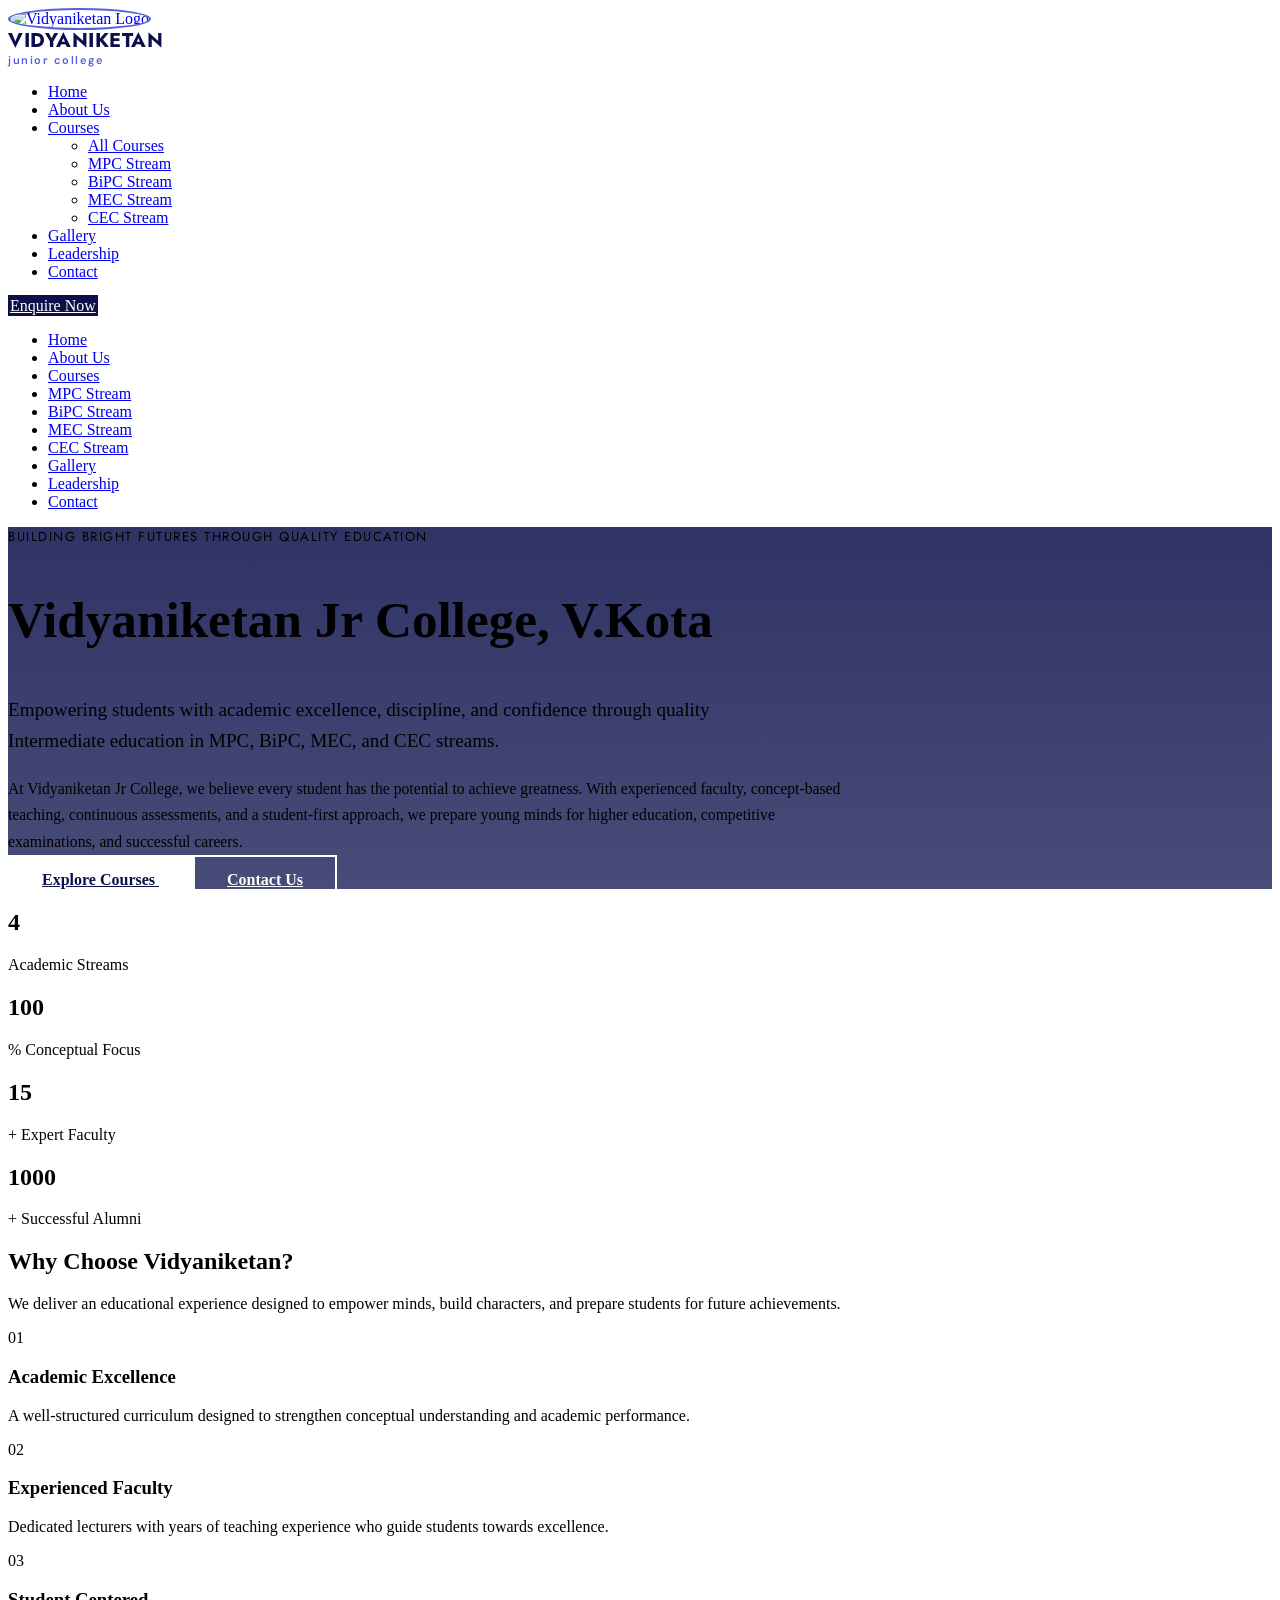
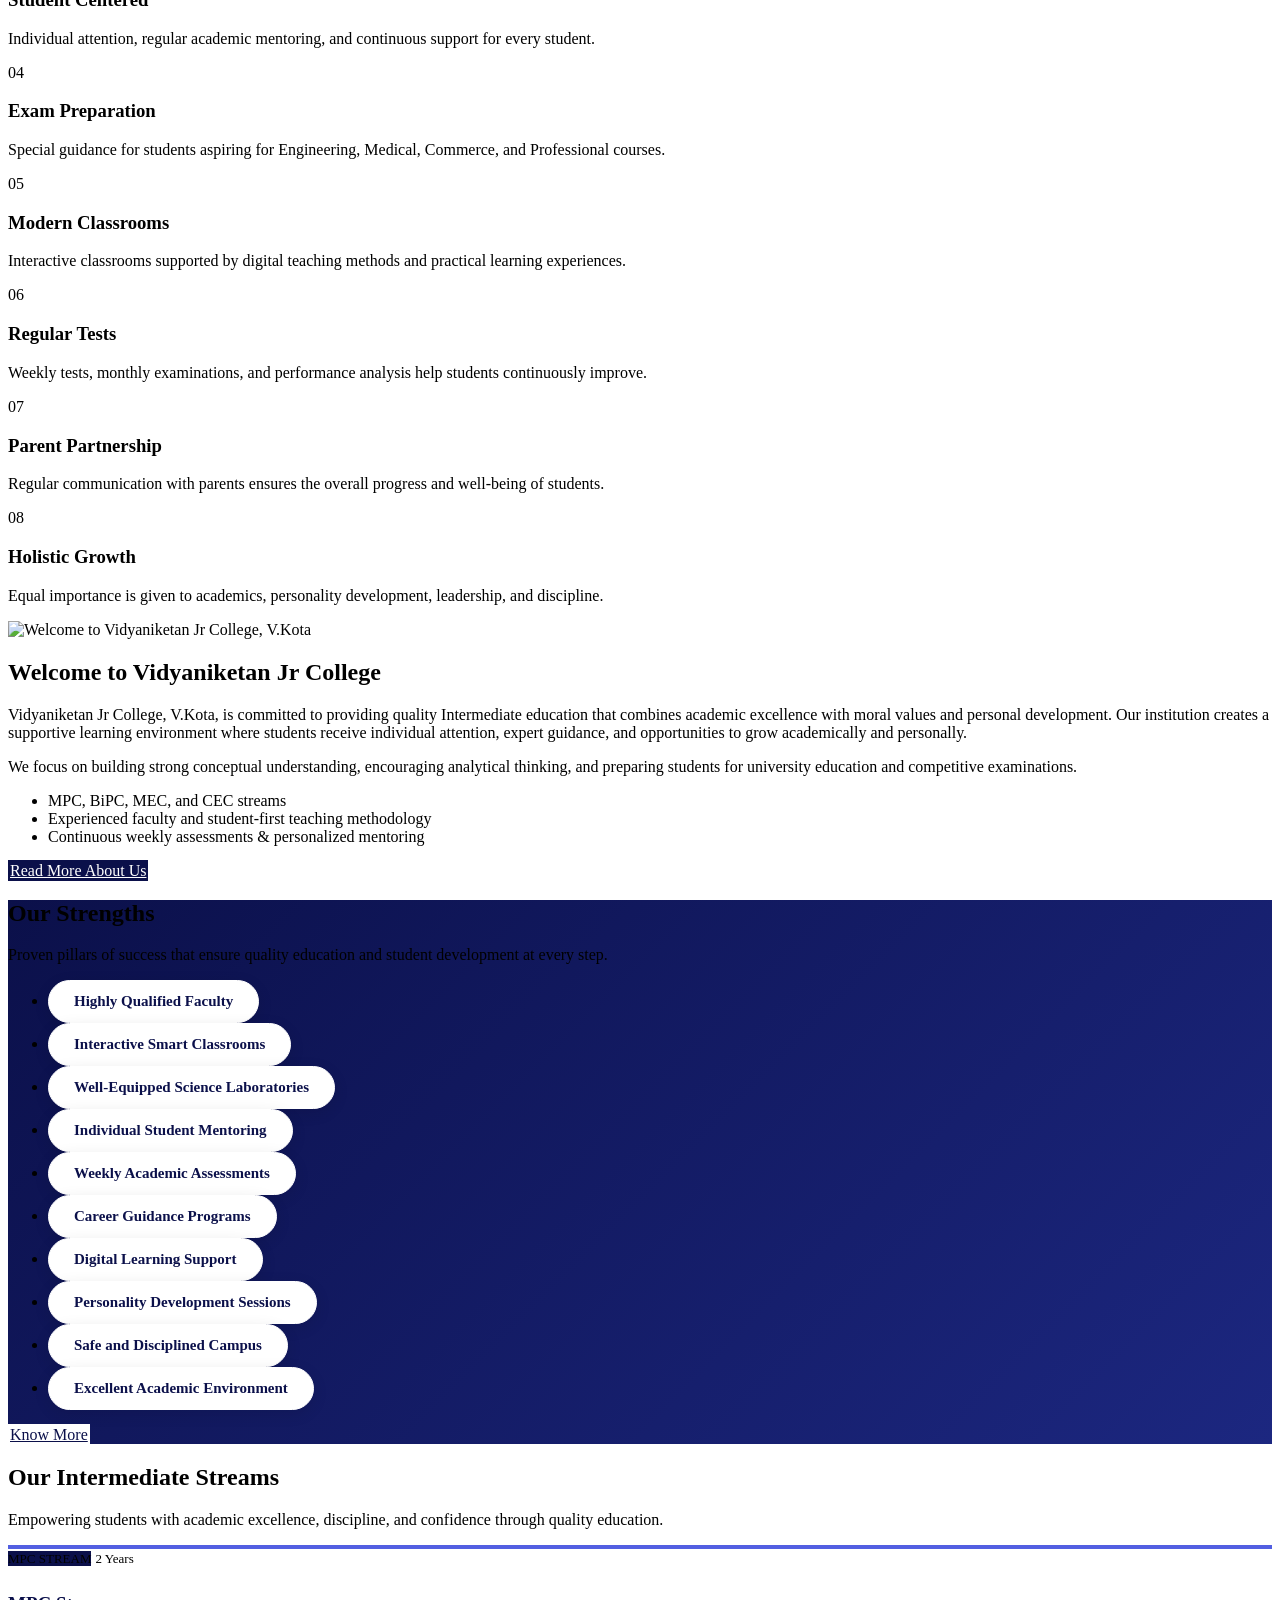
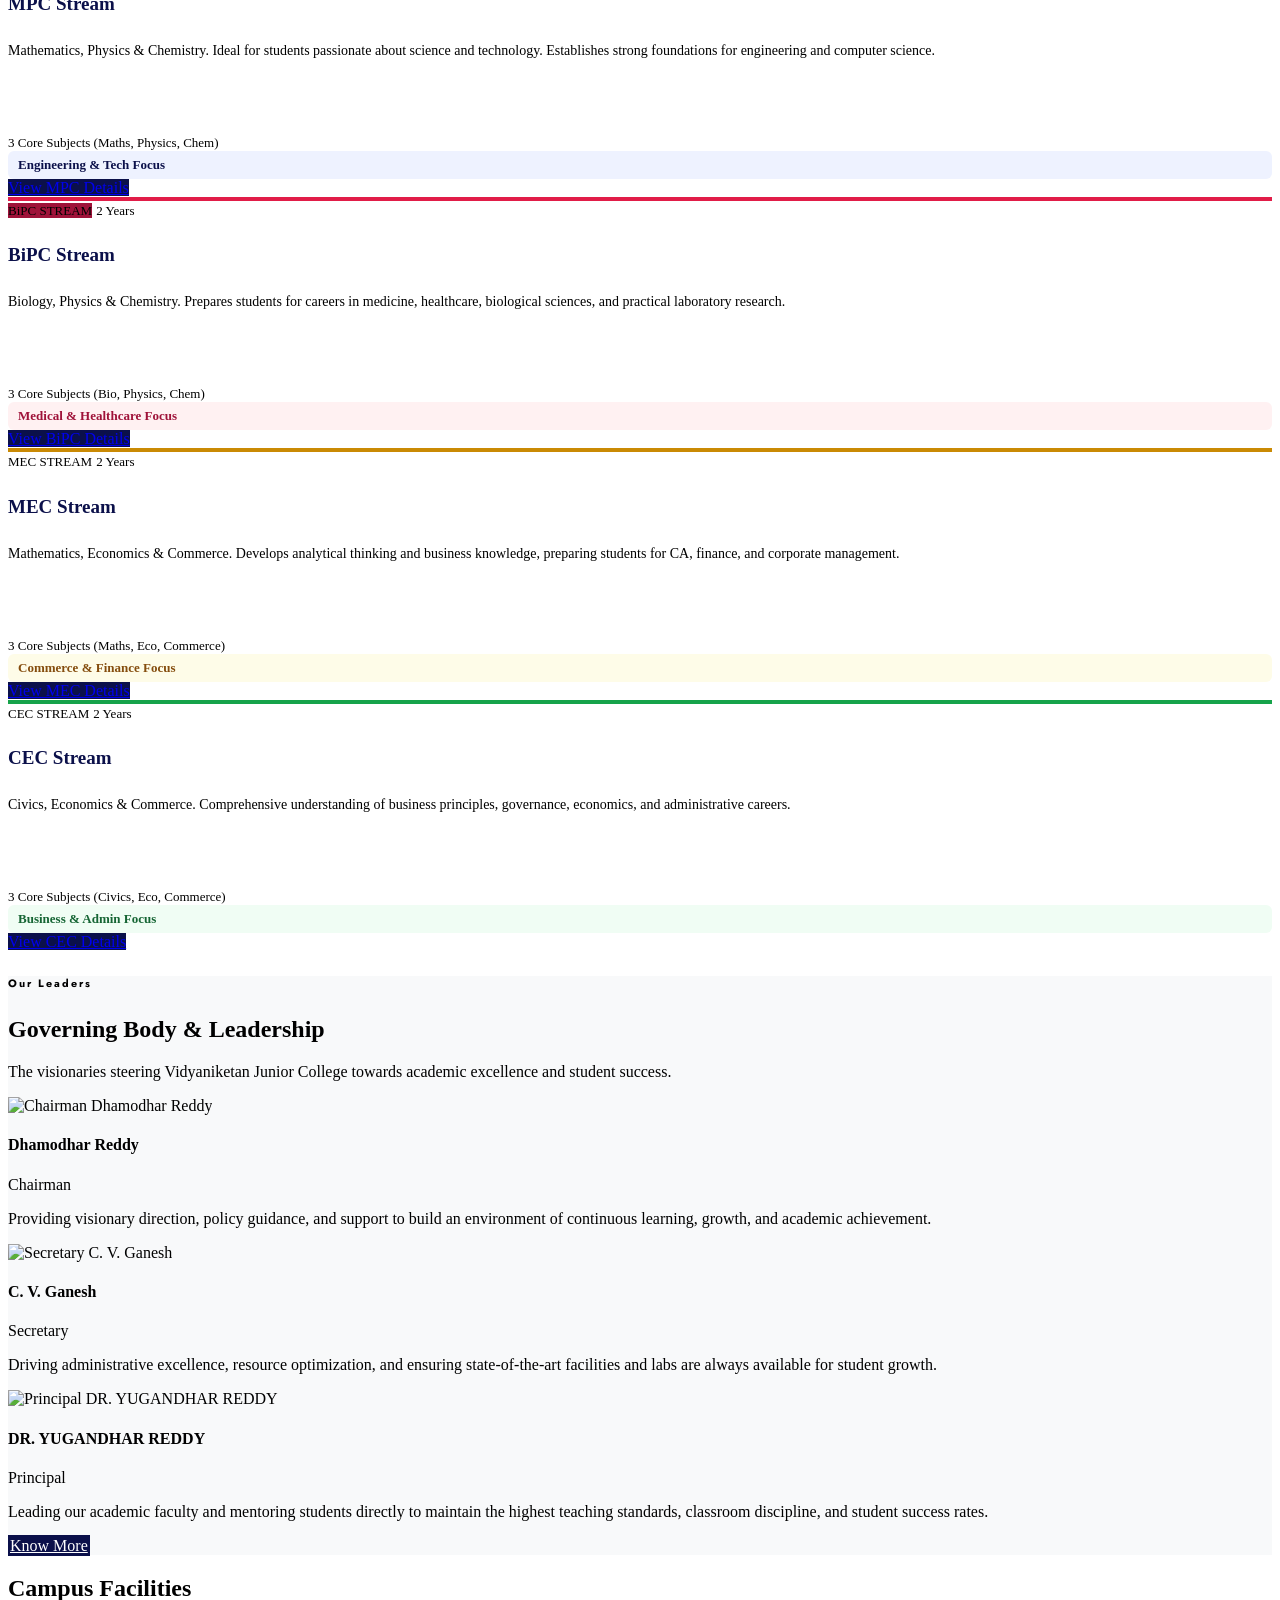
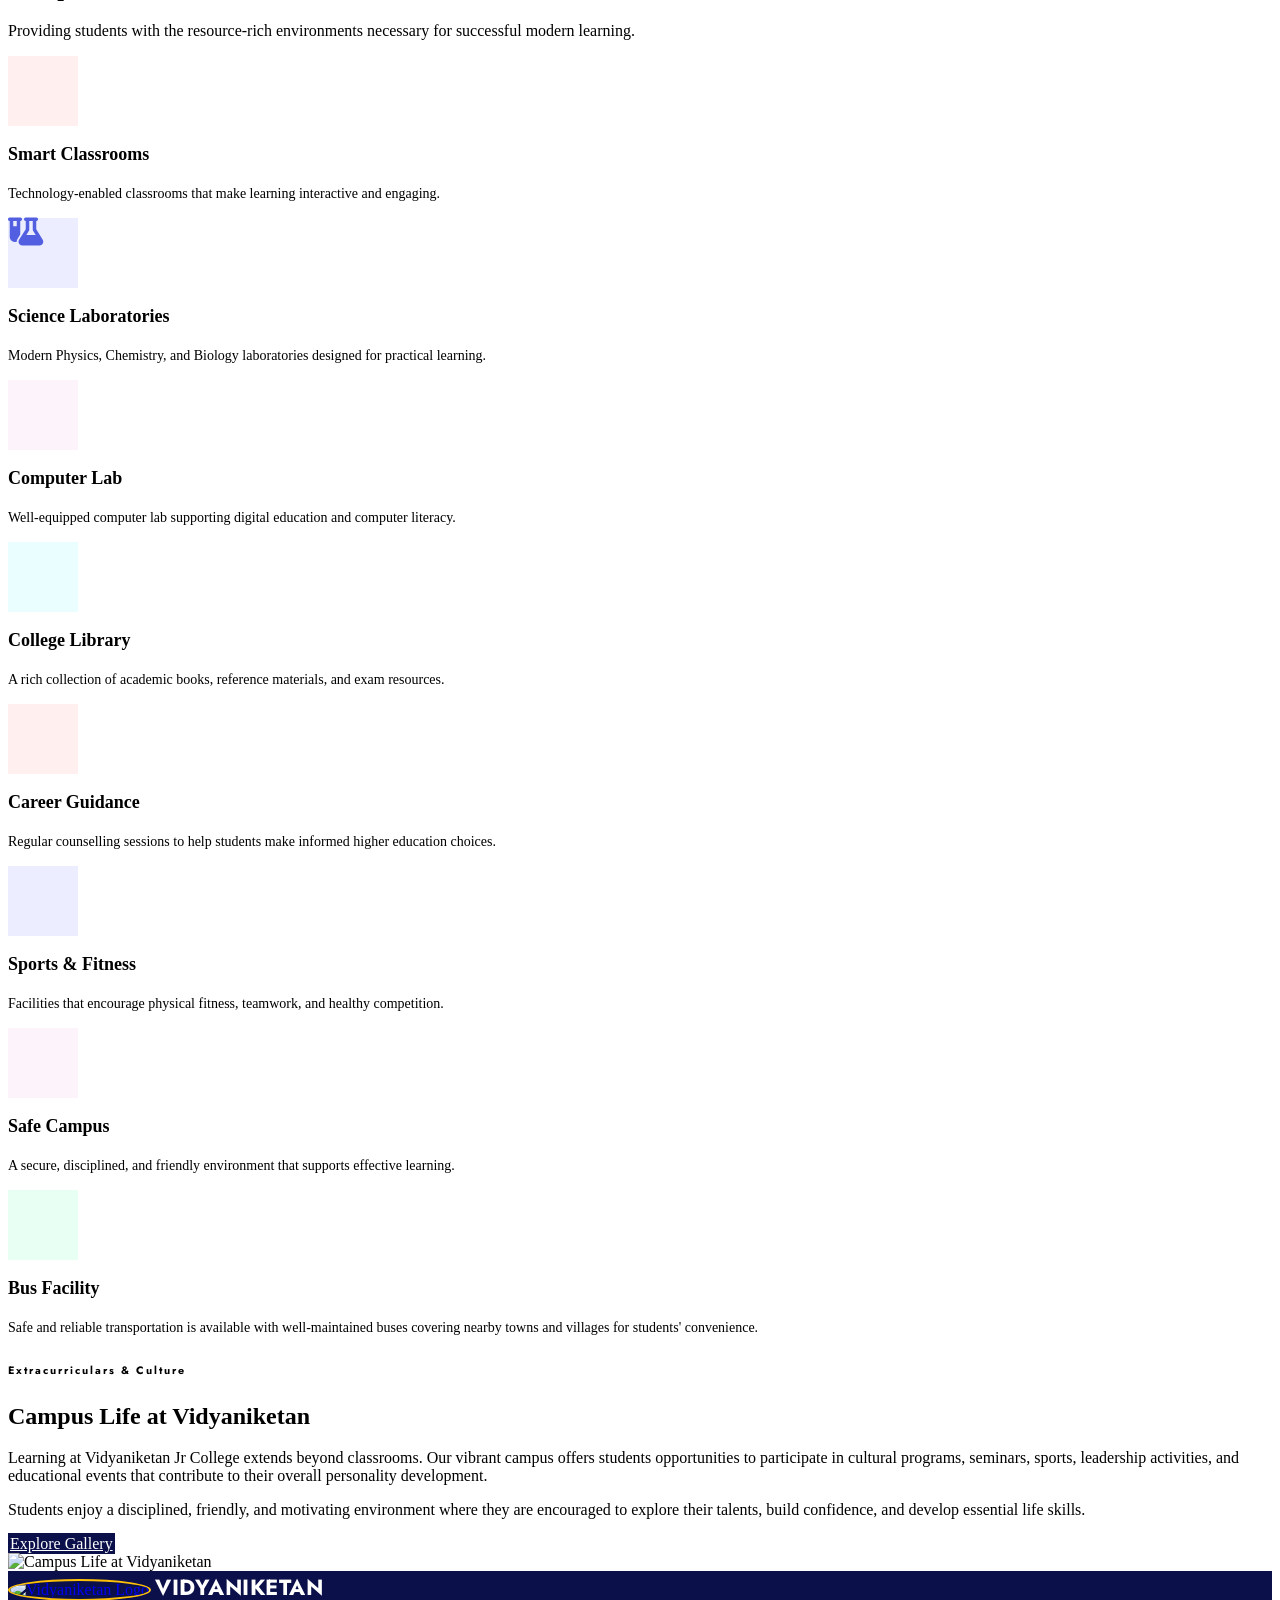
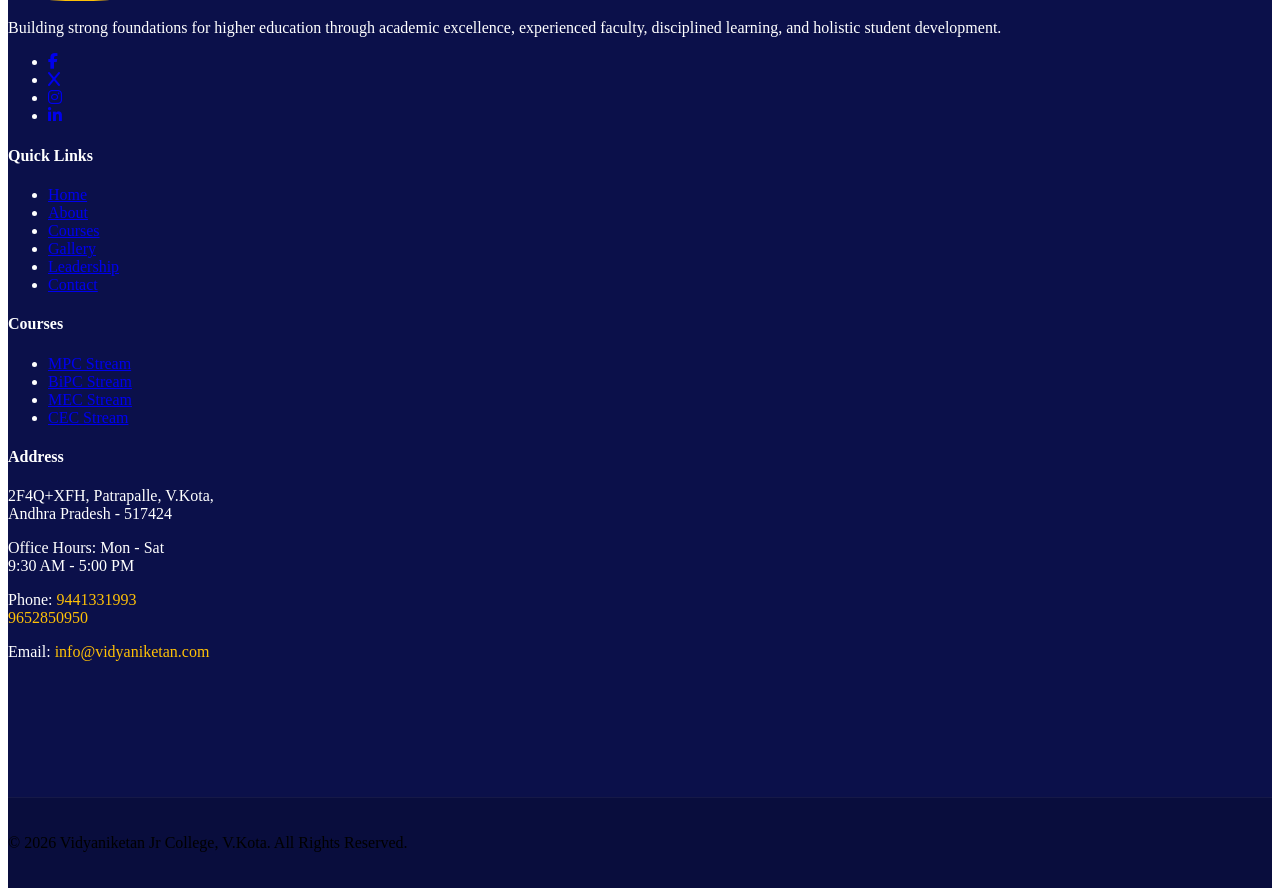
==== index.html @ c6d1a7d0 "Add Core HTML and Config files" ====
<!DOCTYPE html>
<html lang="en">

<head>
	<!-- Meta -->
	<meta charset="utf-8">
	<meta http-equiv="X-UA-Compatible" content="IE=edge">
	<meta name="viewport" content="width=device-width, initial-scale=1, shrink-to-fit=no">
	<!-- The above 3 meta tags *must* come first in the head; any other head content must come *after* these tags -->
	<meta name="description"
		content="Vidyaniketan Jr College, V.Kota - Quality Intermediate education in MPC, BiPC, MEC, and CEC streams. Empowering students with academic excellence.">
	<meta name="keywords"
		content="Vidyaniketan, Junior College, V.Kota, Intermediate Education, MPC, BiPC, MEC, CEC, Andhra Pradesh, College Admissions">
	<link rel="canonical" href="https://vidyaniketancollege.com/">
	<!-- SITE TITLE -->
	<title>Vidyaniketan Jr College, V.Kota | Building Bright Futures</title>
	<!-- Latest Bootstrap min CSS -->
	<link rel="stylesheet" href="assets/bootstrap/css/bootstrap.min.css">
	<!-- Google Font -->
	<link
		href="https://fonts.googleapis.com/css2?family=DM+Sans:ital,opsz,wght@0,9..40,100..1000;1,9..40,100..1000&display=swap"
		rel="stylesheet">
	<link href="https://fonts.googleapis.com/css2?family=Jost:ital,wght@0,100..900;1,100..900&display=swap"
		rel="stylesheet">
	<!-- Font Awesome CSS -->
	<link rel="stylesheet" href="https://cdnjs.cloudflare.com/ajax/libs/font-awesome/6.5.2/css/all.min.css">
	<link rel="stylesheet" href="assets/fonts/font-awesome.min.css">
	<link rel="stylesheet" href="assets/fonts/themify-icons.css">
	<!--- owl carousel Css-->
	<link rel="stylesheet" href="assets/owlcarousel/css/owl.carousel.css">
	<link rel="stylesheet" href="assets/owlcarousel/css/owl.theme.css">
	<!--jquery-simple-mobilemenu Css-->
	<link rel="stylesheet" href="assets/css/jquery-simple-mobilemenu.css">
	<!-- MAGNIFIC CSS -->
	<link rel="stylesheet" href="assets/css/magnific-popup.css">
	<!-- animate CSS -->
	<link rel="stylesheet" href="assets/css/animate.css">
	<!-- Style CSS -->
	<link rel="stylesheet" href="assets/css/style.css">
	<!-- HTML5 shim and Respond.js IE8 support of HTML5 elements and media queries -->
	<!-- WARNING: Respond.js doesn't work if you view the page via file:// -->
	<!--[if lt IE 9]>
		  <script src="https://oss.maxcdn.com/html5shiv/3.7.2/html5shiv.min.js"></script>
		  <script src="https://oss.maxcdn.com/respond/1.4.2/respond.min.js"></script>
		<![endif]-->
	<style>
		/* Custom tweaks to match college color scheme */
		.btn_one {
			background: #0b104a;
			border: 2px solid #0b104a;
			color: #fff;
		}

		.btn_one:hover {
			background: #525fe1;
			border-color: #525fe1;
			color: #fff;
		}

		.header-btn {
			color: #0b104a;
			font-weight: 600;
		}

		.header-btn:hover {
			color: #525fe1;
		}

		.leadership-btn {
			margin-top: 30px;
		}
	</style>
</head>

<body data-spy="scroll" data-offset="80">



	<!-- START NAVBAR -->
	<div id="navigation" class="navbar-light bg-faded site-navigation">
		<div class="container-fluid">
			<div class="row">
				<div class="col-20 align-self-center">
					<div class="site-logo">
						<a href="index.html" class="d-flex align-items-center gap-2" style="text-decoration: none;">
							<img src="images/logo.jpeg" alt="Vidyaniketan Logo" style="height: 48px; width: auto; border-radius: 50%; object-fit: cover; border: 2px solid #525fe1;">
							<div>
								<span style="font-family: 'Jost', sans-serif; font-size: 20px; font-weight: 700; color: #0b104a; letter-spacing: 0.5px; display: block; text-transform: uppercase; line-height: 1.1;">VIDYANIKETAN</span>
								<span style="font-family: 'DM Sans', sans-serif; font-size: 11px; font-weight: 600; color: #525fe1; letter-spacing: 1.5px; display: block; text-transform: lowercase; margin-top: 1px;">junior college</span>
							</div>
						</a>
					</div>
				</div><!--- END Col -->

				<div class="col-60 d-flex">
					<nav id="main-menu">
						<ul>
							<li><a href="index.html">Home</a></li>
							<li><a href="about.html">About Us</a></li>
							<li class="menu-item-has-children"><a href="courses.html">Courses</a>
								<ul>
									<li><a href="courses.html">All Courses</a></li>
									<li><a href="mpc.html">MPC Stream</a></li>
									<li><a href="bipc.html">BiPC Stream</a></li>
									<li><a href="mec.html">MEC Stream</a></li>
									<li><a href="cec.html">CEC Stream</a></li>
								</ul>
							</li>
							<li><a href="gallery.html">Gallery</a></li>
							<li><a href="leadership.html">Leadership</a></li>
							<li><a href="contact.html">Contact</a></li>
						</ul>
					</nav>
				</div><!--- END Col -->

				<div class="col-20 d-none d-xl-block text-end align-self-center">
					<a href="contact.html" class="btn_one">Enquire Now</a>
				</div><!--- END Col -->

				<ul class="mobile_menu">
					<li><a href="index.html">Home</a></li>
					<li><a href="about.html">About Us</a></li>
					<li><a href="courses.html">Courses</a></li>
					<li><a href="mpc.html">MPC Stream</a></li>
					<li><a href="bipc.html">BiPC Stream</a></li>
					<li><a href="mec.html">MEC Stream</a></li>
					<li><a href="cec.html">CEC Stream</a></li>
					<li><a href="gallery.html">Gallery</a></li>
					<li><a href="leadership.html">Leadership</a></li>
					<li><a href="contact.html">Contact</a></li>
				</ul>
			</div><!--- END ROW -->
		</div><!--- END CONTAINER -->
	</div>
	<!-- END NAVBAR -->

	<!-- START HOME -->
	<section class="home_bg"
		style="background-image: url(assets/img/leadership/home.jpeg); background-size: cover; background-position: center center; position: relative;">
		<!-- Overlay to make text highly readable -->
		<div style="position: absolute; top: 0; left: 0; right: 0; bottom: 0; background: linear-gradient(180deg, rgba(11, 16, 74, 0.85) 0%, rgba(11, 16, 74, 0.75) 100%);">
		</div>
		<div class="container" style="position: relative; z-index: 2;">
			<div class="row justify-content-center">
				<div class="col-lg-10 col-md-12 text-center">
					<div class="hero-text text-white text-center">
						<span class="badge bg-warning text-dark px-4 py-2 rounded-pill mb-3 fw-bold shadow-sm"
							style="font-family: 'Jost', sans-serif; font-size: 13px; letter-spacing: 1.5px; text-transform: uppercase;">
							Building Bright Futures Through Quality Education
						</span>
						<h1 class="text-white mb-3" style="font-size: 3.2rem; font-weight: 700; line-height: 1.25;">
							Vidyaniketan Jr College, V.Kota</h1>
						<p class="lead text-white-50 mb-3 mx-auto"
							style="font-size: 1.2rem; line-height: 1.6; max-width: 800px;">
							Empowering students with academic excellence, discipline, and confidence through quality
							Intermediate education in MPC, BiPC, MEC, and CEC streams.</p>
						<p class="text-white-50 mb-4 mx-auto"
							style="font-size: 0.98rem; line-height: 1.7; max-width: 850px;">At
							Vidyaniketan Jr College, we believe every student has the potential to achieve greatness.
							With experienced faculty, concept-based teaching, continuous assessments, and a
							student-first approach, we prepare young minds for higher education, competitive
							examinations, and successful careers.</p>
					</div>
					<div class="home_sb d-flex justify-content-center gap-3 flex-wrap mt-4">
						<a href="courses.html" class="btn_one shadow-sm"
							style="background: #fff; color: #0b104a; border-color: #fff; padding: 14px 32px; font-weight: 700;">Explore
							Courses <i class="ti-arrow-top-right ms-1"></i></a>
						<a href="contact.html" class="btn_one"
							style="background: transparent; color: #fff; border-color: #fff; padding: 14px 32px; font-weight: 600;">Contact
							Us</a>
					</div>
				</div><!--- END COL -->
			</div><!--- END ROW -->
		</div><!--- END CONTAINER -->
	</section>
	<!-- END  HOME -->

	<!-- START COUNTER -->
	<section class="count_area counter_feature">
		<div class="container">
			<div class="row">
				<div class="col-lg-3 col-sm-6 col-xs-12">
					<div class="single-counter">
						<span class="ti-folder sc_one"></span>
						<h2 class="counter-num">4</h2>
						<p>Academic Streams</p>
					</div>
				</div>
				<div class="col-lg-3 col-sm-6 col-xs-12">
					<div class="single-counter">
						<span class="ti-medall-alt sc_two"></span>
						<h2 class="counter-num">100</h2>
						<p>% Conceptual Focus</p>
					</div>
				</div><!-- END COL -->
				<div class="col-lg-3 col-sm-6 col-xs-12">
					<div class="single-counter">
						<span class="ti-id-badge sc_three"></span>
						<h2 class="counter-num">15</h2>
						<p>+ Expert Faculty</p>
					</div>
				</div><!-- END COL -->
				<div class="col-lg-3 col-sm-6 col-xs-12">
					<div class="single-counter">
						<span class="ti-user sc_four"></span>
						<h2 class="counter-num">1000</h2>
						<p>+ Successful Alumni</p>
					</div>
				</div><!-- END COL -->
			</div><!--- END ROW -->
		</div><!--- END CONTAINER -->
	</section>
	<!-- END COUNTER -->

	<!-- START WHY CHOOSE US -->
	<section class="top_cat__area section-padding"
		style="background-image: url(assets/img/bg/shape-1.png); background-size: cover; background-position: center center;">
		<div class="container">
			<div class="section-title text-center">
				<h2>Why Choose Vidyaniketan?</h2>
				<p>We deliver an educational experience designed to empower minds, build characters, and prepare
					students for future achievements.</p>
			</div>
			<div class="row equal-height-row">
				<div class="col-lg-3 col-sm-6 col-xs-12 mb-4 wow fadeInUp" data-wow-duration="1s" data-wow-delay="0.1s"
					data-wow-offset="0">
					<div class="single_tp glass-card">
						<span class="sc_one">01</span>
						<h3>Academic Excellence</h3>
						<p>A well-structured curriculum designed to strengthen conceptual understanding and academic
							performance.</p>
					</div>
				</div><!-- END COL -->
				<div class="col-lg-3 col-sm-6 col-xs-12 mb-4 wow fadeInUp" data-wow-duration="1s" data-wow-delay="0.2s"
					data-wow-offset="0">
					<div class="single_tp glass-card">
						<span class="sc_two">02</span>
						<h3>Experienced Faculty</h3>
						<p>Dedicated lecturers with years of teaching experience who guide students towards excellence.
						</p>
					</div>
				</div><!-- END COL -->
				<div class="col-lg-3 col-sm-6 col-xs-12 mb-4 wow fadeInUp" data-wow-duration="1s" data-wow-delay="0.3s"
					data-wow-offset="0">
					<div class="single_tp glass-card">
						<span class="sc_three">03</span>
						<h3>Student Centered</h3>
						<p>Individual attention, regular academic mentoring, and continuous support for every student.
						</p>
					</div>
				</div><!-- END COL -->
				<div class="col-lg-3 col-sm-6 col-xs-12 mb-4 wow fadeInUp" data-wow-duration="1s" data-wow-delay="0.4s"
					data-wow-offset="0">
					<div class="single_tp glass-card">
						<span class="sc_four">04</span>
						<h3>Exam Preparation</h3>
						<p>Special guidance for students aspiring for Engineering, Medical, Commerce, and Professional
							courses.</p>
					</div>
				</div><!-- END COL -->
			</div><!-- END ROW -->
			<div class="row equal-height-row mt-2">
				<div class="col-lg-3 col-sm-6 col-xs-12 mb-4 wow fadeInUp" data-wow-duration="1s" data-wow-delay="0.1s"
					data-wow-offset="0">
					<div class="single_tp glass-card">
						<span class="sc_one">05</span>
						<h3>Modern Classrooms</h3>
						<p>Interactive classrooms supported by digital teaching methods and practical learning
							experiences.</p>
					</div>
				</div><!-- END COL -->
				<div class="col-lg-3 col-sm-6 col-xs-12 mb-4 wow fadeInUp" data-wow-duration="1s" data-wow-delay="0.2s"
					data-wow-offset="0">
					<div class="single_tp glass-card">
						<span class="sc_two">06</span>
						<h3>Regular Tests</h3>
						<p>Weekly tests, monthly examinations, and performance analysis help students continuously
							improve.</p>
					</div>
				</div><!-- END COL -->
				<div class="col-lg-3 col-sm-6 col-xs-12 mb-4 wow fadeInUp" data-wow-duration="1s" data-wow-delay="0.3s"
					data-wow-offset="0">
					<div class="single_tp glass-card">
						<span class="sc_three">07</span>
						<h3>Parent Partnership</h3>
						<p>Regular communication with parents ensures the overall progress and well-being of students.
						</p>
					</div>
				</div><!-- END COL -->
				<div class="col-lg-3 col-sm-6 col-xs-12 mb-4 wow fadeInUp" data-wow-duration="1s" data-wow-delay="0.4s"
					data-wow-offset="0">
					<div class="single_tp glass-card">
						<span class="sc_four">08</span>
						<h3>Holistic Growth</h3>
						<p>Equal importance is given to academics, personality development, leadership, and discipline.
						</p>
					</div>
				</div><!-- END COL -->
			</div><!-- END ROW -->
		</div><!--- END CONTAINER -->
	</section>
	<!-- END WHY CHOOSE US -->

	<!-- START ABOUT US -->
	<section class="ab_area section-padding">
		<div class="container">
			<div class="row">
				<div class="col-lg-6 col-sm-12 col-xs-12 wow fadeInUp" data-wow-duration="1s" data-wow-delay="0.2s"
					data-wow-offset="0">
					<div class="ab_img">
						<img src="images/college.png" class="img-fluid rounded-3 shadow"
							alt="Welcome to Vidyaniketan Jr College, V.Kota">
					</div>
				</div><!--- END COL -->
				<div class="col-lg-6 col-sm-12 col-xs-12 wow fadeInUp" data-wow-duration="1s" data-wow-delay="0.1s"
					data-wow-offset="0">
					<div class="ab_content">
						<h2>Welcome to Vidyaniketan Jr College</h2>
						<p>Vidyaniketan Jr College, V.Kota, is committed to providing quality Intermediate education
							that combines academic excellence with moral values and personal development. Our
							institution creates a supportive learning environment where students receive individual
							attention, expert guidance, and opportunities to grow academically and personally.</p>
						<p>We focus on building strong conceptual understanding, encouraging analytical thinking, and
							preparing students for university education and competitive examinations.</p>
						<ul>
							<li><span class="ti-check"></span>MPC, BiPC, MEC, and CEC streams</li>
							<li><span class="ti-check"></span>Experienced faculty and student-first teaching methodology
							</li>
							<li><span class="ti-check"></span>Continuous weekly assessments & personalized mentoring
							</li>
						</ul>
						<a class="btn_one" href="about.html">Read More About Us <i class="ti-arrow-top-right"></i></a>
					</div>
				</div><!--- END COL -->
			</div><!--- END ROW -->
		</div><!--- END CONTAINER -->
	</section>
	<!-- END ABOUT US -->

	<!-- START OUR STRENGTHS -->
	<section class="top_cat__area section-padding"
		style="background: linear-gradient(135deg, #0b104a 0%, #1c2780 100%); position: relative;">
		<div class="container" style="position: relative; z-index: 2;">
			<div class="section-title text-center text-white">
				<h2 class="text-white">Our Strengths</h2>
				<p class="text-white-50">Proven pillars of success that ensure quality education and student development
					at every step.</p>
			</div>
			<div class="row">
				<div class="col-lg-12 col-sm-12 col-xs-12 wow fadeInUp" data-wow-duration="1s" data-wow-delay="0.1s"
					data-wow-offset="0">
					<div class="cat_list text-center">
						<ul class="d-flex flex-wrap justify-content-center gap-3 list-unstyled">
							<li class="m-2"><span
									style="background: #fff; border: 1px solid #fff; color: #0b104a; padding: 12px 25px; border-radius: 50px; font-size: 15px; font-weight: 600; display: inline-block; box-shadow: 0 4px 15px rgba(0,0,0,0.1);"><span
										class="ti-check text-warning me-2"></span> Highly Qualified Faculty</span></li>
							<li class="m-2"><span
									style="background: #fff; border: 1px solid #fff; color: #0b104a; padding: 12px 25px; border-radius: 50px; font-size: 15px; font-weight: 600; display: inline-block; box-shadow: 0 4px 15px rgba(0,0,0,0.1);"><span
										class="ti-check text-warning me-2"></span> Interactive Smart Classrooms</span>
							</li>
							<li class="m-2"><span
									style="background: #fff; border: 1px solid #fff; color: #0b104a; padding: 12px 25px; border-radius: 50px; font-size: 15px; font-weight: 600; display: inline-block; box-shadow: 0 4px 15px rgba(0,0,0,0.1);"><span
										class="ti-check text-warning me-2"></span> Well-Equipped Science
									Laboratories</span></li>
							<li class="m-2"><span
									style="background: #fff; border: 1px solid #fff; color: #0b104a; padding: 12px 25px; border-radius: 50px; font-size: 15px; font-weight: 600; display: inline-block; box-shadow: 0 4px 15px rgba(0,0,0,0.1);"><span
										class="ti-check text-warning me-2"></span> Individual Student Mentoring</span>
							</li>
							<li class="m-2"><span
									style="background: #fff; border: 1px solid #fff; color: #0b104a; padding: 12px 25px; border-radius: 50px; font-size: 15px; font-weight: 600; display: inline-block; box-shadow: 0 4px 15px rgba(0,0,0,0.1);"><span
										class="ti-check text-warning me-2"></span> Weekly Academic Assessments</span>
							</li>
							<li class="m-2"><span
									style="background: #fff; border: 1px solid #fff; color: #0b104a; padding: 12px 25px; border-radius: 50px; font-size: 15px; font-weight: 600; display: inline-block; box-shadow: 0 4px 15px rgba(0,0,0,0.1);"><span
										class="ti-check text-warning me-2"></span> Career Guidance Programs</span></li>
							<li class="m-2"><span
									style="background: #fff; border: 1px solid #fff; color: #0b104a; padding: 12px 25px; border-radius: 50px; font-size: 15px; font-weight: 600; display: inline-block; box-shadow: 0 4px 15px rgba(0,0,0,0.1);"><span
										class="ti-check text-warning me-2"></span> Digital Learning Support</span></li>
							<li class="m-2"><span
									style="background: #fff; border: 1px solid #fff; color: #0b104a; padding: 12px 25px; border-radius: 50px; font-size: 15px; font-weight: 600; display: inline-block; box-shadow: 0 4px 15px rgba(0,0,0,0.1);"><span
										class="ti-check text-warning me-2"></span> Personality Development
									Sessions</span></li>
							<li class="m-2"><span
									style="background: #fff; border: 1px solid #fff; color: #0b104a; padding: 12px 25px; border-radius: 50px; font-size: 15px; font-weight: 600; display: inline-block; box-shadow: 0 4px 15px rgba(0,0,0,0.1);"><span
										class="ti-check text-warning me-2"></span> Safe and Disciplined Campus</span>
							</li>
							<li class="m-2"><span
									style="background: #fff; border: 1px solid #fff; color: #0b104a; padding: 12px 25px; border-radius: 50px; font-size: 15px; font-weight: 600; display: inline-block; box-shadow: 0 4px 15px rgba(0,0,0,0.1);"><span
										class="ti-check text-warning me-2"></span> Excellent Academic Environment</span>
							</li>
						</ul>
					</div>
				</div><!--- END COL -->
			</div><!--- END ROW -->
			<!-- Know More Button -->
			<div class="row mt-4">
				<div class="col-lg-12 text-center mt-3">
					<a href="contact.html" class="btn_one"
						style="background: #fff; color: #0b104a; border-color: #fff;">Know More</a>
				</div>
			</div>
		</div><!--- END CONTAINER -->
	</section>
	<!-- END OUR STRENGTHS -->

	<!-- START COURSE -->
	<section class="home_course section-padding">
		<div class="container">
			<div class="row align-items-center position-relative">
				<div class="col-12">
					<div class="section-title text-center">
						<h2>Our Intermediate Streams</h2>
						<p>Empowering students with academic excellence, discipline, and confidence through quality
							education.</p>
					</div>
				</div>


			</div><!-- END ROW -->
			<div class="row equal-height-row">
				<div class="col-lg-3 col-md-6 col-sm-12 mb-4">
					<div class="single_course glass-card h-100 d-flex flex-column justify-content-between p-3" style="border-top: 4px solid #525fe1;">
						<div>
							<div class="d-flex align-items-center justify-content-between mb-3 border-bottom pb-2">
								<span class="badge bg-primary px-3 py-2" style="background: #0b104a !important; font-size: 13px;">MPC STREAM</span>
								<span class="text-primary fw-bold" style="font-size: 13px;"><i class="ti-book me-1"></i>2 Years</span>
							</div>
							<h4 class="mt-2 mb-2" style="font-size: 19px; font-weight: 700;"><a href="mpc.html" style="color: #0b104a; text-decoration: none;">MPC Stream</a></h4>
							<p class="text-muted mb-3" style="font-size: 14px; line-height: 1.5; min-height: 80px;">Mathematics, Physics & Chemistry. Ideal for students passionate about science and technology. Establishes strong foundations for engineering and computer science.</p>
							<div class="d-flex flex-column gap-2 mt-3">
								<div class="d-flex align-items-center text-secondary" style="font-size: 13px; font-weight: 500;">
									<i class="ti-book text-warning me-2" style="font-size: 15px;"></i> 3 Core Subjects (Maths, Physics, Chem)
								</div>
								<div class="price mt-1 text-center" style="font-size: 13px; font-weight: 600; background: #eef2ff; color: #0b104a; border-radius: 6px; padding: 6px 10px;">
									<i class="ti-target me-1 text-primary"></i> Engineering & Tech Focus
								</div>
							</div>
						</div>
						<div class="pt-3 mt-2">
							<a href="mpc.html" class="btn btn-primary w-100" style="background: #0b104a; border-color: #0b104a;">
								View MPC Details <i class="ti-arrow-right ms-1"></i>
							</a>
						</div>
					</div>
				</div><!-- END COL -->

				<div class="col-lg-3 col-md-6 col-sm-12 mb-4">
					<div class="single_course glass-card h-100 d-flex flex-column justify-content-between p-3" style="border-top: 4px solid #e11d48;">
						<div>
							<div class="d-flex align-items-center justify-content-between mb-3 border-bottom pb-2">
								<span class="badge bg-danger px-3 py-2" style="background: #9f1239 !important; font-size: 13px;">BiPC STREAM</span>
								<span class="text-danger fw-bold" style="font-size: 13px;"><i class="ti-book me-1"></i>2 Years</span>
							</div>
							<h4 class="mt-2 mb-2" style="font-size: 19px; font-weight: 700;"><a href="bipc.html" style="color: #0b104a; text-decoration: none;">BiPC Stream</a></h4>
							<p class="text-muted mb-3" style="font-size: 14px; line-height: 1.5; min-height: 80px;">Biology, Physics & Chemistry. Prepares students for careers in medicine, healthcare, biological sciences, and practical laboratory research.</p>
							<div class="d-flex flex-column gap-2 mt-3">
								<div class="d-flex align-items-center text-secondary" style="font-size: 13px; font-weight: 500;">
									<i class="ti-book text-warning me-2" style="font-size: 15px;"></i> 3 Core Subjects (Bio, Physics, Chem)
								</div>
								<div class="price mt-1 text-center" style="font-size: 13px; font-weight: 600; background: #fff1f2; color: #9f1239; border-radius: 6px; padding: 6px 10px;">
									<i class="ti-heart me-1 text-danger"></i> Medical & Healthcare Focus
								</div>
							</div>
						</div>
						<div class="pt-3 mt-2">
							<a href="bipc.html" class="btn btn-primary w-100" style="background: #0b104a; border-color: #0b104a;">
								View BiPC Details <i class="ti-arrow-right ms-1"></i>
							</a>
						</div>
					</div>
				</div><!-- END COL -->

				<div class="col-lg-3 col-md-6 col-sm-12 mb-4">
					<div class="single_course glass-card h-100 d-flex flex-column justify-content-between p-3" style="border-top: 4px solid #ca8a04;">
						<div>
							<div class="d-flex align-items-center justify-content-between mb-3 border-bottom pb-2">
								<span class="badge bg-warning text-dark px-3 py-2" style="font-size: 13px;">MEC STREAM</span>
								<span class="text-warning fw-bold" style="font-size: 13px;"><i class="ti-book me-1"></i>2 Years</span>
							</div>
							<h4 class="mt-2 mb-2" style="font-size: 19px; font-weight: 700;"><a href="mec.html" style="color: #0b104a; text-decoration: none;">MEC Stream</a></h4>
							<p class="text-muted mb-3" style="font-size: 14px; line-height: 1.5; min-height: 80px;">Mathematics, Economics & Commerce. Develops analytical thinking and business knowledge, preparing students for CA, finance, and corporate management.</p>
							<div class="d-flex flex-column gap-2 mt-3">
								<div class="d-flex align-items-center text-secondary" style="font-size: 13px; font-weight: 500;">
									<i class="ti-book text-warning me-2" style="font-size: 15px;"></i> 3 Core Subjects (Maths, Eco, Commerce)
								</div>
								<div class="price mt-1 text-center" style="font-size: 13px; font-weight: 600; background: #fefce8; color: #854d0e; border-radius: 6px; padding: 6px 10px;">
									<i class="ti-money me-1 text-warning"></i> Commerce & Finance Focus
								</div>
							</div>
						</div>
						<div class="pt-3 mt-2">
							<a href="mec.html" class="btn btn-primary w-100" style="background: #0b104a; border-color: #0b104a;">
								View MEC Details <i class="ti-arrow-right ms-1"></i>
							</a>
						</div>
					</div>
				</div><!-- END COL -->

				<div class="col-lg-3 col-md-6 col-sm-12 mb-4">
					<div class="single_course glass-card h-100 d-flex flex-column justify-content-between p-3" style="border-top: 4px solid #16a34a;">
						<div>
							<div class="d-flex align-items-center justify-content-between mb-3 border-bottom pb-2">
								<span class="badge bg-success px-3 py-2" style="font-size: 13px;">CEC STREAM</span>
								<span class="text-success fw-bold" style="font-size: 13px;"><i class="ti-book me-1"></i>2 Years</span>
							</div>
							<h4 class="mt-2 mb-2" style="font-size: 19px; font-weight: 700;"><a href="cec.html" style="color: #0b104a; text-decoration: none;">CEC Stream</a></h4>
							<p class="text-muted mb-3" style="font-size: 14px; line-height: 1.5; min-height: 80px;">Civics, Economics & Commerce. Comprehensive understanding of business principles, governance, economics, and administrative careers.</p>
							<div class="d-flex flex-column gap-2 mt-3">
								<div class="d-flex align-items-center text-secondary" style="font-size: 13px; font-weight: 500;">
									<i class="ti-book text-warning me-2" style="font-size: 15px;"></i> 3 Core Subjects (Civics, Eco, Commerce)
								</div>
								<div class="price mt-1 text-center" style="font-size: 13px; font-weight: 600; background: #f0fdf4; color: #166534; border-radius: 6px; padding: 6px 10px;">
									<i class="ti-briefcase me-1 text-success"></i> Business & Admin Focus
								</div>
							</div>
						</div>
						<div class="pt-3 mt-2">
							<a href="cec.html" class="btn btn-primary w-100" style="background: #0b104a; border-color: #0b104a;">
								View CEC Details <i class="ti-arrow-right ms-1"></i>
							</a>
						</div>
					</div>
				</div><!-- END COL -->
			</div><!--- END ROW -->
		</div><!--- END CONTAINER -->
	</section>
	<!-- END COURSE -->

	<!-- START LEADERSHIP & GOVERNING BODY -->
	<section id="leadership" class="team_area section-padding" style="background: #f8f9fa;">
		<div class="container">
			<div class="section-title text-center">
				<h6 class="text-uppercase text-warning fw-bold mb-2"
					style="letter-spacing: 2px; font-family: 'Jost', sans-serif;">Our Leaders</h6>
				<h2>Governing Body & Leadership</h2>
				<p>The visionaries steering Vidyaniketan Junior College towards academic excellence and student success.
				</p>
			</div>

			<div class="row justify-content-center equal-height-row mb-5">
				<!-- Chairman -->
				<div class="col-lg-4 col-md-6 col-sm-12 mb-4 wow fadeInUp" data-wow-delay="0.1s">
					<div class="single_team_rect glass-card">
						<div class="team_img">
							<img src="assets/img/leadership/chairman dhamodhar reddy.webp"
								alt="Chairman Dhamodhar Reddy">
						</div>
						<div class="team_info">
							<h4>Dhamodhar Reddy</h4>
							<p class="role">Chairman</p>
							<p class="desc">Providing visionary direction, policy guidance, and support to build an
								environment of continuous learning, growth, and academic achievement.</p>
						</div>
					</div>
				</div>
				<!-- Secretary -->
				<div class="col-lg-4 col-md-6 col-sm-12 mb-4 wow fadeInUp" data-wow-delay="0.2s">
					<div class="single_team_rect glass-card">
						<div class="team_img">
							<img src="assets/img/leadership/secretary - c v ganesh.webp" alt="Secretary C. V. Ganesh">
						</div>
						<div class="team_info">
							<h4>C. V. Ganesh</h4>
							<p class="role">Secretary</p>
							<p class="desc">Driving administrative excellence, resource optimization, and ensuring
								state-of-the-art facilities and labs are always available for student growth.</p>
						</div>
					</div>
				</div>
				<!-- Principal -->
				<div class="col-lg-4 col-md-6 col-sm-12 mb-4 wow fadeInUp" data-wow-delay="0.3s">
					<div class="single_team_rect glass-card">
						<div class="team_img">
							<img src="assets/img/leadership/cvrm principalv.webp" alt="Principal DR. YUGANDHAR REDDY">
						</div>
						<div class="team_info">
							<h4>DR. YUGANDHAR REDDY</h4>
							<p class="role">Principal</p>
							<p class="desc">Leading our academic faculty and mentoring students directly to maintain the
								highest teaching standards, classroom discipline, and student success rates.</p>

						</div>

					</div>
				</div>


			</div>
			<!-- Know More Button -->
			<div class="row">
				<div class="col-12 text-center">
					<a href="leadership.html" class="btn_one">
						Know More <i class="ti-arrow-top-right"></i>
					</a>
				</div>
			</div>

		</div>
	</section>
	<!-- END LEADERSHIP & GOVERNING BODY -->

	<!-- START FACILITIES -->
	<section class="team_area section-padding">
		<div class="container">
			<div class="section-title text-center">
				<h2>Campus Facilities</h2>
				<p>Providing students with the resource-rich environments necessary for successful modern learning.</p>
			</div>
			<div class="row equal-height-row">
				<div class="col-lg-3 col-md-6 col-sm-12 wow fadeInUp" data-wow-duration="1s" data-wow-delay="0.1s"
					data-wow-offset="0">
					<div class="our-team glass-card text-center p-4">
						<div class="rounded-circle bg-light d-inline-flex align-items-center justify-content-center mb-3"
							style="width: 70px; height: 70px; background: #FFEFEE !important; color: #F26B65;">
							<span class="ti-blackboard" style="font-size: 28px;"></span>
						</div>
						<h3 class="mb-2" style="font-size: 18px; font-weight: 600;">Smart Classrooms</h3>
						<p class="text-muted" style="font-size: 14px; line-height: 1.5;">Technology-enabled classrooms
							that make learning interactive and engaging.</p>
					</div>
				</div><!--- END COL -->

				<div class="col-lg-3 col-md-6 col-sm-12 wow fadeInUp" data-wow-duration="1s" data-wow-delay="0.2s"
					data-wow-offset="0">
					<div class="our-team glass-card text-center p-4">
						<div class="rounded-circle bg-light d-inline-flex align-items-center justify-content-center mb-3"
							style="width: 70px; height: 70px; background: #ECEDFF !important; color: #525fe1;">
							<span class="fa-solid fa-flask-vial" style="font-size: 28px;"></span>
						</div>
						<h3 class="mb-2" style="font-size: 18px; font-weight: 600;">Science Laboratories</h3>
						<p class="text-muted" style="font-size: 14px; line-height: 1.5;">Modern Physics, Chemistry, and
							Biology laboratories designed for practical learning.</p>
					</div>
				</div><!--- END COL -->

				<div class="col-lg-3 col-md-6 col-sm-12 wow fadeInUp" data-wow-duration="1s" data-wow-delay="0.3s"
					data-wow-offset="0">
					<div class="our-team glass-card text-center p-4">
						<div class="rounded-circle bg-light d-inline-flex align-items-center justify-content-center mb-3"
							style="width: 70px; height: 70px; background: #FDF3FA !important; color: #57216C;">
							<span class="ti-desktop" style="font-size: 28px;"></span>
						</div>
						<h3 class="mb-2" style="font-size: 18px; font-weight: 600;">Computer Lab</h3>
						<p class="text-muted" style="font-size: 14px; line-height: 1.5;">Well-equipped computer lab
							supporting digital education and computer literacy.</p>
					</div>
				</div><!--- END COL -->

				<div class="col-lg-3 col-md-6 col-sm-12 wow fadeInUp" data-wow-duration="1s" data-wow-delay="0.4s"
					data-wow-offset="0">
					<div class="our-team glass-card text-center p-4">
						<div class="rounded-circle bg-light d-inline-flex align-items-center justify-content-center mb-3"
							style="width: 70px; height: 70px; background: #EAFEFF !important; color: #448BB7;">
							<span class="ti-book" style="font-size: 28px;"></span>
						</div>
						<h3 class="mb-2" style="font-size: 18px; font-weight: 600;">College Library</h3>
						<p class="text-muted" style="font-size: 14px; line-height: 1.5;">A rich collection of academic
							books, reference materials, and exam resources.</p>
					</div>
				</div><!--- END COL -->
			</div><!--- END ROW -->

			<div class="row justify-content-center equal-height-row mt-3">
				<div class="col-lg-3 col-md-6 col-sm-12 wow fadeInUp" data-wow-duration="1s" data-wow-delay="0.1s"
					data-wow-offset="0">
					<div class="our-team glass-card text-center p-4">
						<div class="rounded-circle bg-light d-inline-flex align-items-center justify-content-center mb-3"
							style="width: 70px; height: 70px; background: #FFEFEE !important; color: #F26B65;">
							<span class="ti-briefcase" style="font-size: 28px;"></span>
						</div>
						<h3 class="mb-2" style="font-size: 18px; font-weight: 600;">Career Guidance</h3>
						<p class="text-muted" style="font-size: 14px; line-height: 1.5;">Regular counselling sessions to
							help students make informed higher education choices.</p>
					</div>
				</div><!--- END COL -->

				<div class="col-lg-3 col-md-6 col-sm-12 wow fadeInUp" data-wow-duration="1s" data-wow-delay="0.2s"
					data-wow-offset="0">
					<div class="our-team glass-card text-center p-4">
						<div class="rounded-circle bg-light d-inline-flex align-items-center justify-content-center mb-3"
							style="width: 70px; height: 70px; background: #ECEDFF !important; color: #525fe1;">
							<span class="ti-basketball" style="font-size: 28px;"></span>
						</div>
						<h3 class="mb-2" style="font-size: 18px; font-weight: 600;">Sports & Fitness</h3>
						<p class="text-muted" style="font-size: 14px; line-height: 1.5;">Facilities that encourage
							physical fitness, teamwork, and healthy competition.</p>
					</div>
				</div><!--- END COL -->

				<div class="col-lg-3 col-md-6 col-sm-12 wow fadeInUp" data-wow-duration="1s" data-wow-delay="0.3s"
					data-wow-offset="0">
					<div class="our-team glass-card text-center p-4">
						<div class="rounded-circle bg-light d-inline-flex align-items-center justify-content-center mb-3"
							style="width: 70px; height: 70px; background: #FDF3FA !important; color: #57216C;">
							<span class="ti-shield" style="font-size: 28px;"></span>
						</div>
						<h3 class="mb-2" style="font-size: 18px; font-weight: 600;">Safe Campus</h3>
						<p class="text-muted" style="font-size: 14px; line-height: 1.5;">A secure, disciplined, and
							friendly environment that supports effective learning.</p>
					</div>
				</div><!--- END COL -->


				<div class="col-lg-3 col-md-6 col-sm-12 wow fadeInUp" data-wow-duration="1s" data-wow-delay="0.4s"
					data-wow-offset="0">
					<div class="our-team glass-card text-center p-4">
						<div class="rounded-circle bg-light d-inline-flex align-items-center justify-content-center mb-3"
							style="width: 70px; height: 70px; background: #E8FFF3 !important; color: #28A745;">
							<span class="ti-truck" style="font-size: 28px;"></span>
						</div>
						<h3 class="mb-2" style="font-size: 18px; font-weight: 600;">Bus Facility</h3>
						<p class="text-muted" style="font-size: 14px; line-height: 1.5;">
							Safe and reliable transportation is available with well-maintained buses covering nearby
							towns and villages for students' convenience.
						</p>
					</div>
				</div>
				<!--- END COL -->
			</div><!--- END ROW -->
		</div><!--- END CONTAINER -->
	</section>
	<!-- END FACILITIES -->

	<!-- START PROMO -->

	<!-- START CAMPUS LIFE -->
	<section class="ab_area section-padding" style="background: #fff;">
		<div class="container">
			<div class="row align-items-center">
				<div class="col-lg-6 col-md-12 wow fadeInUp" data-wow-duration="1s" data-wow-delay="0.1s">
					<div class="ab_content">
						<h6 class="text-uppercase text-warning fw-bold mb-2"
							style="letter-spacing: 2px; font-family: 'Jost', sans-serif;">Extracurriculars & Culture
						</h6>
						<h2>Campus Life at Vidyaniketan</h2>
						<p class="mt-3">Learning at Vidyaniketan Jr College extends beyond classrooms. Our vibrant
							campus offers students opportunities to participate in cultural programs, seminars, sports,
							leadership activities, and educational events that contribute to their overall personality
							development.</p>
						<p class="mt-3">Students enjoy a disciplined, friendly, and motivating environment where they
							are encouraged to explore their talents, build confidence, and develop essential life
							skills.</p>
						<a href="gallery.html" class="btn_one mt-4">Explore Gallery <i
								class="ti-arrow-top-right"></i></a>
					</div>
				</div>
				<div class="col-lg-6 col-md-12 wow fadeInUp mt-4 mt-lg-0" data-wow-duration="1s" data-wow-delay="0.2s">
					<div class="ab_img">
						<img src="images/classrooms.png" class="img-fluid rounded-3 shadow"
							alt="Campus Life at Vidyaniketan">
					</div>
				</div>
			</div>
		</div>
	</section>
	<!-- END CAMPUS LIFE -->

	<!-- START FOOTER -->
	<div class="footer section-padding" style="background: #0b104a; color: #fff;">
		<div class="container">
			<div class="row">
				<div class="col-lg-4 col-sm-6 col-xs-12">
					<div class="single_footer">
						<a href="index.html" class="d-flex align-items-center gap-2 mb-3" style="text-decoration: none;">
							<img src="images/logo.jpeg" alt="Vidyaniketan Logo" style="height: 44px; width: auto; border-radius: 50%; object-fit: cover; border: 2px solid #ffc107;">
							<span style="font-family: 'Jost', sans-serif; font-size: 22px; font-weight: 700; color: #fff; letter-spacing: 0.5px;">VIDYANIKETAN</span>
						</a>
						<p class="mt-3 text-white-50">Building strong foundations for higher education through academic
							excellence, experienced faculty, disciplined learning, and holistic student development.</p>
						<div class="social_profile mt-4">
							<ul>
								<li><a class="f_facebook" href="#"><i class="fa-brands fa-facebook-f"></i></a></li>
								<li><a class="f_twitter" href="#"><i class="fa-solid fa-x"></i></a></li>
								<li><a class="f_instagram" href="#"><i class="fa-brands fa-instagram"></i></a></li>
								<li><a class="f_linkedin" href="#"><i class="fa-brands fa-linkedin-in"></i></a></li>
							</ul>
						</div>
					</div>
				</div><!--- END COL -->
				<div class="col-lg-2 col-sm-6 col-xs-12">
					<div class="single_footer">
						<h4 class="text-white">Quick Links</h4>
						<ul class="list-unstyled mt-3">
							<li class="mb-2"><a href="index.html" class="text-white-50 text-decoration-none">Home</a>
							</li>
							<li class="mb-2"><a href="about.html" class="text-white-50 text-decoration-none">About</a>
							</li>
							<li class="mb-2"><a href="courses.html"
									class="text-white-50 text-decoration-none">Courses</a></li>
							<li class="mb-2"><a href="gallery.html"
									class="text-white-50 text-decoration-none">Gallery</a></li>
							<li class="mb-2"><a href="leadership.html"
									class="text-white-50 text-decoration-none">Leadership</a></li>
							<li class="mb-2"><a href="contact.html"
									class="text-white-50 text-decoration-none">Contact</a></li>
						</ul>
					</div>
				</div><!--- END COL -->
				<div class="col-lg-2 col-sm-6 col-xs-12">
					<div class="single_footer">
						<h4 class="text-white">Courses</h4>
						<ul class="list-unstyled mt-3">
							<li class="mb-2"><a href="mpc.html" class="text-white-50 text-decoration-none">MPC Stream</a></li>
							<li class="mb-2"><a href="bipc.html" class="text-white-50 text-decoration-none">BiPC Stream</a></li>
							<li class="mb-2"><a href="mec.html" class="text-white-50 text-decoration-none">MEC Stream</a></li>
							<li class="mb-2"><a href="cec.html" class="text-white-50 text-decoration-none">CEC Stream</a></li>
						</ul>
					</div>
				</div><!--- END COL -->
				<div class="col-lg-4 col-sm-6 col-xs-12">
					<div class="single_footer">
						<h4 class="text-white">Address</h4>
						<div class="sf_contact mt-3">
							<span class="ti-map text-warning"></span>
							<p class="text-white-50 mb-0">2F4Q+XFH, Patrapalle, V.Kota,<br>Andhra Pradesh - 517424</p>
						</div>
						<div class="sf_contact mt-2">
							<span class="ti-time text-warning"></span>
							<p class="text-white-50 mb-0">
								Office Hours: Mon - Sat<br>
								9:30 AM - 5:00 PM
							</p>
						</div>

						<div class="sf_contact mt-2">
							<span class="ti-mobile text-warning"></span>
							<p class="text-white-50 mb-0">
								Phone:
								<a href="tel:+919441331993"
									style="color: #ffc107; text-decoration: none;">9441331993</a><br>
								<a href="tel:+919652850950"
									style="color: #ffc107; text-decoration: none;">9652850950</a>
							</p>
						</div>

						<div class="sf_contact mt-2">
							<span class="ti-email text-warning"></span>
							<p class="text-white-50 mb-0">
								Email:
								<a href="mailto:info@vidyaniketan.com" style="color: #ffc107; text-decoration: none;">
									info@vidyaniketan.com
								</a>
							</p>
						</div>
						<!-- Map in footer -->
						<div class="map mt-3 rounded-3 overflow-hidden border border-secondary" style="height: 120px;">
							<iframe
								src="https://www.google.com/maps/embed?pb=!1m18!1m12!1m3!1d15587.712613149864!2d78.50853754911479!3d12.805822361491717!2m3!1f0!2f0!3f0!3m2!1i1024!2i768!4f13.1!3m3!1m2!1s0x3bac4d008bb438cf%3A0xe5a363db8669c3a!2sPatrapalle%2C%20V.Kota%2C%20Andhra%20Pradesh%20517424!5e0!3m2!1sen!2sin!4v1700000000000!5m2!1sen!2sin"
								style="border:0; width: 100%; height: 100%;" allowfullscreen="" loading="lazy"></iframe>
						</div>
					</div>
				</div><!--- END COL -->
			</div><!--- END ROW -->
		</div><!--- END CONTAINER -->
	</div>
	<!-- END FOOTER -->

	<!-- START FOOTER COPYRIGHT -->
	<div class="foot_copy" style="background: #090d3d; border-top: 1px solid rgba(255,255,255,0.05); padding: 20px 0;">
		<div class="footer_copyright text-center">
			<p class="text-white-50 mb-0">&copy; 2026 Vidyaniketan Jr College, V.Kota. All Rights Reserved.</p>
		</div>
	</div>
	<!-- END FOOTER COPYRIGHT -->

	<!-- Latest jQuery -->
	<script src="assets/js/jquery-1.12.4.min.js"></script>
	<!-- Latest compiled and minified Bootstrap -->
	<script src="assets/bootstrap/js/bootstrap.min.js"></script>
	<!-- modernizer JS -->
	<script src="assets/js/modernizr-2.8.3.min.js"></script>
	<!-- jquery-simple-mobilemenu.min -->
	<script src="assets/js/jquery-simple-mobilemenu.js"></script>
	<!-- owl-carousel min js  -->
	<script src="assets/owlcarousel/js/owl.carousel.min.js"></script>
	<!-- magnific-popup js -->
	<script src="assets/js/jquery.magnific-popup.min.js"></script>
	<!-- countTo js -->
	<script src="assets/js/jquery.inview.min.js"></script>
	<!-- scrolltopcontrol js -->
	<script src="assets/js/scrolltopcontrol.js"></script>
	<!-- WOW - Reveal Animations When You Scroll -->
	<script src="assets/js/wow.min.js"></script>
	<!-- scripts js -->
	<script src="assets/js/scripts.js"></script>
</body>

</html>
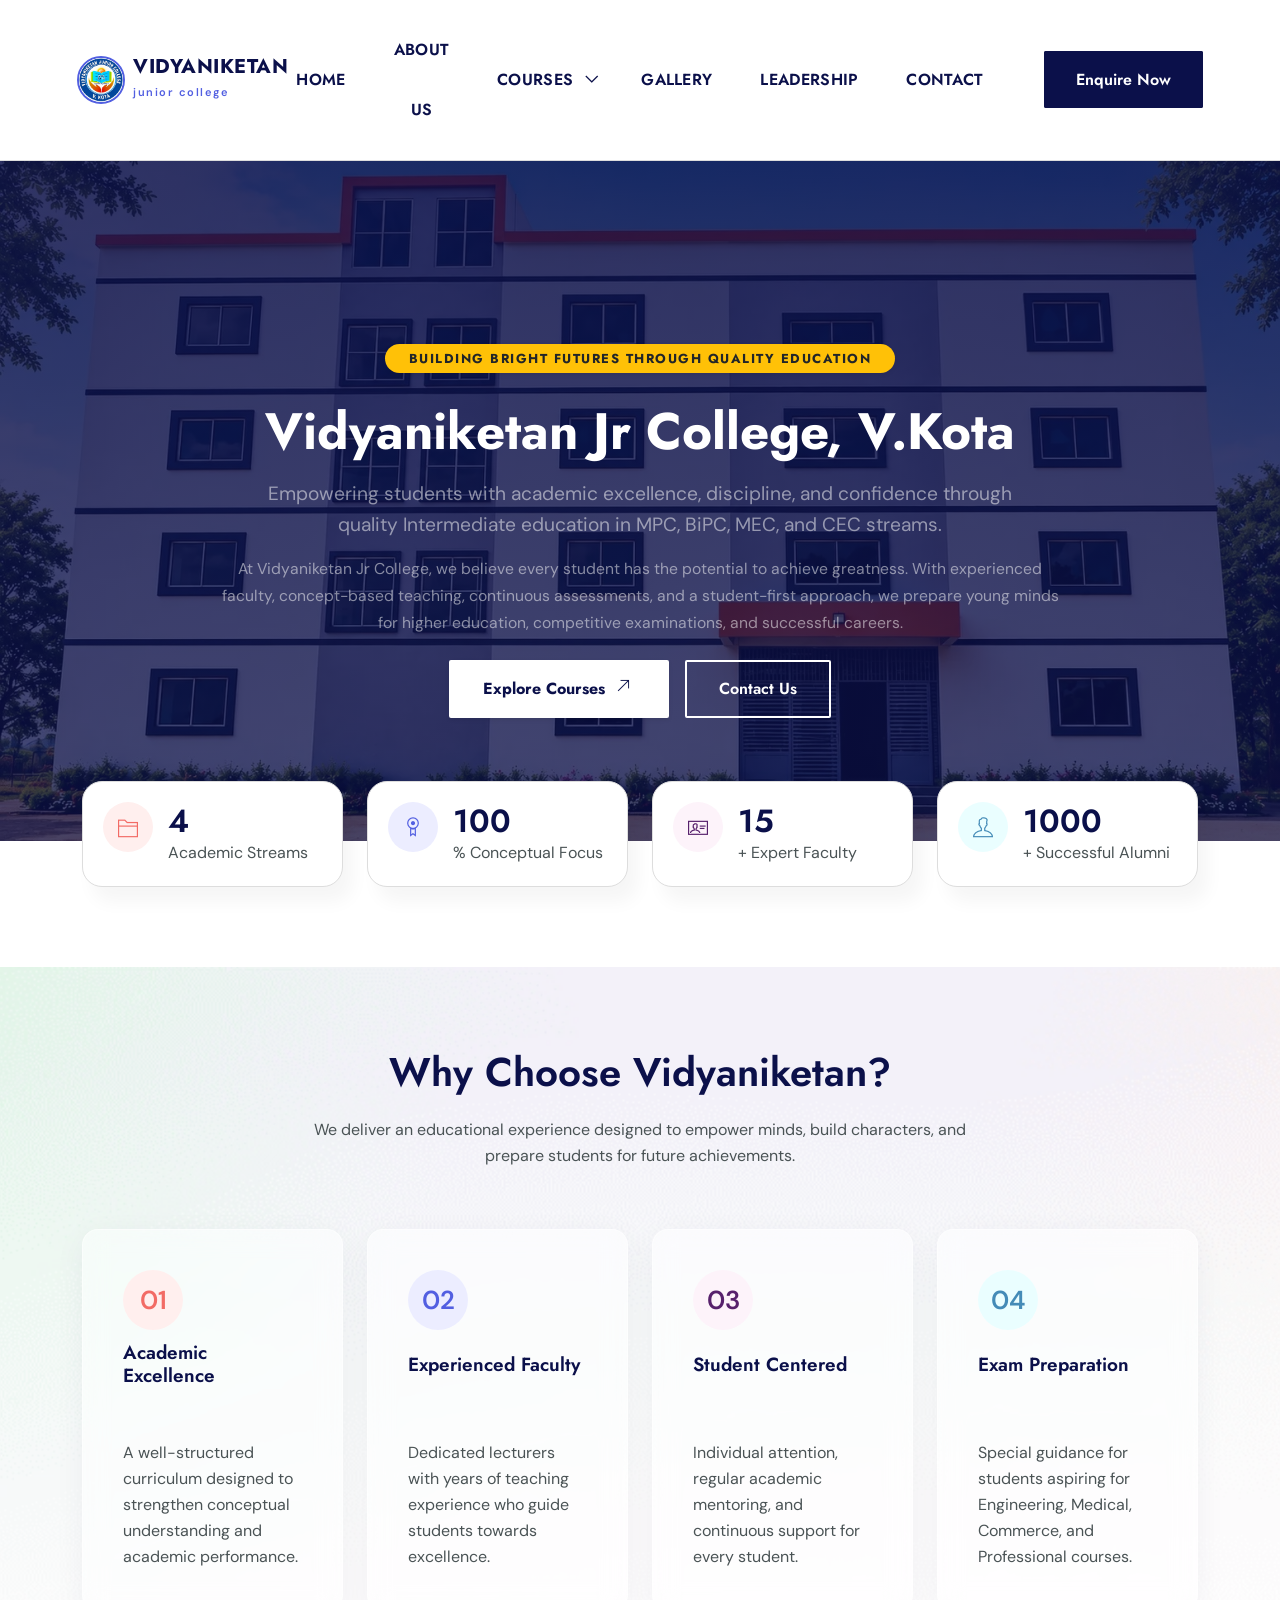
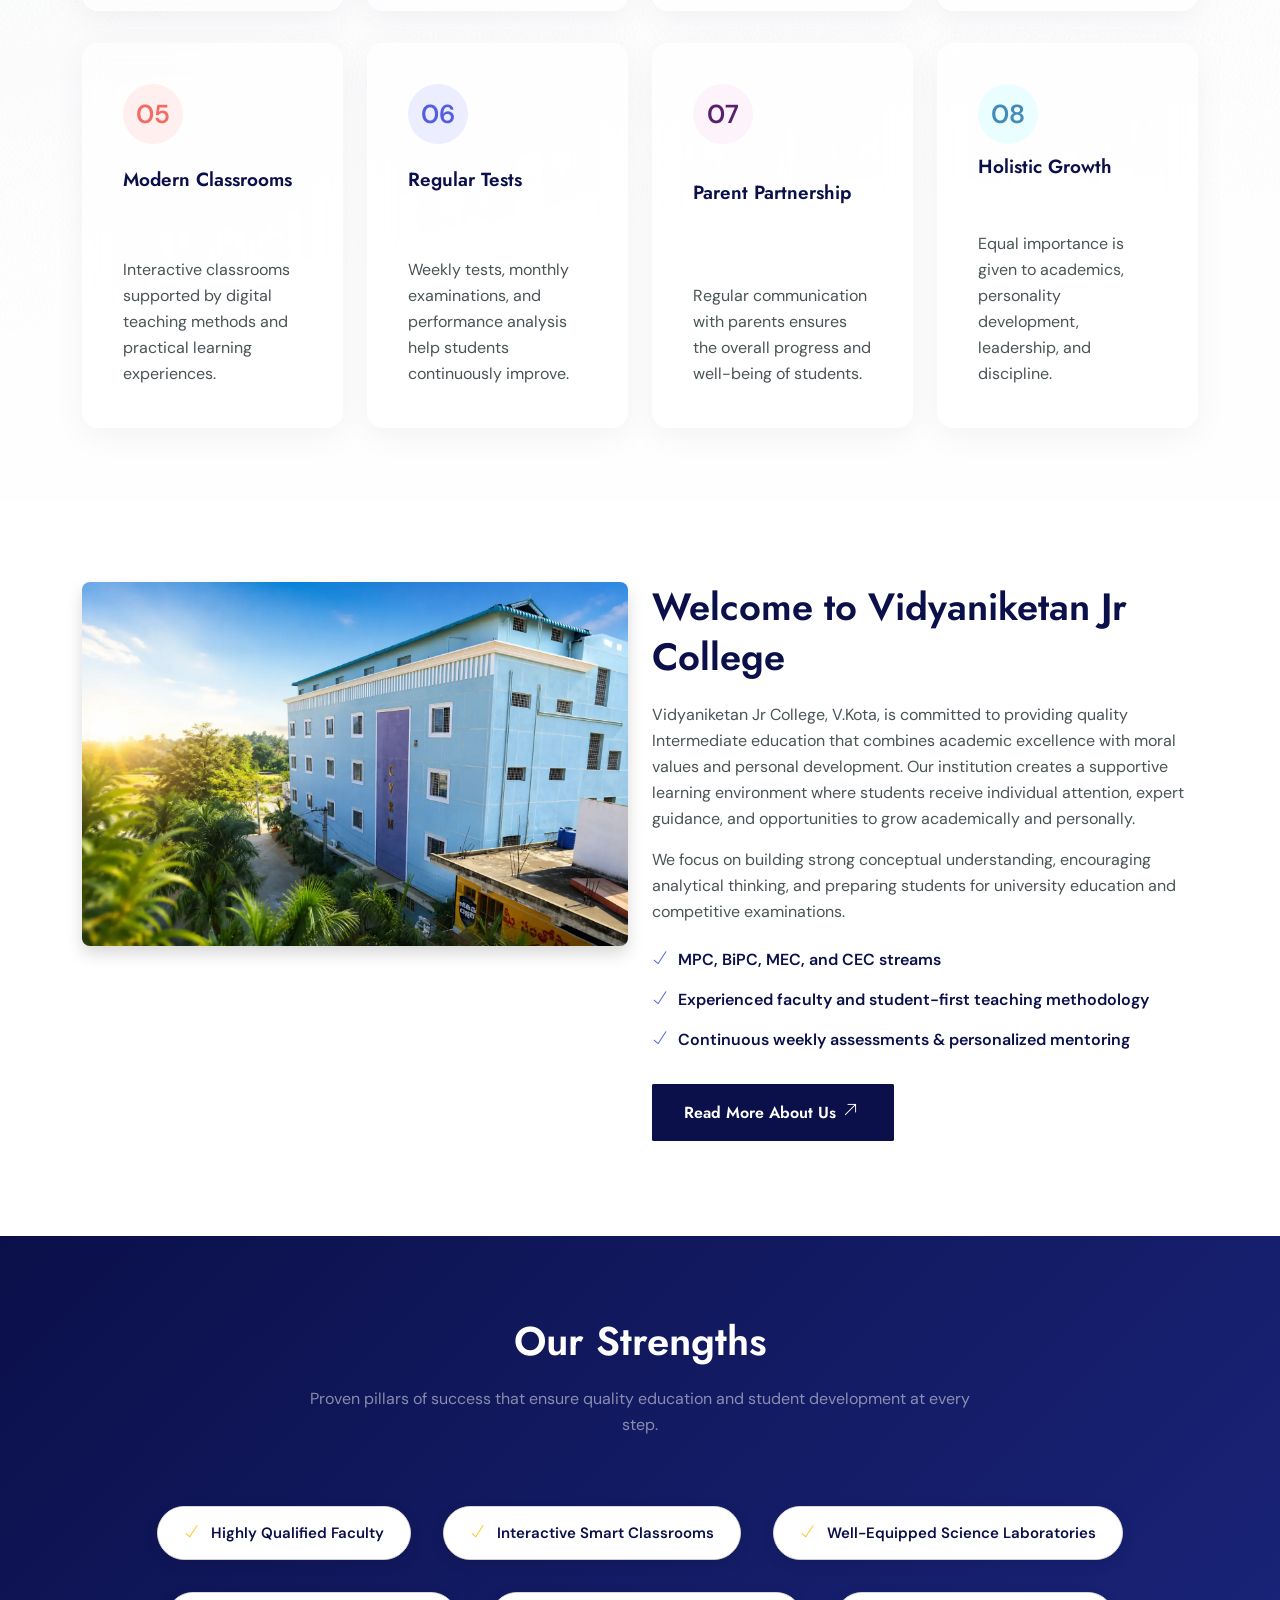
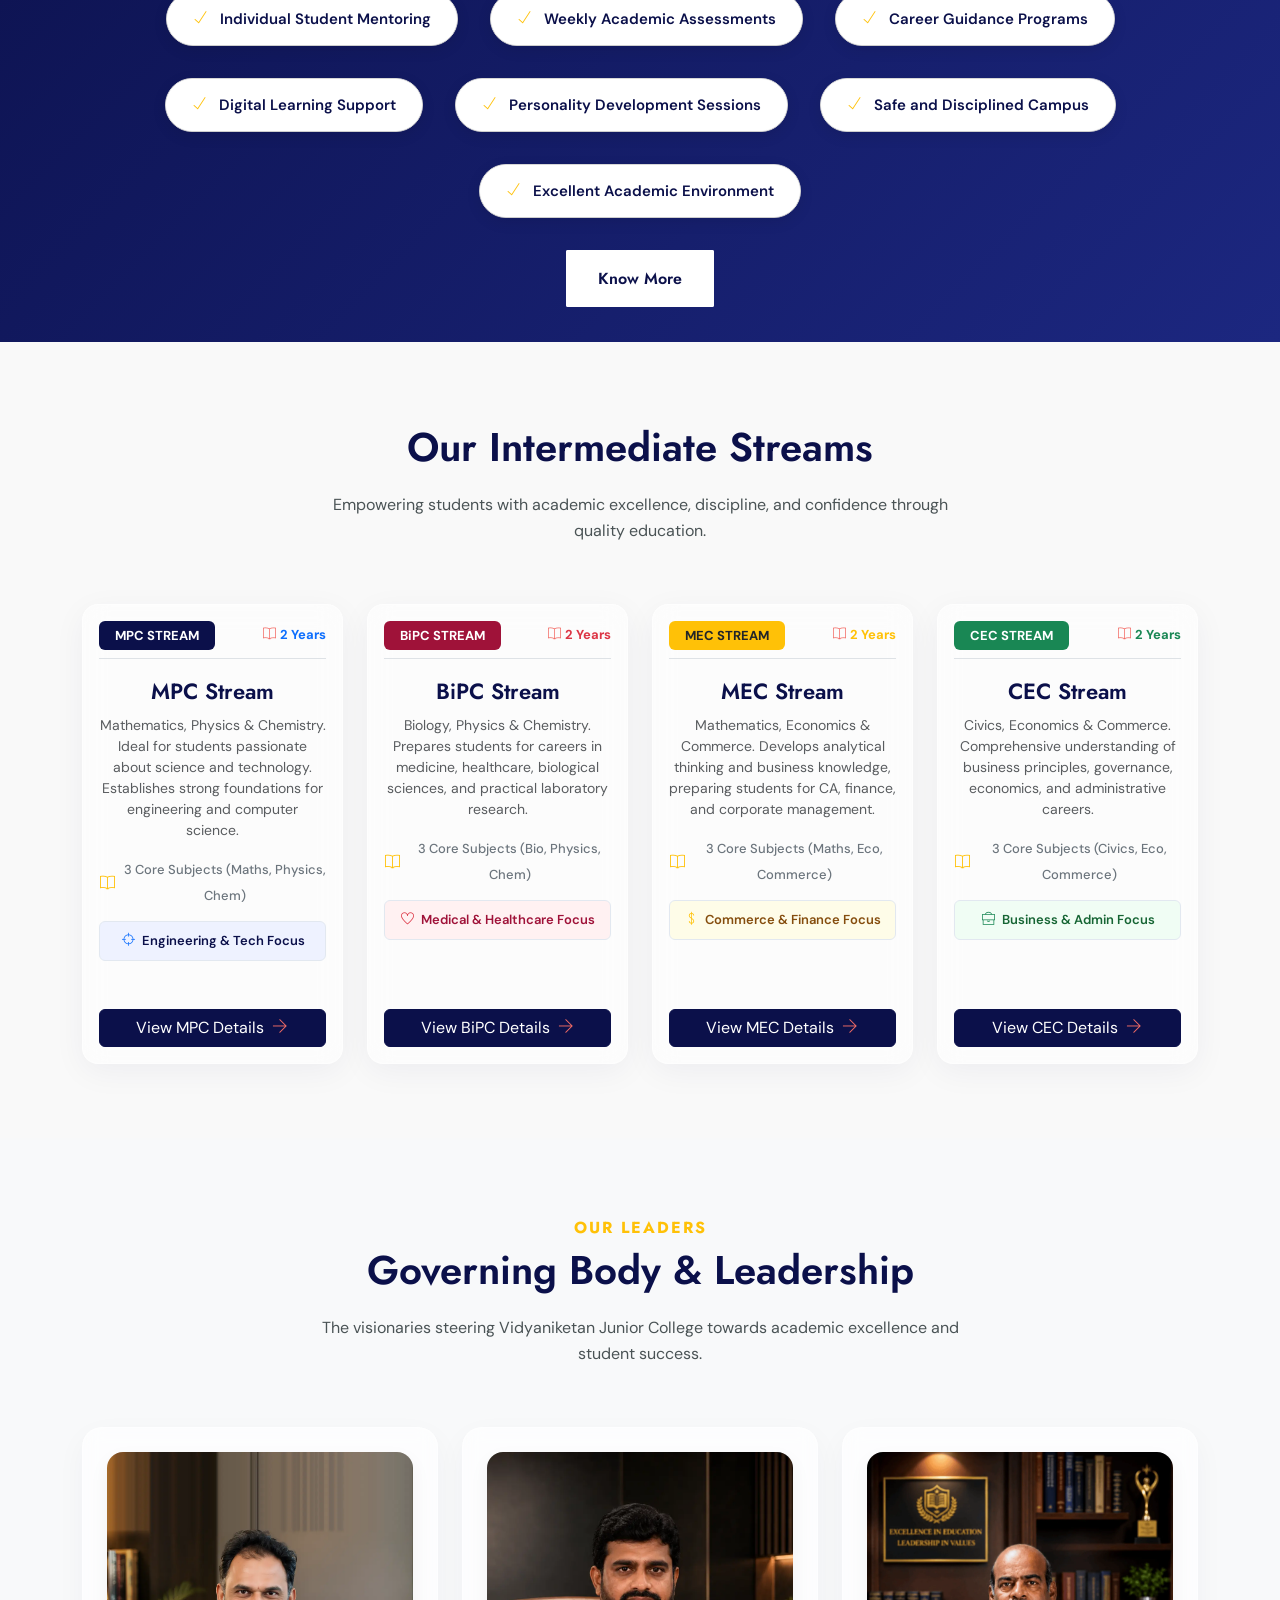
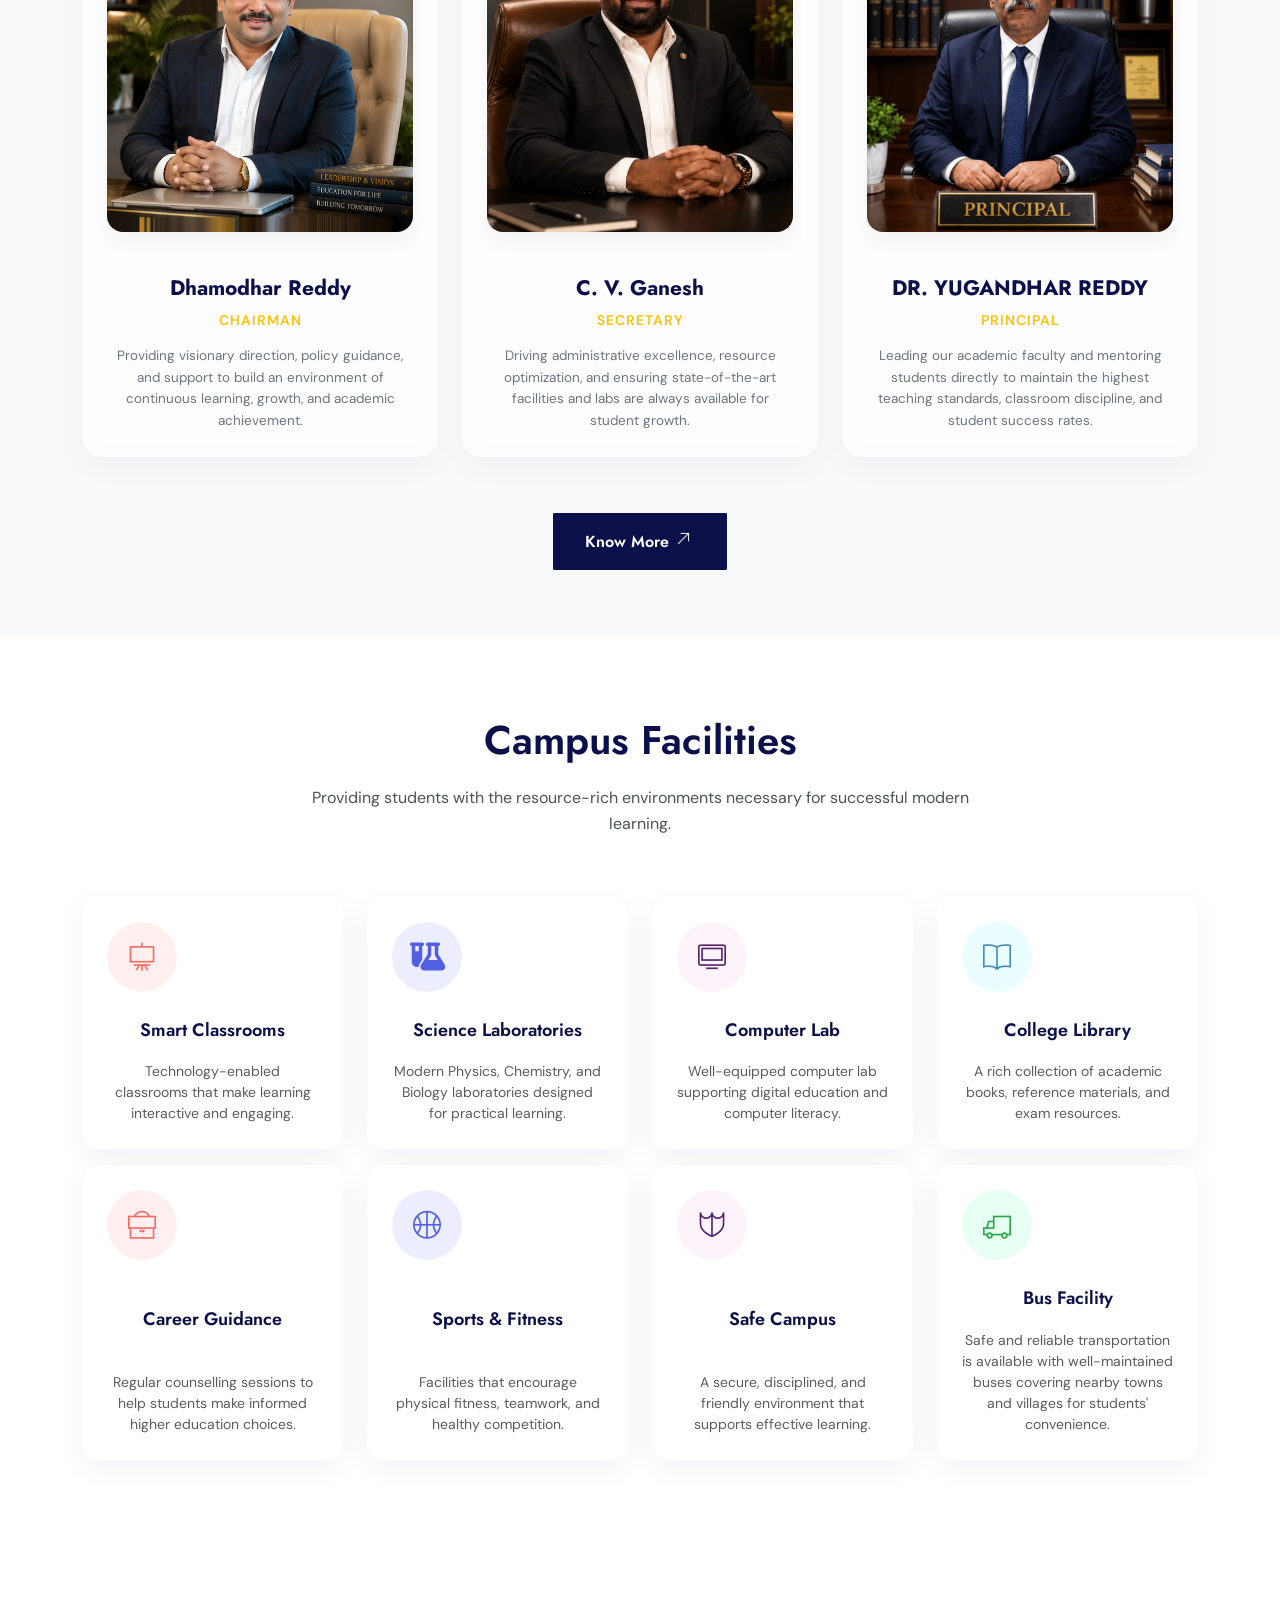
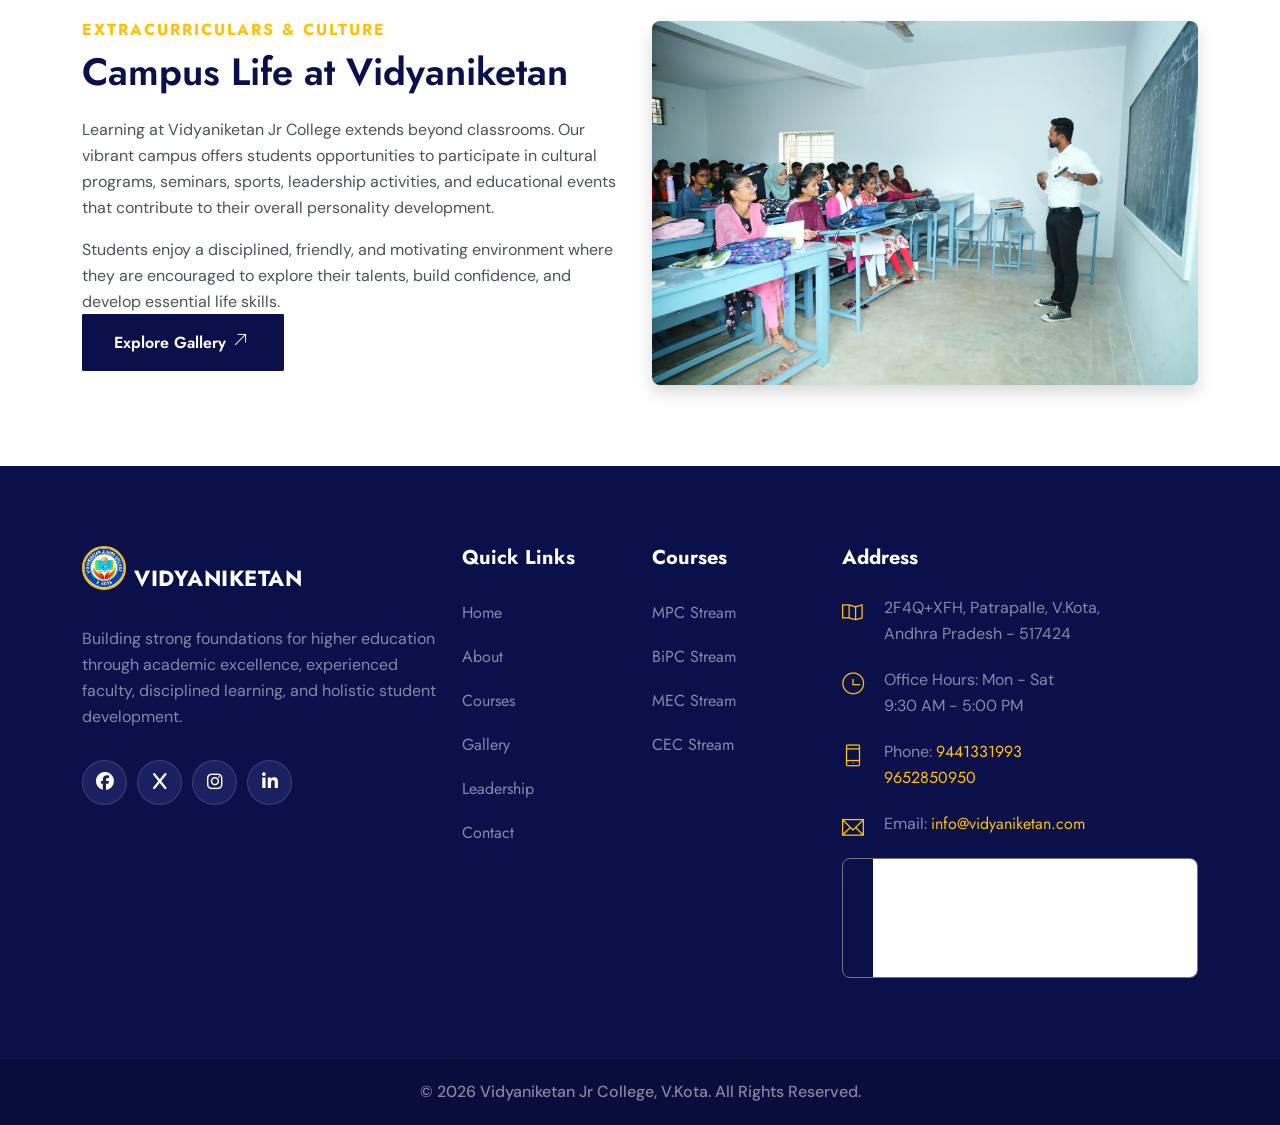
==== commit d6aa7b34: "Optimize website: convert images to WebP and remove unused assets" ====
--- a/index.html
+++ b/index.html
@@ -83,7 +83,7 @@
 				<div class="col-20 align-self-center">
 					<div class="site-logo">
 						<a href="index.html" class="d-flex align-items-center gap-2" style="text-decoration: none;">
-							<img src="images/logo.jpeg" alt="Vidyaniketan Logo" style="height: 48px; width: auto; border-radius: 50%; object-fit: cover; border: 2px solid #525fe1;">
+							<img src="images/logo.webp" alt="Vidyaniketan Logo" style="height: 48px; width: auto; border-radius: 50%; object-fit: cover; border: 2px solid #525fe1;">
 							<div>
 								<span style="font-family: 'Jost', sans-serif; font-size: 20px; font-weight: 700; color: #0b104a; letter-spacing: 0.5px; display: block; text-transform: uppercase; line-height: 1.1;">VIDYANIKETAN</span>
 								<span style="font-family: 'DM Sans', sans-serif; font-size: 11px; font-weight: 600; color: #525fe1; letter-spacing: 1.5px; display: block; text-transform: lowercase; margin-top: 1px;">junior college</span>
@@ -136,7 +136,7 @@
 
 	<!-- START HOME -->
 	<section class="home_bg"
-		style="background-image: url(assets/img/leadership/home.jpeg); background-size: cover; background-position: center center; position: relative;">
+		style="background-image: url(assets/img/leadership/home.webp); background-size: cover; background-position: center center; position: relative;">
 		<!-- Overlay to make text highly readable -->
 		<div style="position: absolute; top: 0; left: 0; right: 0; bottom: 0; background: linear-gradient(180deg, rgba(11, 16, 74, 0.85) 0%, rgba(11, 16, 74, 0.75) 100%);">
 		</div>
@@ -214,7 +214,7 @@
 
 	<!-- START WHY CHOOSE US -->
 	<section class="top_cat__area section-padding"
-		style="background-image: url(assets/img/bg/shape-1.png); background-size: cover; background-position: center center;">
+		style="background-image: url(assets/img/bg/shape-1.webp); background-size: cover; background-position: center center;">
 		<div class="container">
 			<div class="section-title text-center">
 				<h2>Why Choose Vidyaniketan?</h2>
@@ -308,7 +308,7 @@
 				<div class="col-lg-6 col-sm-12 col-xs-12 wow fadeInUp" data-wow-duration="1s" data-wow-delay="0.2s"
 					data-wow-offset="0">
 					<div class="ab_img">
-						<img src="images/college.png" class="img-fluid rounded-3 shadow"
+						<img src="images/college.webp" class="img-fluid rounded-3 shadow"
 							alt="Welcome to Vidyaniketan Jr College, V.Kota">
 					</div>
 				</div><!--- END COL -->
@@ -746,7 +746,7 @@
 				</div>
 				<div class="col-lg-6 col-md-12 wow fadeInUp mt-4 mt-lg-0" data-wow-duration="1s" data-wow-delay="0.2s">
 					<div class="ab_img">
-						<img src="images/classrooms.png" class="img-fluid rounded-3 shadow"
+						<img src="images/classrooms.webp" class="img-fluid rounded-3 shadow"
 							alt="Campus Life at Vidyaniketan">
 					</div>
 				</div>
@@ -762,7 +762,7 @@
 				<div class="col-lg-4 col-sm-6 col-xs-12">
 					<div class="single_footer">
 						<a href="index.html" class="d-flex align-items-center gap-2 mb-3" style="text-decoration: none;">
-							<img src="images/logo.jpeg" alt="Vidyaniketan Logo" style="height: 44px; width: auto; border-radius: 50%; object-fit: cover; border: 2px solid #ffc107;">
+							<img src="images/logo.webp" alt="Vidyaniketan Logo" style="height: 44px; width: auto; border-radius: 50%; object-fit: cover; border: 2px solid #ffc107;">
 							<span style="font-family: 'Jost', sans-serif; font-size: 22px; font-weight: 700; color: #fff; letter-spacing: 0.5px;">VIDYANIKETAN</span>
 						</a>
 						<p class="mt-3 text-white-50">Building strong foundations for higher education through academic
--- a/assets/fonts/themify-icons.css
+++ b/assets/fonts/themify-icons.css
@@ -0,0 +1,1081 @@
+@font-face {
+	font-family: 'themify';
+	src:url('../fonts/themify.eot?-fvbane');
+	src:url('../fonts/themify.eot?#iefix-fvbane') format('embedded-opentype'),
+		url('../fonts/themify.woff?-fvbane') format('woff'),
+		url('../fonts/themify.ttf?-fvbane') format('truetype'),
+		url('../fonts/themify.svg?-fvbane#themify') format('svg');
+	font-weight: normal;
+	font-style: normal;
+}
+
+[class^="ti-"], [class*=" ti-"] {
+	font-family: 'themify';
+	speak: none;
+	font-style: normal;
+	font-weight: normal;
+	font-variant: normal;
+	text-transform: none;
+	line-height: 1;
+
+	/* Better Font Rendering =========== */
+	-webkit-font-smoothing: antialiased;
+	-moz-osx-font-smoothing: grayscale;
+}
+
+.ti-wand:before {
+	content: "\e600";
+}
+.ti-volume:before {
+	content: "\e601";
+}
+.ti-user:before {
+	content: "\e602";
+}
+.ti-unlock:before {
+	content: "\e603";
+}
+.ti-unlink:before {
+	content: "\e604";
+}
+.ti-trash:before {
+	content: "\e605";
+}
+.ti-thought:before {
+	content: "\e606";
+}
+.ti-target:before {
+	content: "\e607";
+}
+.ti-tag:before {
+	content: "\e608";
+}
+.ti-tablet:before {
+	content: "\e609";
+}
+.ti-star:before {
+	content: "\e60a";
+}
+.ti-spray:before {
+	content: "\e60b";
+}
+.ti-signal:before {
+	content: "\e60c";
+}
+.ti-shopping-cart:before {
+	content: "\e60d";
+}
+.ti-shopping-cart-full:before {
+	content: "\e60e";
+}
+.ti-settings:before {
+	content: "\e60f";
+}
+.ti-search:before {
+	content: "\e610";
+}
+.ti-zoom-in:before {
+	content: "\e611";
+}
+.ti-zoom-out:before {
+	content: "\e612";
+}
+.ti-cut:before {
+	content: "\e613";
+}
+.ti-ruler:before {
+	content: "\e614";
+}
+.ti-ruler-pencil:before {
+	content: "\e615";
+}
+.ti-ruler-alt:before {
+	content: "\e616";
+}
+.ti-bookmark:before {
+	content: "\e617";
+}
+.ti-bookmark-alt:before {
+	content: "\e618";
+}
+.ti-reload:before {
+	content: "\e619";
+}
+.ti-plus:before {
+	content: "\e61a";
+}
+.ti-pin:before {
+	content: "\e61b";
+}
+.ti-pencil:before {
+	content: "\e61c";
+}
+.ti-pencil-alt:before {
+	content: "\e61d";
+}
+.ti-paint-roller:before {
+	content: "\e61e";
+}
+.ti-paint-bucket:before {
+	content: "\e61f";
+}
+.ti-na:before {
+	content: "\e620";
+}
+.ti-mobile:before {
+	content: "\e621";
+}
+.ti-minus:before {
+	content: "\e622";
+}
+.ti-medall:before {
+	content: "\e623";
+}
+.ti-medall-alt:before {
+	content: "\e624";
+}
+.ti-marker:before {
+	content: "\e625";
+}
+.ti-marker-alt:before {
+	content: "\e626";
+}
+.ti-arrow-up:before {
+	content: "\e627";
+}
+.ti-arrow-right:before {
+	content: "\e628";
+}
+.ti-arrow-left:before {
+	content: "\e629";
+}
+.ti-arrow-down:before {
+	content: "\e62a";
+}
+.ti-lock:before {
+	content: "\e62b";
+}
+.ti-location-arrow:before {
+	content: "\e62c";
+}
+.ti-link:before {
+	content: "\e62d";
+}
+.ti-layout:before {
+	content: "\e62e";
+}
+.ti-layers:before {
+	content: "\e62f";
+}
+.ti-layers-alt:before {
+	content: "\e630";
+}
+.ti-key:before {
+	content: "\e631";
+}
+.ti-import:before {
+	content: "\e632";
+}
+.ti-image:before {
+	content: "\e633";
+}
+.ti-heart:before {
+	content: "\e634";
+}
+.ti-heart-broken:before {
+	content: "\e635";
+}
+.ti-hand-stop:before {
+	content: "\e636";
+}
+.ti-hand-open:before {
+	content: "\e637";
+}
+.ti-hand-drag:before {
+	content: "\e638";
+}
+.ti-folder:before {
+	content: "\e639";
+}
+.ti-flag:before {
+	content: "\e63a";
+}
+.ti-flag-alt:before {
+	content: "\e63b";
+}
+.ti-flag-alt-2:before {
+	content: "\e63c";
+}
+.ti-eye:before {
+	content: "\e63d";
+}
+.ti-export:before {
+	content: "\e63e";
+}
+.ti-exchange-vertical:before {
+	content: "\e63f";
+}
+.ti-desktop:before {
+	content: "\e640";
+}
+.ti-cup:before {
+	content: "\e641";
+}
+.ti-crown:before {
+	content: "\e642";
+}
+.ti-comments:before {
+	content: "\e643";
+}
+.ti-comment:before {
+	content: "\e644";
+}
+.ti-comment-alt:before {
+	content: "\e645";
+}
+.ti-close:before {
+	content: "\e646";
+}
+.ti-clip:before {
+	content: "\e647";
+}
+.ti-angle-up:before {
+	content: "\e648";
+}
+.ti-angle-right:before {
+	content: "\e649";
+}
+.ti-angle-left:before {
+	content: "\e64a";
+}
+.ti-angle-down:before {
+	content: "\e64b";
+}
+.ti-check:before {
+	content: "\e64c";
+}
+.ti-check-box:before {
+	content: "\e64d";
+}
+.ti-camera:before {
+	content: "\e64e";
+}
+.ti-announcement:before {
+	content: "\e64f";
+}
+.ti-brush:before {
+	content: "\e650";
+}
+.ti-briefcase:before {
+	content: "\e651";
+}
+.ti-bolt:before {
+	content: "\e652";
+}
+.ti-bolt-alt:before {
+	content: "\e653";
+}
+.ti-blackboard:before {
+	content: "\e654";
+}
+.ti-bag:before {
+	content: "\e655";
+}
+.ti-move:before {
+	content: "\e656";
+}
+.ti-arrows-vertical:before {
+	content: "\e657";
+}
+.ti-arrows-horizontal:before {
+	content: "\e658";
+}
+.ti-fullscreen:before {
+	content: "\e659";
+}
+.ti-arrow-top-right:before {
+	content: "\e65a";
+}
+.ti-arrow-top-left:before {
+	content: "\e65b";
+}
+.ti-arrow-circle-up:before {
+	content: "\e65c";
+}
+.ti-arrow-circle-right:before {
+	content: "\e65d";
+}
+.ti-arrow-circle-left:before {
+	content: "\e65e";
+}
+.ti-arrow-circle-down:before {
+	content: "\e65f";
+}
+.ti-angle-double-up:before {
+	content: "\e660";
+}
+.ti-angle-double-right:before {
+	content: "\e661";
+}
+.ti-angle-double-left:before {
+	content: "\e662";
+}
+.ti-angle-double-down:before {
+	content: "\e663";
+}
+.ti-zip:before {
+	content: "\e664";
+}
+.ti-world:before {
+	content: "\e665";
+}
+.ti-wheelchair:before {
+	content: "\e666";
+}
+.ti-view-list:before {
+	content: "\e667";
+}
+.ti-view-list-alt:before {
+	content: "\e668";
+}
+.ti-view-grid:before {
+	content: "\e669";
+}
+.ti-uppercase:before {
+	content: "\e66a";
+}
+.ti-upload:before {
+	content: "\e66b";
+}
+.ti-underline:before {
+	content: "\e66c";
+}
+.ti-truck:before {
+	content: "\e66d";
+}
+.ti-timer:before {
+	content: "\e66e";
+}
+.ti-ticket:before {
+	content: "\e66f";
+}
+.ti-thumb-up:before {
+	content: "\e670";
+}
+.ti-thumb-down:before {
+	content: "\e671";
+}
+.ti-text:before {
+	content: "\e672";
+}
+.ti-stats-up:before {
+	content: "\e673";
+}
+.ti-stats-down:before {
+	content: "\e674";
+}
+.ti-split-v:before {
+	content: "\e675";
+}
+.ti-split-h:before {
+	content: "\e676";
+}
+.ti-smallcap:before {
+	content: "\e677";
+}
+.ti-shine:before {
+	content: "\e678";
+}
+.ti-shift-right:before {
+	content: "\e679";
+}
+.ti-shift-left:before {
+	content: "\e67a";
+}
+.ti-shield:before {
+	content: "\e67b";
+}
+.ti-notepad:before {
+	content: "\e67c";
+}
+.ti-server:before {
+	content: "\e67d";
+}
+.ti-quote-right:before {
+	content: "\e67e";
+}
+.ti-quote-left:before {
+	content: "\e67f";
+}
+.ti-pulse:before {
+	content: "\e680";
+}
+.ti-printer:before {
+	content: "\e681";
+}
+.ti-power-off:before {
+	content: "\e682";
+}
+.ti-plug:before {
+	content: "\e683";
+}
+.ti-pie-chart:before {
+	content: "\e684";
+}
+.ti-paragraph:before {
+	content: "\e685";
+}
+.ti-panel:before {
+	content: "\e686";
+}
+.ti-package:before {
+	content: "\e687";
+}
+.ti-music:before {
+	content: "\e688";
+}
+.ti-music-alt:before {
+	content: "\e689";
+}
+.ti-mouse:before {
+	content: "\e68a";
+}
+.ti-mouse-alt:before {
+	content: "\e68b";
+}
+.ti-money:before {
+	content: "\e68c";
+}
+.ti-microphone:before {
+	content: "\e68d";
+}
+.ti-menu:before {
+	content: "\e68e";
+}
+.ti-menu-alt:before {
+	content: "\e68f";
+}
+.ti-map:before {
+	content: "\e690";
+}
+.ti-map-alt:before {
+	content: "\e691";
+}
+.ti-loop:before {
+	content: "\e692";
+}
+.ti-location-pin:before {
+	content: "\e693";
+}
+.ti-list:before {
+	content: "\e694";
+}
+.ti-light-bulb:before {
+	content: "\e695";
+}
+.ti-Italic:before {
+	content: "\e696";
+}
+.ti-info:before {
+	content: "\e697";
+}
+.ti-infinite:before {
+	content: "\e698";
+}
+.ti-id-badge:before {
+	content: "\e699";
+}
+.ti-hummer:before {
+	content: "\e69a";
+}
+.ti-home:before {
+	content: "\e69b";
+}
+.ti-help:before {
+	content: "\e69c";
+}
+.ti-headphone:before {
+	content: "\e69d";
+}
+.ti-harddrives:before {
+	content: "\e69e";
+}
+.ti-harddrive:before {
+	content: "\e69f";
+}
+.ti-gift:before {
+	content: "\e6a0";
+}
+.ti-game:before {
+	content: "\e6a1";
+}
+.ti-filter:before {
+	content: "\e6a2";
+}
+.ti-files:before {
+	content: "\e6a3";
+}
+.ti-file:before {
+	content: "\e6a4";
+}
+.ti-eraser:before {
+	content: "\e6a5";
+}
+.ti-envelope:before {
+	content: "\e6a6";
+}
+.ti-download:before {
+	content: "\e6a7";
+}
+.ti-direction:before {
+	content: "\e6a8";
+}
+.ti-direction-alt:before {
+	content: "\e6a9";
+}
+.ti-dashboard:before {
+	content: "\e6aa";
+}
+.ti-control-stop:before {
+	content: "\e6ab";
+}
+.ti-control-shuffle:before {
+	content: "\e6ac";
+}
+.ti-control-play:before {
+	content: "\e6ad";
+}
+.ti-control-pause:before {
+	content: "\e6ae";
+}
+.ti-control-forward:before {
+	content: "\e6af";
+}
+.ti-control-backward:before {
+	content: "\e6b0";
+}
+.ti-cloud:before {
+	content: "\e6b1";
+}
+.ti-cloud-up:before {
+	content: "\e6b2";
+}
+.ti-cloud-down:before {
+	content: "\e6b3";
+}
+.ti-clipboard:before {
+	content: "\e6b4";
+}
+.ti-car:before {
+	content: "\e6b5";
+}
+.ti-calendar:before {
+	content: "\e6b6";
+}
+.ti-book:before {
+	content: "\e6b7";
+}
+.ti-bell:before {
+	content: "\e6b8";
+}
+.ti-basketball:before {
+	content: "\e6b9";
+}
+.ti-bar-chart:before {
+	content: "\e6ba";
+}
+.ti-bar-chart-alt:before {
+	content: "\e6bb";
+}
+.ti-back-right:before {
+	content: "\e6bc";
+}
+.ti-back-left:before {
+	content: "\e6bd";
+}
+.ti-arrows-corner:before {
+	content: "\e6be";
+}
+.ti-archive:before {
+	content: "\e6bf";
+}
+.ti-anchor:before {
+	content: "\e6c0";
+}
+.ti-align-right:before {
+	content: "\e6c1";
+}
+.ti-align-left:before {
+	content: "\e6c2";
+}
+.ti-align-justify:before {
+	content: "\e6c3";
+}
+.ti-align-center:before {
+	content: "\e6c4";
+}
+.ti-alert:before {
+	content: "\e6c5";
+}
+.ti-alarm-clock:before {
+	content: "\e6c6";
+}
+.ti-agenda:before {
+	content: "\e6c7";
+}
+.ti-write:before {
+	content: "\e6c8";
+}
+.ti-window:before {
+	content: "\e6c9";
+}
+.ti-widgetized:before {
+	content: "\e6ca";
+}
+.ti-widget:before {
+	content: "\e6cb";
+}
+.ti-widget-alt:before {
+	content: "\e6cc";
+}
+.ti-wallet:before {
+	content: "\e6cd";
+}
+.ti-video-clapper:before {
+	content: "\e6ce";
+}
+.ti-video-camera:before {
+	content: "\e6cf";
+}
+.ti-vector:before {
+	content: "\e6d0";
+}
+.ti-themify-logo:before {
+	content: "\e6d1";
+}
+.ti-themify-favicon:before {
+	content: "\e6d2";
+}
+.ti-themify-favicon-alt:before {
+	content: "\e6d3";
+}
+.ti-support:before {
+	content: "\e6d4";
+}
+.ti-stamp:before {
+	content: "\e6d5";
+}
+.ti-split-v-alt:before {
+	content: "\e6d6";
+}
+.ti-slice:before {
+	content: "\e6d7";
+}
+.ti-shortcode:before {
+	content: "\e6d8";
+}
+.ti-shift-right-alt:before {
+	content: "\e6d9";
+}
+.ti-shift-left-alt:before {
+	content: "\e6da";
+}
+.ti-ruler-alt-2:before {
+	content: "\e6db";
+}
+.ti-receipt:before {
+	content: "\e6dc";
+}
+.ti-pin2:before {
+	content: "\e6dd";
+}
+.ti-pin-alt:before {
+	content: "\e6de";
+}
+.ti-pencil-alt2:before {
+	content: "\e6df";
+}
+.ti-palette:before {
+	content: "\e6e0";
+}
+.ti-more:before {
+	content: "\e6e1";
+}
+.ti-more-alt:before {
+	content: "\e6e2";
+}
+.ti-microphone-alt:before {
+	content: "\e6e3";
+}
+.ti-magnet:before {
+	content: "\e6e4";
+}
+.ti-line-double:before {
+	content: "\e6e5";
+}
+.ti-line-dotted:before {
+	content: "\e6e6";
+}
+.ti-line-dashed:before {
+	content: "\e6e7";
+}
+.ti-layout-width-full:before {
+	content: "\e6e8";
+}
+.ti-layout-width-default:before {
+	content: "\e6e9";
+}
+.ti-layout-width-default-alt:before {
+	content: "\e6ea";
+}
+.ti-layout-tab:before {
+	content: "\e6eb";
+}
+.ti-layout-tab-window:before {
+	content: "\e6ec";
+}
+.ti-layout-tab-v:before {
+	content: "\e6ed";
+}
+.ti-layout-tab-min:before {
+	content: "\e6ee";
+}
+.ti-layout-slider:before {
+	content: "\e6ef";
+}
+.ti-layout-slider-alt:before {
+	content: "\e6f0";
+}
+.ti-layout-sidebar-right:before {
+	content: "\e6f1";
+}
+.ti-layout-sidebar-none:before {
+	content: "\e6f2";
+}
+.ti-layout-sidebar-left:before {
+	content: "\e6f3";
+}
+.ti-layout-placeholder:before {
+	content: "\e6f4";
+}
+.ti-layout-menu:before {
+	content: "\e6f5";
+}
+.ti-layout-menu-v:before {
+	content: "\e6f6";
+}
+.ti-layout-menu-separated:before {
+	content: "\e6f7";
+}
+.ti-layout-menu-full:before {
+	content: "\e6f8";
+}
+.ti-layout-media-right-alt:before {
+	content: "\e6f9";
+}
+.ti-layout-media-right:before {
+	content: "\e6fa";
+}
+.ti-layout-media-overlay:before {
+	content: "\e6fb";
+}
+.ti-layout-media-overlay-alt:before {
+	content: "\e6fc";
+}
+.ti-layout-media-overlay-alt-2:before {
+	content: "\e6fd";
+}
+.ti-layout-media-left-alt:before {
+	content: "\e6fe";
+}
+.ti-layout-media-left:before {
+	content: "\e6ff";
+}
+.ti-layout-media-center-alt:before {
+	content: "\e700";
+}
+.ti-layout-media-center:before {
+	content: "\e701";
+}
+.ti-layout-list-thumb:before {
+	content: "\e702";
+}
+.ti-layout-list-thumb-alt:before {
+	content: "\e703";
+}
+.ti-layout-list-post:before {
+	content: "\e704";
+}
+.ti-layout-list-large-image:before {
+	content: "\e705";
+}
+.ti-layout-line-solid:before {
+	content: "\e706";
+}
+.ti-layout-grid4:before {
+	content: "\e707";
+}
+.ti-layout-grid3:before {
+	content: "\e708";
+}
+.ti-layout-grid2:before {
+	content: "\e709";
+}
+.ti-layout-grid2-thumb:before {
+	content: "\e70a";
+}
+.ti-layout-cta-right:before {
+	content: "\e70b";
+}
+.ti-layout-cta-left:before {
+	content: "\e70c";
+}
+.ti-layout-cta-center:before {
+	content: "\e70d";
+}
+.ti-layout-cta-btn-right:before {
+	content: "\e70e";
+}
+.ti-layout-cta-btn-left:before {
+	content: "\e70f";
+}
+.ti-layout-column4:before {
+	content: "\e710";
+}
+.ti-layout-column3:before {
+	content: "\e711";
+}
+.ti-layout-column2:before {
+	content: "\e712";
+}
+.ti-layout-accordion-separated:before {
+	content: "\e713";
+}
+.ti-layout-accordion-merged:before {
+	content: "\e714";
+}
+.ti-layout-accordion-list:before {
+	content: "\e715";
+}
+.ti-ink-pen:before {
+	content: "\e716";
+}
+.ti-info-alt:before {
+	content: "\e717";
+}
+.ti-help-alt:before {
+	content: "\e718";
+}
+.ti-headphone-alt:before {
+	content: "\e719";
+}
+.ti-hand-point-up:before {
+	content: "\e71a";
+}
+.ti-hand-point-right:before {
+	content: "\e71b";
+}
+.ti-hand-point-left:before {
+	content: "\e71c";
+}
+.ti-hand-point-down:before {
+	content: "\e71d";
+}
+.ti-gallery:before {
+	content: "\e71e";
+}
+.ti-face-smile:before {
+	content: "\e71f";
+}
+.ti-face-sad:before {
+	content: "\e720";
+}
+.ti-credit-card:before {
+	content: "\e721";
+}
+.ti-control-skip-forward:before {
+	content: "\e722";
+}
+.ti-control-skip-backward:before {
+	content: "\e723";
+}
+.ti-control-record:before {
+	content: "\e724";
+}
+.ti-control-eject:before {
+	content: "\e725";
+}
+.ti-comments-smiley:before {
+	content: "\e726";
+}
+.ti-brush-alt:before {
+	content: "\e727";
+}
+.ti-youtube:before {
+	content: "\e728";
+}
+.ti-vimeo:before {
+	content: "\e729";
+}
+.ti-twitter:before {
+	content: "\e72a";
+}
+.ti-time:before {
+	content: "\e72b";
+}
+.ti-tumblr:before {
+	content: "\e72c";
+}
+.ti-skype:before {
+	content: "\e72d";
+}
+.ti-share:before {
+	content: "\e72e";
+}
+.ti-share-alt:before {
+	content: "\e72f";
+}
+.ti-rocket:before {
+	content: "\e730";
+}
+.ti-pinterest:before {
+	content: "\e731";
+}
+.ti-new-window:before {
+	content: "\e732";
+}
+.ti-microsoft:before {
+	content: "\e733";
+}
+.ti-list-ol:before {
+	content: "\e734";
+}
+.ti-linkedin:before {
+	content: "\e735";
+}
+.ti-layout-sidebar-2:before {
+	content: "\e736";
+}
+.ti-layout-grid4-alt:before {
+	content: "\e737";
+}
+.ti-layout-grid3-alt:before {
+	content: "\e738";
+}
+.ti-layout-grid2-alt:before {
+	content: "\e739";
+}
+.ti-layout-column4-alt:before {
+	content: "\e73a";
+}
+.ti-layout-column3-alt:before {
+	content: "\e73b";
+}
+.ti-layout-column2-alt:before {
+	content: "\e73c";
+}
+.ti-instagram:before {
+	content: "\e73d";
+}
+.ti-google:before {
+	content: "\e73e";
+}
+.ti-github:before {
+	content: "\e73f";
+}
+.ti-flickr:before {
+	content: "\e740";
+}
+.ti-facebook:before {
+	content: "\e741";
+}
+.ti-dropbox:before {
+	content: "\e742";
+}
+.ti-dribbble:before {
+	content: "\e743";
+}
+.ti-apple:before {
+	content: "\e744";
+}
+.ti-android:before {
+	content: "\e745";
+}
+.ti-save:before {
+	content: "\e746";
+}
+.ti-save-alt:before {
+	content: "\e747";
+}
+.ti-yahoo:before {
+	content: "\e748";
+}
+.ti-wordpress:before {
+	content: "\e749";
+}
+.ti-vimeo-alt:before {
+	content: "\e74a";
+}
+.ti-twitter-alt:before {
+	content: "\e74b";
+}
+.ti-tumblr-alt:before {
+	content: "\e74c";
+}
+.ti-trello:before {
+	content: "\e74d";
+}
+.ti-stack-overflow:before {
+	content: "\e74e";
+}
+.ti-soundcloud:before {
+	content: "\e74f";
+}
+.ti-sharethis:before {
+	content: "\e750";
+}
+.ti-sharethis-alt:before {
+	content: "\e751";
+}
+.ti-reddit:before {
+	content: "\e752";
+}
+.ti-pinterest-alt:before {
+	content: "\e753";
+}
+.ti-microsoft-alt:before {
+	content: "\e754";
+}
+.ti-linux:before {
+	content: "\e755";
+}
+.ti-jsfiddle:before {
+	content: "\e756";
+}
+.ti-joomla:before {
+	content: "\e757";
+}
+.ti-html5:before {
+	content: "\e758";
+}
+.ti-flickr-alt:before {
+	content: "\e759";
+}
+.ti-email:before {
+	content: "\e75a";
+}
+.ti-drupal:before {
+	content: "\e75b";
+}
+.ti-dropbox-alt:before {
+	content: "\e75c";
+}
+.ti-css3:before {
+	content: "\e75d";
+}
+.ti-rss:before {
+	content: "\e75e";
+}
+.ti-rss-alt:before {
+	content: "\e75f";
+}
--- a/assets/css/style.css
+++ b/assets/css/style.css
@@ -0,0 +1,3036 @@
+/*
+Author       : theme_ocean
+Template Name: Eduleb - Education HTML Template
+Version      : 1.0
+*/
+/*=============================================================
+    CSS INDEX
+    =============================
+    01. GENERAL STYLE (body, link color, section-title, preloader btn, overlay, section-padding etc)
+    02. START NAVIGATION
+    03. START HOME DESIGN
+    04. START COUNTER DESIGN
+    05. START TOP PROMO STYLE
+    06. START ABOUT DESIGN
+    07. START COURSE DESIGN
+    08. START PARTNER & VIDEO DESIGN
+    09. START TEAM DESIGN
+    10. START REVIEWS DESIGN
+    11. START BLOG DESIGN
+    12. START FOOTER DESIGN
+    13. START FREE COURSE+INSTRUCTOR CSS
+    14. START PRICING DESIGN
+    15. START CONTACT PAGE DESIGN
+    16. START FAQ DESIGN
+    17. START ERROR PAGE DESIGN
+    18. START SECTION TOP DESIGN
+  =============================================================*/
+/*
+* ----------------------------------------------------------------------------------------
+* 01.GENERAL STYLE
+* ----------------------------------------------------------------------------------------
+*/
+body {
+	color: #4a5355;
+	font-family: "DM Sans", sans-serif;
+	font-size: 16px;
+	font-weight: 400;
+	line-height: 26px;
+	background: #fff;
+	overflow-x: hidden;
+}
+
+html,
+body { height: 100%;position:relative;  }
+h1,
+h2,
+h3,
+h4,
+h5,
+h6 {
+  letter-spacing: 0px;
+  margin: 0px; 
+  font-family: "Jost", sans-serif;
+  color: #0b104a;
+  font-weight: 400;
+}
+a {
+font-family: "Jost", sans-serif;
+text-decoration: none;
+color: #0b104a;
+-webkit-transition: all 0.2s ease 0s;
+transition: all 0.2s ease 0s;
+}
+a:hover {
+    color: #fff;
+    text-decoration: none;
+}
+a:focus {
+    outline: none;
+    text-decoration: none;
+}
+p {
+    margin-bottom: 0;
+}
+ul,
+li {
+    margin: 0;
+    padding: 0;
+}
+::-moz-selection {
+	background: #525fe1;
+	color: #ffffff;
+}
+::selection {
+	background: #525fe1;
+	color: #ffffff;
+}
+
+fieldset {
+    border: 0 none;
+    margin: 0 auto;
+    padding: 0;
+}
+/*START PRELOADER DESIGN*/
+.preloaders {
+  position: fixed;
+  top: 50%;
+  left: 50%;
+  width: 100%;
+  height: 100%;
+  display: flex;
+  align-items: center;
+  justify-content: center;
+  z-index: 99999;
+  transform: translate(-50%, -50%);
+  background: #525fe1;
+}
+.loader {
+  width: 106px;
+  height: 56px;
+  display: block;
+  margin: 30px auto;
+  background-image: linear-gradient(#FFF 50px, transparent 0), linear-gradient(#FFF 50px, transparent 0), linear-gradient(#FFF 50px, transparent 0), linear-gradient(#FFF 50px, transparent 0), radial-gradient(circle 14px, #FFF 100%, transparent 0);
+  background-size: 48px 15px , 15px 35px, 15px 35px, 25px 15px, 28px 28px;
+  background-position: 25px 5px, 58px 20px, 25px 17px, 2px 37px, 76px 0px;
+  background-repeat: no-repeat;
+  position: relative;
+  transform: rotate(-45deg);
+  box-sizing: border-box;
+}
+.loader::after,
+.loader::before {
+  content: '';  
+  position: absolute;
+  width: 56px;
+  height: 56px;
+  border: 6px solid #f26b65;
+  border-radius: 50%;
+  left: -45px;
+  top: -10px;
+  background-repeat: no-repeat;
+  background-image: linear-gradient(#FFF 64px, transparent 0), linear-gradient(#FFF 66px, transparent 0), radial-gradient(circle 4px, #FFF 100%, transparent 0);
+  background-size: 40px 1px , 1px 40px, 8px 8px;
+  background-position: center center;
+  box-sizing: border-box;
+  animation: rotation 0.3s linear infinite;
+}
+.loader::before {
+  left: 25px;
+  top: 60px;
+}
+
+@keyframes rotation {
+  0% {
+    transform: rotate(0deg);
+  }
+  100% {
+    transform: rotate(360deg);
+  }
+} 
+ul{list-style:none;}
+/*END PRELOADER DESIGN*/
+.no-padding { padding: 0 }
+/*END PRELOADER DESIGN*/
+.section-padding {padding:80px 0;}
+/*START SECTION TITLE DESIGN*/
+.section-title{margin-bottom:60px;}
+.section-title h2 {
+	font-size: 40px;
+	font-weight: 600;
+	margin-top: 0;
+	position: relative;
+	line-height: 50px;
+}
+.section-title p{
+width:60%;
+margin:auto;
+margin-top: 20px;
+}
+.section-title b{color:#525fe1;font-weight: 600;}
+@media only screen and (max-width:768px){
+.section-title p{padding-right:0px;margin-bottom: 30px;}
+}
+@media only screen and (max-width:480px){
+.section-title  h2 {font-size:35px;}
+}
+/*END SECTION TITLE DESIGN*/
+/*START SCROLL TO TOP*/
+.topcontrol {
+background:none;
+border-radius: 30px;
+bottom: 5px;
+border:2px solid #525fe1;
+box-shadow: 0 1px 10px 0 rgba(0, 0, 0, 0.2);
+color: #525fe1;
+cursor: pointer;
+font-size: 22px;
+height: 50px;
+line-height: 47px;
+opacity: 1;
+-ms-filter: "progid:DXImageTransform.Microsoft.Alpha(Opacity=100)";
+position: fixed;
+right: 5px;
+text-align: center;
+-webkit-transition: all 0.2s ease 0s;
+transition: all 0.2s ease 0s;
+width: 50px;
+}
+.topcontrol:hover {
+    background:#525fe1;
+	border:2px solid #525fe1;
+    color: #000;
+}
+/*END SCROLL TO TOP*/
+/*START BTN*/
+.btn_one {
+	background: #525fe1;
+	border: 1px solid #525fe1;
+	padding: 15px 30px;
+	border-radius: 2px;
+	color: #fff;
+	transition: 0.3s;
+	font-weight: 600;
+}
+.btn_one i{margin-right:5px;}
+.btn_one:hover{
+background:#f26b65;
+color:#fff;
+border: 1px solid #f26b65;
+}
+@media only screen and (max-width:960px){
+.btn_one{
+padding: 14px 25px;
+margin-top: 0px;
+}
+.btn_one i{margin-right:5px;display:none;}
+}
+.btn_two {}
+.btn_two:hover{}
+/*END BTN*/
+/*
+* ----------------------------------------------------------------------------------------
+* 01.END GENERAL STYLE
+* ----------------------------------------------------------------------------------------
+*/
+
+/*
+* ----------------------------------------------------------------------------------------
+* 02.START NAVIGATION
+* ----------------------------------------------------------------------------------------
+*/
+.col-20{
+	width: 20%;
+}
+.col-60{
+	width: 60%;
+}
+.col-20{
+	width: 20%;
+}
+.site-logo{
+	width: 150px;
+}
+.site-logo a{
+	display: block;
+}
+.site-logo img{
+	max-width: 100%;
+}
+#navigation{
+	padding: 20px 65px;
+	border-bottom: 1px solid #ddd;
+}
+.navigation2{
+	border-bottom: 0px !important;
+	background:#fff;
+}
+@media only screen and (max-width:960px){
+#navigation{border-bottom: 0px;}
+}
+.navbar-fixed {
+    z-index: 999;
+    position: fixed;
+    opacity: .98;
+    -ms-filter:"progid:DXImageTransform.Microsoft.Alpha(Opacity=98)";
+    width: 100%;
+    top: 0;
+    -webkit-animation: fadeInDown 800ms;
+    animation: fadeInDown 800ms;
+    -webkit-backface-visibility: hidden;
+    border-radius: 0px;
+    background: #fff;
+	box-shadow: 10px 15px 18px rgba(23, 23, 36, 0.03);
+}
+
+@media only screen and (max-width:960px){
+#navigation.navbar-fixed{display:none;}
+}
+ 
+#main-menu ul li {
+	display: inline-block;
+	padding: 0 15px;
+	position: relative;
+	line-height: 60px;
+}
+@media only screen and (max-width:1024px){
+#main-menu ul li {padding: 0 6px;}
+}	
+ 
+
+
+/*===================================
+CENTER MENU
+===================================*/
+
+.col-60{
+	flex:2;
+	display:flex;
+	align-items:center;
+	justify-content:center;
+}
+
+#main-menu{
+	width:100%;
+	text-align:center;
+}
+
+#main-menu > ul{
+	list-style:none;
+	padding:0;
+	margin:0;
+	display:flex;
+	justify-content:center;
+	align-items:center;
+	gap:18px;
+}
+
+#main-menu ul li{
+	position:relative;
+	line-height:60px;
+}
+
+#main-menu ul li a{
+	display:block;
+	text-transform:uppercase;
+	color:#0b104a;
+	font-weight:600;
+	font-size:16px;
+	transition:.3s;
+	text-decoration:none;
+	letter-spacing:.3px;
+}
+
+#main-menu ul li a:hover,
+#main-menu ul li a:focus{
+	color:#525fe1;
+}
+
+
+
+/*-------------------------------
+# Dropdown menu 
+--------------------------------*/
+
+#navigation #main-menu ul li ul,
+#navigation #main-menu ul li ul li ul {	
+	background: #0b104a;
+	box-shadow: 0 10px 30px rgba(0, 0, 0, 0.25);
+	left: 0;
+	list-style: none;
+	margin: 0;
+	opacity: 0;
+	padding: 8px 0;
+	position: absolute;
+	text-align: left;
+	top: 120%;
+	transition: all 0.3s ease 0s;
+	visibility: hidden;
+	width: 220px;
+	z-index: 999;
+	border-radius: 8px;
+	border-top: 3px solid #ffc107;
+	display: flex !important;
+	flex-direction: column !important;
+	gap: 0 !important;
+}
+
+#navigation #main-menu .menu-item-has-children {
+	position: relative;
+	margin-right: 20px;
+}
+
+#navigation #main-menu .menu-item-has-children::after {
+	position: absolute;
+	content: "\e64b";
+	font-family: themify;
+	margin-top: 0px;
+	margin-left: 0;
+	font-size: 10px;
+	right: -10px;
+	top: 0px;
+	color: #0b104a;
+	font-size: 13px;
+	font-weight: 600;
+}
+
+#navigation #main-menu ul li ul li {
+	position: relative;
+	display: block !important;
+	width: 100% !important;
+	line-height: normal !important;
+	margin: 0 !important;
+	padding: 0 !important;
+}
+
+#navigation #main-menu ul li ul li ul {
+	top: 0;
+	right: auto;
+	left: 220px;
+}
+
+#navigation #main-menu ul li:hover > ul,
+#navigation #main-menu ul li ul li:hover > ul {
+	opacity: 1;
+	visibility: visible;
+	top: 100%;
+}
+
+#navigation #main-menu ul li ul li a {
+	color: rgba(255, 255, 255, 0.9) !important;
+	display: block !important;
+	font-size: 14px !important;
+	line-height: 1.4 !important;
+	font-weight: 500 !important;
+	padding: 10px 18px !important;
+	position: relative;	
+	transition: all 0.2s ease 0s !important;
+	visibility: inherit !important;
+	opacity: inherit !important;
+	text-transform: capitalize !important;
+	white-space: nowrap !important;
+}
+
+#navigation #main-menu ul li ul li a:hover {
+	color: #ffffff !important;
+	background-color: #525fe1 !important;
+	padding-left: 22px !important;
+	text-decoration: none !important;
+}
+@media only screen and (max-width: 991px){
+	
+	.col-60{
+		display: none!important;
+	}
+
+	#sm_menu_ham {
+		display: block;
+		top: 40px;
+		right: 11%;
+		position: absolute;
+	}
+	.sidebar{
+		padding-top: 100px;
+	}
+}
+
+@media only screen and (max-width: 767px){
+.spt-130 {
+padding-top: 90px;
+}	
+#mobile_menu{
+display: block;
+width: 100%;
+
+}
+}
+@media only screen and (max-width: 575px){
+#navigation {
+padding: 30px 20px;
+}
+#sm_menu_ham {
+top: 40px;
+}
+}
+.header-btn{
+	display: inline-block;
+	font-weight: 600;
+	font-size: 18px;
+	color: #0b104a;
+	transition: .5s;	
+}
+.header-btn:hover,
+.header-btn:focus{
+	color: #525fe1;
+	
+}
+/*
+* ----------------------------------------------------------------------------------------
+* 02.END NAVIGATION
+* ----------------------------------------------------------------------------------------
+*/
+
+/*
+* ----------------------------------------------------------------------------------------
+* 03.START HOME DESIGN
+* ----------------------------------------------------------------------------------------
+*/
+.home_bg {
+	min-height: 680px;
+	padding: 160px 0 100px;
+	display: flex;
+	align-items: center;
+	position: relative;
+}
+@media only screen and (max-width:960px){
+	.home_bg {
+		padding: 130px 0 80px;
+		min-height: 550px;
+	}
+}
+@media only screen and (max-width:480px){
+	.home_bg {
+		padding: 110px 0 60px;
+		min-height: auto;
+	}
+}
+.hero-text {
+	position: relative;
+	width: 100%;
+}
+.hero-text h1 span {
+	color: #525fe1;
+}
+.hero-text h1 {
+	color: #ffffff;
+	font-size: 56px;
+	font-weight: 700;
+	letter-spacing: 0;
+	line-height: 1.25;
+	padding-top: 0;
+	margin-top: 10px;
+	margin-bottom: 20px;
+}
+@media only screen and (max-width:960px){
+	.hero-text h1 {
+		font-size: 44px;
+		line-height: 1.3;
+	}
+}
+@media only screen and (max-width:768px){
+	.hero-text h1 {
+		font-size: 38px;
+		line-height: 1.3;
+	}
+}
+@media only screen and (max-width:480px){
+	.hero-text h1 {
+		font-size: 28px;
+		line-height: 1.35;
+	}
+}
+.hero-text p {
+	width: 100%;
+	font-weight: 400;
+	margin-bottom: 20px;
+}
+/*SUBSCRIBE FIELD*/
+.banner_subs {
+	display: block;
+	position: relative;
+	margin-top: 30px;
+}
+@media only screen and (max-width:480px){
+.banner_subs {display: none;}
+}
+.banner_subs button{border:none;}
+.home_si {
+	background: #fff;
+	border-radius: 0px;
+	color: #0b104a;
+	display: block;
+	height: 70px;
+	letter-spacing: 1px;
+	margin: 0;
+	padding: 0 60px 0 20px;
+	text-transform: capitalize;
+	width: 100%;
+}
+.home_si:focus{
+outline:0 none;
+box-shadow:none;
+border: 1px solid #525fe1!important;
+}
+.home_sb button {
+	background-color: #525fe1;
+	border-radius: 0px;
+	color: #fff;
+	cursor: pointer;
+	display: block;
+	font-size: 20px;
+	height: 60px;
+	position: absolute;
+	right: 5px;
+	top: 5px;
+	padding: 0 20px;
+	width: 25%;
+	transition: 0.3s;
+}
+.home_sb button:hover{
+	color:#fff;
+	background:#f26b65;
+}
+/*END SUBSCRIBE FIELD*/
+.hero-text-img {
+	position: absolute;
+	bottom: 0;
+	right:5%;
+}
+.hero-text-img img{position:relative;}
+@media only screen and (max-width:960px) { 
+.hero-text-img img{display:none;}
+}
+@media only screen and (max-width:480px) { 
+.hero-text-img img{display:block;width:80%;}
+}
+/*HOME TWO BANNER CSS*/
+.hero-text2{position:relative;}
+.hero-text2 h1 span{color: #f26b65;}
+.hero-text2 h1 {
+	color: #fff;
+	font-size: 64px;
+	font-weight: 700;
+	letter-spacing: 0;
+	line-height: 74px;
+	padding-top: 250px;
+	margin-bottom: 20px;
+}
+@media only screen and (max-width:960px){
+.hero-text2 h1 {padding-top:150px;font-size:64px;line-height:74px;}
+}
+@media only screen and (max-width:768px){
+.hero-text2 h1 {padding-top:150px;font-size: 64px;line-height: 74px;}
+}
+@media only screen and (max-width:480px){
+.hero-text2 h1 {padding-top:250px;font-size: 34px;line-height:44px;}
+}
+.hero-text2 p {
+	width:80%;
+	font-weight:500;
+	margin-bottom: 30px;
+}
+.hero-text-img2 {
+	position: absolute;
+	bottom: 0;
+	left:5%;
+}
+.hero-text-img2{}
+@media only screen and (max-width:960px) { 
+.hero-text-img2 img{display:none;}
+}
+
+/*SUBSCRIBE FIELD*/
+.banner_subs2 {
+	display: block;
+	position: relative;
+	margin-top: 30px;
+}
+@media only screen and (max-width:480px){
+.banner_subs2 {display: none;}
+}
+.banner_subs2 button{border:none;}
+.home_si2 {
+	background: #fff;
+	border-radius: 0px;
+	color: #0b104a;
+	display: block;
+	height: 70px;
+	letter-spacing: 1px;
+	margin: 0;
+	padding: 0 60px 0 20px;
+	text-transform: capitalize;
+	width: 100%;
+}
+.home_si2:focus{
+outline:0 none;
+box-shadow:none;
+border: 1px solid #525fe1!important;
+}
+.home_sb2 button {
+	background-color: #525fe1;
+	border-radius: 0px;
+	color: #fff;
+	cursor: pointer;
+	display: block;
+	font-size: 20px;
+	height: 60px;
+	position: absolute;
+	right: 5px;
+	top: 5px;
+	padding: 0 20px;
+	width: 25%;
+	transition: 0.3s;
+}
+.home_sb2 button:hover{
+	color:#fff;
+	background:#f26b65;
+}
+.home_tag {
+	margin-top: 30px;
+	position: relative;
+}
+.home_tag span{color: #fff;}
+.home_tag a {
+	color: #fff;
+	font-weight: 600;
+	padding: 0 5px;
+	text-decoration: underline;
+	transition: 0.3s;
+}
+.home_tag a:hover{color: #f26b65;}
+/*END SUBSCRIBE FIELD*/
+/*END HOME TWO BANNER CSS*/
+
+
+.home_ps {
+	background: #fff;
+	width: 250px;
+	padding: 20px;
+	border-radius: 5px;
+	box-shadow: 0px 0 30px rgba(1, 41, 112, 0.08);
+	position: absolute;
+	top: 45%;
+	right: 20%;
+	left: 60%;
+}	
+@media only screen and (max-width:1024px){
+.home_ps {display:none;}
+}
+@media only screen and (max-width:880px){
+.home_ps {display:none;}
+}	
+@media only screen and (max-width:480px){
+.home_ps {left: 35%;display:block}
+}
+.home_ps span {
+color: #2D36BB;
+	background: #ECEDFF;
+	width: 50px;
+	float: left;
+	height: 50px;
+	line-height: 50px;
+	border-radius: 30px;
+	font-size: 20px;
+	text-align: center;
+	margin-right: 15px;
+}
+.home_ps h2{font-weight:500;}
+/*
+* ----------------------------------------------------------------------------------------
+* 03.END HOME DESIGN
+* ----------------------------------------------------------------------------------------
+*/
+
+/*
+* ----------------------------------------------------------------------------------------
+* 04.START COUNTER DESIGN
+* ----------------------------------------------------------------------------------------
+*/
+.count_area {
+	position:relative;
+	margin-top: -60px;
+	padding-bottom:80px;
+}
+@media only screen and (max-width:960px) { 
+.count_area {margin-top: 80px;}
+}
+.single-counter {
+	background: #fff;
+	border: 1px solid #ddd;
+	border-radius: 20px;
+	padding: 20px;
+	box-shadow: 10px 15px 18px rgba(23, 23, 36, 0.04);
+}
+@media only screen and (max-width:960px) { 
+.single-counter{margin-bottom:30px;}
+}
+.single-counter span {
+	width: 50px;
+	float: left;
+	height: 50px;
+	line-height: 50px;
+	border-radius: 30px;
+	font-size: 20px;
+	text-align: center;
+	margin-right: 15px;
+}
+.single-counter h2 {
+	overflow: hidden;
+	font-weight: 600;
+	margin-bottom: 0;
+}
+.single-counter p{overflow: hidden;}
+.sc_one{color:#F26B65;background:#FFEFEE;}
+.sc_two{color:#2D36BB;background:#ECEDFF;}
+.sc_three{color:#57216C;background:#FDF3FA;}
+.sc_four{color:#448BB7;background:#EAFEFF;}
+/*
+* ----------------------------------------------------------------------------------------
+* 04.END COUNTER DESIGN
+* ----------------------------------------------------------------------------------------
+*/
+
+/*
+* ----------------------------------------------------------------------------------------
+* 05. START TOP PROMO STYLE
+* ----------------------------------------------------------------------------------------
+*/
+.tp_feature_p3{padding-bottom:50px;}
+.tp_feature{
+background:#282a74;
+padding-bottom:50px;
+}
+.single_tp {
+	margin-bottom: 30px;
+	background: #fff;
+	padding: 40px;
+	box-shadow: 10px 15px 18px rgba(23, 23, 36, 0.03);
+}
+.single_tp span {
+	width: 60px;
+	float: left;
+	height: 60px;
+	line-height: 60px;
+	text-align: center;
+	border-radius: 30px;
+	font-weight: 600;
+	font-size: 26px;
+	margin-right: 15px;
+}
+@media only screen and (max-width:880px){
+.single_tp {margin-bottom:30px;}
+}
+.single_tp h3 {
+	font-size: 19px;
+	font-weight: 600;
+	margin-bottom:15px;
+	overflow: hidden;
+}
+.single_tp p {
+overflow: hidden;
+margin-top:25px;
+}
+.sc_one{color:#F26B65;background:#FFEFEE;}
+.sc_two{color:#525fe1;background:#ECEDFF;}
+.sc_three{color:#57216C;background:#FDF3FA;}
+.sc_four{color:#448BB7;background:#EAFEFF;}
+/*
+* ----------------------------------------------------------------------------------------
+* 05. END TOP PROMO CSS STYLE
+* ----------------------------------------------------------------------------------------
+*/
+
+/*
+* ----------------------------------------------------------------------------------------
+* 06.START ABOUT DESIGN
+* ----------------------------------------------------------------------------------------
+*/
+.ab_img{position:relative;}
+@media only screen and (max-width:960px) { 
+.ab_img{margin-bottom:60px;}
+}
+.ab_img img{position:relative;}
+.ab_content{margin-bottom:30px;}
+.ab_content h2 {
+	font-weight: 600;
+	line-height: 50px;
+	font-size: 38px;
+	margin-bottom: 20px;
+}
+.ab_content p{margin-bottom:15px;}
+.ab_content ul{margin-bottom: 40px;}
+.ab_content ul li {
+color: #0b104a;
+	font-weight: 600;
+	line-height: 40px;
+}
+.ab_content ul li span{
+color:#525fe1;
+margin-right:10px;
+}
+.home_ps2 {
+	background: #fff;
+	width: 250px;
+	padding: 20px;
+	border-radius: 5px;
+	box-shadow: 0px 0 30px rgba(1, 41, 112, 0.08);
+	position: absolute;
+	top: 45%;
+	right: 0%;
+	/* left: 70%; */
+}	
+.home_ps2 span {
+color: #2D36BB;
+	background: #ECEDFF;
+	width: 50px;
+	float: left;
+	height: 50px;
+	line-height: 50px;
+	border-radius: 30px;
+	font-size: 20px;
+	text-align: center;
+	margin-right: 15px;
+}
+.home_ps2 h2{font-weight:500;}
+/*START CATEGORY LIST*/
+.top_cat__area{padding-bottom:50px;}
+.cat_list{}
+.cat_list ul{text-align: center;}
+.cat_list li {
+	background: #fff;
+	box-sizing: border-box;
+	border: 1px solid #ddd;
+	border-radius: 100px;
+	display: inline-flex;
+	align-items: center;
+	margin: 0 15px 20px 0;
+	-webkit-transition: all 0.3s ease-in-out;
+	-o-transition: all 0.3s ease-in-out;
+	transition: all 0.3s ease-in-out;
+}
+.cat_list ul li a {
+	color: #6d7193;
+	display: flex;
+	align-items: center;
+	padding: 8px 20px 8px 10px;
+	transition: all 0.25s ease-out;
+	transition: 0.3s;
+}
+.cat_list ul li a img {
+	width: 45px;
+	margin-right: 10px;
+	height: 45px;
+	border-radius: 100px;
+	border: 4px solid #ECEDFF;
+	background: #fff;
+}
+.cat_list ul li:hover{background:#525fe1;}
+.cat_list ul li a:hover{color:#fff;}
+/*END CATEGORY LIST*/
+/*START HOME TWO CATEGORY CSS*/
+.category_two_area{padding-bottom:50px;}
+.cat_list_two{
+text-align:center;
+padding:15px;
+border:2px solid #eee;
+border-radius:15px;
+margin-bottom:30px;
+transition: all 0.25s ease-out;
+	transition: 0.3s;
+}
+.cat_list_two:hover{border:2px solid #525fe1;}
+.cat_list_two img {
+	margin-bottom: 20px;
+	width: 100%;
+}
+.cat_list_two span {
+	background: #525fe1;
+	color: #fff;
+	padding: 2px 15px;
+	border-radius: 30px;
+	font-weight: 500;
+	/* line-height: 20px; */
+	font-size: 14px;
+	margin-bottom: 15px;
+	display: inline-block;
+	text-transform: uppercase;
+	letter-spacing: 0.5px;
+}
+.cat_list_two h4 a {
+	color: #0b104a;
+	font-weight: 600;
+	margin-bottom: 15px;
+	display: inline-block;
+	transition: 0.3s;
+}
+.cat_list_two p{}
+/*END HOME TWO CATEGORY CSS*/
+/*
+* ----------------------------------------------------------------------------------------
+* 06.START ABOUT DESIGN
+* ----------------------------------------------------------------------------------------
+*/
+
+/*
+* ----------------------------------------------------------------------------------------
+* 07.START COURSE DESIGN
+* ----------------------------------------------------------------------------------------
+*/
+.home_course{background:#F9F9F9;padding-bottom:50px;}
+.single_course {
+	background: #fff;
+	border-radius: 20px;
+	position: relative;
+	box-shadow:10px 15px 18px rgba(23, 23, 36, 0.03);
+	margin-bottom: 30px;
+	text-align:center;
+}
+.single_c_img{margin-bottom:20px;position: relative;}
+.single_c_img img {
+	width: 100%;
+	position: relative;
+}
+.single_c_img span {
+	position: absolute;
+	bottom: 60%;
+	left: -2%;
+	background: #525fe1;
+	color: #fff;
+	padding: 2px 10px;
+	border-radius: 5px;
+	transform: rotate(-90deg);
+	transition: 0.3s;
+}
+.single_course:hover .single_c_img span{background: #f26b65;} 
+.single_course i {
+	color: #f26b65;
+	margin: 0 1px;
+}
+.single_course h4 {
+	margin-bottom: 15px;
+	padding: 0 20px;
+}
+.single_course h4 a {
+	font-weight: 600;
+	font-size: 22px;
+	margin-top: 10px;
+	display: block;
+	line-height: 32px;
+}
+.single_course h4 a:hover{color:#525fe1;}
+.single_course p {
+	margin-bottom: 10px;
+	display: block;
+}
+.single_course p span {
+	color: #525fe1;
+	font-weight: 600;
+}
+.single_course .price {
+	background: #f8f9ff;
+	color: #0b104a;
+	text-align: center;
+	padding: 10px 15px;
+	border-radius: 8px;
+	margin-top: 12px;
+	font-size: 14px;
+	transition: 0.3s;
+	font-weight: 600;
+	border: 1px solid #e2e8f0;
+	display: block;
+}
+.single_course:hover .price {
+	background: #525fe1;
+	color: #ffffff;
+	border-color: #525fe1;
+} 
+.cour_btn{
+	float: right;
+	margin-top:70px;
+}
+@media only screen and (max-width:480px){
+.cour_btn {
+	float: none;
+	margin-top:0px;
+	margin-bottom:60px;
+}
+}
+/*START SINGLE COURSE SIDEBAR CSS*/
+.course_features{}
+.course_features h3 {
+	font-weight: 800;
+	margin-bottom: 20px;
+	background: #525fe1;
+	color: #fff;
+	text-align: center;
+	padding: 20px 10px;
+}
+.course_features ul{}
+.course_features ul li {
+	/* font-weight: 600; */
+	padding-top: 10px;
+	color: #1a2d62;
+	overflow: hidden;
+	font-size: 18px;
+}
+.course_features ul li i{
+color:#525fe1;
+margin-right:8px;
+}
+.course_features ul li b {
+	font-weight: 800;
+	float: right;
+	background: #525fe1;
+	color: #fff;
+	padding: 5px 10px;
+	overflow: hidden;
+	border-radius: 10px;
+}
+.course-content p {
+	margin-bottom: 30px;
+}
+.related_course{
+margin: 30px 0;
+box-shadow:0px 10px 40px rgba(0, 0, 0, 0.07);
+padding:30px;
+}
+.related_course h3{
+margin-bottom:30px;
+font-size: 22px;
+font-weight: 800;
+}
+.single_rc{
+margin-bottom:30px;
+padding-bottom:30px;
+border-bottom:1px solid #eee;
+}
+.single_rc img {
+	float: left;
+	margin-right: 15px;
+	margin-bottom: 15px;
+}
+.single_rc i{color:#ffbd35;margin-right: 8px;}
+.single_rc h4 a {
+	color: #1a2d62;
+	font-size: 18px;
+	font-weight: 800;
+	margin: 10px 0;
+	display: block;
+	transition: 0.3s;
+}
+.single_rc h4 a:hover{color:#525fe1;}
+.single_rc span {
+	color: #525fe1;
+	font-weight: 800;
+	font-size: 20px;
+}
+.single_langu{}
+.single_langu input{}
+.single_langu span a {
+	color: #1a2d62;
+	display: inline-block;
+	font-size: 18px;
+	line-height: 36px;
+	transition: 0.3s;
+}
+.single_langu span a:hover{color:#525fe1;}
+.single_rat a {
+	line-height: 42px;
+	/* font-size: 40px; */
+	display: inline-block;
+}
+/*END SINGLE COURSE SIDEBAR CSS*/
+/*START COURSE DETAILS TAB CSS*/
+.course-details-content {
+    -webkit-border-radius: 8px;
+    -moz-border-radius: 8px;
+    border-radius: 8px;
+	background-color: #F1F5F9;
+	margin-top:40px;
+}
+
+.course-details-content .nav {
+    border: none;
+    text-align: center;
+    border: 1px solid #DDDDDD;
+    border-bottom: none;
+    -webkit-border-radius: 5px 5px 0 0;
+    -moz-border-radius: 5px 5px 0 0;
+    border-radius: 5px 5px 0 0;
+    overflow: hidden;
+}
+
+.course-details-content .nav li {
+    margin-left: -1px;
+    flex-grow: 1;
+    padding: 0;
+    border-left: 1px solid #DDDDDD;
+    border-bottom: 1px solid #DDDDDD;
+}
+
+.course-details-content .nav li:first-child {
+    border-left: none;
+}
+
+.course-details-content .nav li a {
+    font-weight: 700;
+    padding: 14px;
+    color: #07294D;
+    text-transform: uppercase;
+    display: block;
+}
+
+.course-details-content .nav li a.active {
+    background: #525fe1;
+    color: #ffffff;
+}
+
+.course-details-content .overview {
+    padding-top: 25px;
+}
+
+.course-details-content .overview p {
+    margin: 0;
+    margin-bottom: 1rem;
+}
+.course-details-content .overview iframe {
+width:100%;
+margin:30px 0;
+}
+
+.course-details-content .tab-content {
+    padding: 0 30px 30px;
+}
+
+@media (max-width: 575px) {
+    .course-details-content .tab-content {
+        padding: 0 15px 20px;
+    }
+
+    .course-details-content .nav li a {
+        font-size: 14px;
+        padding: 5px 10px;
+    }
+}
+
+.course-details-content .instructor-item .instructor-content .title {
+    font-size: 20px;
+    margin: 0;
+    margin-bottom: 2px;
+}
+
+.details-buttons-area {
+    display: flex;
+    flex-wrap: wrap;
+    align-items: center;
+    margin: 0 -5px -5px;
+}
+
+.details-buttons-area .custom-button {
+    margin: 5px;
+}
+
+.details-buttons-area .social-icons {
+    margin: 0;
+    margin-left: auto;
+}
+
+.details-buttons-area .social-icons li a {
+    color: #07294D;
+    background: #ffffff;
+}
+
+.details-buttons-area .social-icons li a.active {
+    background: #525fe1;
+    color: #ffffff;
+}
+
+@media (max-width: 767px) {
+    .details-buttons-area {
+        justify-content: center;
+    }
+
+    .details-buttons-area .social-icons {
+        width: 100%;
+        margin: 0;
+        justify-content: center;
+    }
+}
+
+.review-form .client-form input {
+    border-color: #DDDDDD;
+    background: #ffffff;
+    height: 50px;
+    margin-bottom: 15px;
+    -webkit-border-radius: 3px;
+    -moz-border-radius: 3px;
+    border-radius: 3px;
+    padding-left: 10px;
+}
+
+.review-form .client-form .rating {
+    display: flex;
+    flex-wrap: wrap;
+    align-items: center;
+    margin-bottom: 15px;
+}
+
+.review-form .client-form .rating .rating-title {
+    padding-right: 5px;
+}
+
+.review-form .client-form .rating ul {
+    margin: 0;
+    display: flex;
+    flex-wrap: wrap;
+}
+
+.review-form .client-form .rating ul li a i {
+    color: #FF7700;
+}
+
+.review-form .client-form textarea {
+    border-color: #DDDDDD;
+    padding: 10px;
+    height: 130px;
+    margin-bottom: 20px;
+}
+
+.review-form .client-form button {
+    background-color: #FF7700;
+    color: #ffffff;
+    font-weight: 500;
+    outline: none;
+    height: 50px;
+    cursor: pointer;
+    border: none;
+}
+
+.client-review {
+    padding-top: 30px;
+}
+
+.client-review .review-title {
+	text-transform: capitalize;
+	margin-bottom: 10px;
+	font-weight: 800;
+	margin-bottom: 20px;
+	font-size: 21px;
+}
+
+.review-contents {
+    margin-bottom: 35px;
+}
+
+.review-contents li {
+    padding: 0;
+    margin-bottom: 25px;
+}
+
+.review-contents li:last-child {
+    margin-bottom: 0;
+}
+
+.review-contents li .thumb {
+	width: 100px;
+	float: left;
+	margin-right: 20px;
+}
+
+.review-contents li .thumb img {
+    width: 100%;
+}
+
+.review-contents li .cont {
+    padding-left: 20px;
+    width: calc(100% - 100px);
+    font-size: 14px;
+    line-height: 26px;
+}
+
+.review-contents li .cont .subtitle {
+	margin: 0;
+	font-size: 18px;
+	margin-bottom: -3px;
+	font-weight: 700;
+	margin-bottom: 5px;
+}
+
+.review-contents li .cont .ratings {
+    margin-bottom: 15px;
+}
+
+@media screen and (max-width: 450px) {
+    .review-contents li .thumb {
+        width: 80px;
+    }
+
+    .review-contents li .cont {
+        width: 100%;
+        padding: 15px 0 0 0;
+    }
+}
+.cl-theme {
+	color: #FF7700 !important;
+}
+.review-form .client-form input {
+	border-color: #DDDDDD;
+	background: #ffffff;
+	height: 50px;
+	margin-bottom: 15px;
+	-webkit-border-radius: 3px;
+	-moz-border-radius: 3px;
+	border-radius: 3px;
+	padding-left: 10px;
+	border: none;
+}
+.review-form .client-form textarea {
+	border-color: #DDDDDD;
+	padding: 10px;
+	height: 130px;
+	width:100%;
+	margin-bottom: 20px;
+	border: none;
+}
+.custom-button {
+    color: #ffffff;
+    text-transform: uppercase;
+    line-height: 48px;
+    background: #FF7700;
+    padding: 0 35px;
+    display: inline-block;
+    text-transform: uppercase;
+    font-weight: 500;
+    font-size: 16px;
+    border-radius: 25px;
+    border: 1px solid #FF7700;
+}
+
+.custom-button i {
+    -webkit-transition: all ease 0.3s;
+    -moz-transition: all ease 0.3s;
+    transition: all ease 0.3s;
+    display: inline-block;
+}
+
+.custom-button i:last-child {
+    padding-left: 10px;
+}
+
+.custom-button i:first-child {
+    padding-right: 10px;
+}
+
+.custom-button:hover {
+    color: #525fe1;
+}
+
+.custom-button.btn-sm {
+    padding: 0 18px;
+    font-size: 14px;
+    line-height: 45px;
+}
+
+.custom-button.theme-one {
+    border-color: #525fe1;
+    background: #525fe1;
+    box-shadow: 0 0 15px rgba(255, 119, 0, 0.1);
+}
+
+.custom-button.theme-one:hover {
+    color: #525fe1;
+	background:#fff;
+	border:1px solid #525fe1;
+}
+.custom-button.bg-white {
+    background: #ffffff;
+    color: #07294D;
+    border-color: rgba(7, 41, 77, 0.2);
+}
+
+.custom-button.bg-white:hover {
+    background: #FF7700 !important;
+    border-color: #FF7700 !important;
+    color: #ffffff;
+}
+
+.social-icons {
+    margin: -10px;
+}
+
+.social-icons li {
+    padding: 10px;display: inline-block;
+}
+
+.social-icons li a {
+    width: 35px;
+    height: 35px;
+    line-height: 35px;
+    text-align: center;
+    -webkit-border-radius: 50%;
+    -moz-border-radius: 50%;
+    border-radius: 50%;
+    background: rgba(255, 255, 255, 0.14);
+    color: #ffffff;
+	display: block;
+}
+
+.social-icons li a:hover, .social-icons li a.active {
+    background: #525fe1;
+    color: #ffffff;
+    box-shadow: 0 5px 20px rgba(255, 119, 0, 0.31);
+}
+/*END SINGLE EVENT DESIGN*/
+/*START SINGLE EVENT DESIGN*/
+.single_event_single{}
+.single_event_single img {
+	width: 100%;
+}
+.single_event_text_single{}
+
+.single_event_text_single h4{
+font-size: 36px;
+font-weight: 700;
+margin-bottom: 20px;
+margin-top: 20px;
+}
+.single_event_text_single{}
+.single_event_text_single span i{
+color:#525fe1;
+margin-right:8px;
+}
+.single_event_text_single span {
+	color: #333;
+	margin-bottom: 5px;
+	display: inline-block;
+	margin-right: 20px;
+}
+.single_event_text_single p{margin-top:20px;}
+
+.single_event_text_single_description{margin-top:30px;}
+.single_event_text_single_description h3{
+font-size: 36px;
+font-weight: 700;
+margin-bottom: 15px;
+}
+.single_event_text_single_description p{}
+.event_info {
+	border: 1px solid #eee;
+	padding: 10px;
+	border-radius: 5px;
+	box-shadow: 0px 10px 40px rgba(0, 0, 0, 0.07);
+	padding: 30px;
+}
+.event_info h3{
+background: #525fe1 none repeat scroll 0 0;
+color: #fff;
+font-size: 26px;
+font-weight: 800;
+text-align: center;
+padding: 20px;
+}
+.event_info ul{list-style: none;}
+.event_info ul li{margin: 30px 0;}
+.event_info ul i{
+background: #525fe1 none repeat scroll 0 0;
+border-radius: 30px;
+color: #fff;
+float: left;
+font-size: 20px;
+height: 45px;
+line-height: 45px;
+margin-right: 15px;
+text-align: center;
+width: 45px;
+}
+.event_info ul h4 {
+	font-weight: 700;
+	text-transform: capitalize;
+	overflow: hidden;
+	font-size: 22px;
+}
+.event_info ul li p{overflow: hidden;}
+
+.event_info_price{}
+.event_info_price h4{
+background: #525fe1 none repeat scroll 0 0;
+border-radius: 5px;
+box-shadow: 0 6px 10px rgba(0, 0, 0, 0.1);
+color: #fff;
+font-size: 24px;
+font-weight: 800;
+margin: 30px 0;
+padding: 10px;
+text-align: center;
+}
+
+.event_info_register a {
+	width: 100%;
+	text-align: center;
+}
+.event_info_register a {
+	display: block;
+}
+/*END SINGLE EVENT DESIGN*/
+/*
+* ----------------------------------------------------------------------------------------
+* 07.END COURSE DESIGN
+* ----------------------------------------------------------------------------------------
+*/
+
+/*
+* ----------------------------------------------------------------------------------------
+* 08.START PARTNER & VIDEO DESIGN
+* ----------------------------------------------------------------------------------------
+*/
+.part_bg {
+	background: #fff;
+	padding: 30px;
+	border: 1px solid #e8e8e9;
+	border-radius: 5px;
+	box-shadow: 10px 15px 18px rgba(23, 23, 36, 0.03);
+}
+.partner_title {}
+.partner_title h3 {
+	font-weight: 600;
+	font-size: 24px;
+	line-height: 34px;
+}
+.partner_title h3 span{color:#525fe1;}
+.partner {margin-top: 20px;}
+.partner a img {}
+/*END PARTNER CSS*/
+
+/*START VIDEO CSS*/
+.vid_area {
+	position: relative;
+	padding-top: 0;
+}
+.va2 {
+position: relative;
+	padding-top: 250px;
+	padding-bottom: 200px;
+}
+.va2::before {
+	position: absolute;
+	width: 100%;
+	height: 100%;
+	background: #1a1936;
+	content: "";
+	left: 0;
+	top: 0;
+	opacity: 0.2;
+}
+.video-area2{position: relative;}
+.video-area {
+	padding: 250px 0;
+	position: relative;
+	border-radius: 6px;
+	border: 15px solid #eef0ff;
+	background: #fff;
+	box-shadow: 10px 15px 18px rgba(23, 23, 36, 0.03);
+}
+.video-area::before {
+	position: absolute;
+	width: 100%;
+	height: 100%;
+	background: #1a1936;
+	content: "";
+	left: 0;
+	top: 0;
+	opacity: 0.2;
+}
+.video-button::after, .video-button::before, blockquote::before, .video-area .video-button {
+    top: 50%;
+    left: 50%;
+    -webkit-transform: translate(-50%, -50%);
+    -ms-transform: translate(-50%, -50%);
+    transform: translate(-50%, -50%);
+    position: absolute;
+    content: "";
+}
+.video-button::after, .video-button::before, blockquote::before, .video-area2 .video-button {
+    top: 50%;
+    left: 50%;
+    -webkit-transform: translate(-50%, -50%);
+    -ms-transform: translate(-50%, -50%);
+    transform: translate(-50%, -50%);
+    position: absolute;
+    content: "";
+}
+.video-button {
+    width: 70px;
+    height: 70px;
+    line-height: 70px;
+    text-align: center;
+    -webkit-border-radius: 50%;
+    -moz-border-radius: 50%;
+    border-radius: 50%;
+    background: #525fe1;
+    position: relative;
+    color: #ffffff;
+    font-size: 30px;
+}
+
+.video-button i {
+    position: relative;
+    z-index: 1;
+}
+
+.video-button:hover {
+    color: #ffffff;
+}
+
+.video-button::after, .video-button::before {
+    animation: video 25s linear infinite;
+    -webkit-animation: video 25s linear infinite;
+    -moz-animation: video 25s linear infinite;
+    -webkit-transition: all ease 0.3s;
+    -moz-transition: all ease 0.3s;
+    transition: all ease 0.3s;
+}
+
+.video-button::before {
+    background: rgba(56, 105, 250, 0.3);
+    width: 150px;
+    height: 150px;
+    animation-delay: 0.5s;
+    -webkit-animation-delay: 0.5s;
+    -moz-animation-delay: 0.5s;
+    -webkit-border-radius: 33.33% 50%;
+    -moz-border-radius: 33.33% 50%;
+    border-radius: 33.33% 50%;
+}
+
+.video-button::after {
+    background: rgba(56, 105, 250, 0.3);
+    height: 120px;
+    width: 120px;
+}
+
+@keyframes video {
+    0% {
+        -webkit-border-radius: 33.33% 50%;
+        -moz-border-radius: 33.33% 50%;
+        border-radius: 33.33% 50%;
+        -webkit-transform: translate(-50%, -50%) rotate(0deg);
+        -ms-transform: translate(-50%, -50%) rotate(0deg);
+        transform: translate(-50%, -50%) rotate(0deg);
+    }
+
+    100% {
+        -webkit-border-radius: 50% 33.33%;
+        -moz-border-radius: 50% 33.33%;
+        border-radius: 50% 33.33%;
+        -webkit-transform: translate(-50%, -50%) rotate(1800deg);
+        -ms-transform: translate(-50%, -50%) rotate(1800deg);
+        transform: translate(-50%, -50%) rotate(1800deg);
+    }
+}
+
+@-webkit-keyframes video {
+    0% {
+        -webkit-border-radius: 33.33% 50%;
+        -moz-border-radius: 33.33% 50%;
+        border-radius: 33.33% 50%;
+        -webkit-transform: translate(-50%, -50%) rotate(0deg);
+        -ms-transform: translate(-50%, -50%) rotate(0deg);
+        transform: translate(-50%, -50%) rotate(0deg);
+    }
+
+    100% {
+        -webkit-border-radius: 50% 33.33%;
+        -moz-border-radius: 50% 33.33%;
+        border-radius: 50% 33.33%;
+        -webkit-transform: translate(-50%, -50%) rotate(1800deg);
+        -ms-transform: translate(-50%, -50%) rotate(1800deg);
+        transform: translate(-50%, -50%) rotate(1800deg);
+    }
+}
+
+@-moz-keyframes video {
+    0% {
+        -webkit-border-radius: 33.33% 50%;
+        -moz-border-radius: 33.33% 50%;
+        border-radius: 33.33% 50%;
+        -webkit-transform: translate(-50%, -50%) rotate(0deg);
+        -ms-transform: translate(-50%, -50%) rotate(0deg);
+        transform: translate(-50%, -50%) rotate(0deg);
+    }
+
+    100% {
+        -webkit-border-radius: 50% 33.33%;
+        -moz-border-radius: 50% 33.33%;
+        border-radius: 50% 33.33%;
+        -webkit-transform: translate(-50%, -50%) rotate(1800deg);
+        -ms-transform: translate(-50%, -50%) rotate(1800deg);
+        transform: translate(-50%, -50%) rotate(1800deg);
+    }
+}
+/*
+* ----------------------------------------------------------------------------------------
+* 08.END PARTNER & VIDEO DESIGN
+* ----------------------------------------------------------------------------------------
+*/
+
+/*
+* ----------------------------------------------------------------------------------------
+* 09.START TEAM DESIGN
+* ----------------------------------------------------------------------------------------
+*/
+.our-team {
+	border: 1px solid #ddd;
+	padding: 10px;
+	text-align:center;
+	border-radius: 10px;
+}
+.our-team .team-content{
+    position: relative;
+    overflow: hidden;
+}
+.our-team .team-content img{
+    width: 100%;
+    height: auto;
+    transition: all 0.30s linear 0s;
+}
+.our-team:hover .team-content img{
+    transform: scale(1.2,1.2);
+}
+.our-team .social-links{
+    padding: 0;
+    margin: 0;
+    list-style: none;
+    position: absolute;
+    bottom: 0;
+}
+.our-team .social-links li{}
+.our-team .social-links li a {
+	padding: 15px;
+	color: #fff;
+	display: block;
+	background: #525fe1;
+	transition: all 0.3s linear 0s;
+}
+.our-team .social-links li a:hover{
+    color:#fff;
+    background:#f26b65;
+    text-decoration: none;
+}
+.our-team .team-prof h3 {
+	font-weight: 600;
+	margin: 15px 0 5px;
+	font-size: 20px;
+}
+.our-team .team-prof span{
+    display: block;
+}
+@media only screen and (max-width: 960px){
+    .our-team{ margin-bottom:30px; }
+}
+.sth_det2{}
+.sth_det2 > span {
+	color: #525fe1;
+	display: inline-block;
+	margin: 10px 5px;
+}
+.sth_det2 u{
+color: #1a2d62;
+font-family:"Inria Sans", sans-serif;
+}
+
+/*START SINGLE TEAM DETAILS*/
+.template_agent {
+	padding-bottom: 0;
+}
+.single_agent{
+background: #fff none repeat scroll 0 0;
+box-shadow: 0px 10px 40px rgba(0, 0, 0, 0.07);
+margin-bottom: 30px;
+overflow: hidden;
+padding: 60px;
+}
+.single_agent_image img{
+float: left;
+margin-right: 40px;
+width: 450px;
+}
+@media only screen and (max-width:480px) { 
+.single_agent_image img{
+float: left;
+margin-bottom: 50px;
+width: 100%;
+}
+}
+.single_agent_content{
+
+}
+.agent_social {
+  margin-top: 30px;
+  overflow: hidden;
+}
+.single_agent_content h4 {
+	text-transform: capitalize;
+	overflow: hidden;
+	font-weight: 800;
+	font-size: 30px;
+	margin-bottom: 5px;
+}
+.single_agent_content h5 {
+	border-bottom: 1px solid #eee;
+	color: #525fe1;
+	margin-bottom: 20px;
+	overflow: hidden;
+	padding-bottom: 10px;
+	text-transform: capitalize;
+}
+.single_agent_content p{
+margin-bottom: 20px;
+overflow: hidden;
+}
+.single_agent_content ul{}
+.single_agent_content ul li {
+	color: #1a2d62;
+	line-height: 40px;
+	overflow: hidden;
+	font-size: 18px;
+	font-weight: 600;
+}
+.single_agent_content i{margin-right:10px;color:#525fe1;}
+
+.agent_social ul li{float: left;}
+.agent_social ul li a{
+margin-right: 5px;
+}
+.agent_social ul li a i {
+  margin-right: 0;
+}
+.agent_social ul li a:hover{background:#525fe1;color:#fff;}
+/*END SINGLE TEAM DETAILS*/
+/*
+* ----------------------------------------------------------------------------------------
+* 09.END TEAM DESIGN
+* ----------------------------------------------------------------------------------------
+*/
+/*
+* ----------------------------------------------------------------------------------------
+* 10. START REVIEWS DESIGN
+* ----------------------------------------------------------------------------------------
+*/
+.testi_area {
+	background: url(../img/bg/shape-1.webp) no-repeat;
+	background-size: cover;
+}
+.testimonial {
+	background: #fff;
+	margin-bottom: 50px;
+	border: 1px solid #ddd;
+	padding: 40px;
+	border-radius: 5px;
+	margin: 0 15px;
+}
+.testimonial img {
+	width: 60px;
+	margin-bottom: 20px;
+}
+.testimonial_content{}
+.testimonial_content h3 {
+	font-weight: 600;
+	font-size: 20px;
+}
+.testimonial_content i {
+	color: #fff;
+	font-size: 22px;
+	background: #525fe1;
+	margin-right: 4px;
+	border-radius: 30px;
+	padding: 2px;
+}
+.testimonial_content p {
+	overflow: hidden;
+	margin-top: 15px;
+	font-size: 22px;
+	line-height: 32px;
+}
+.testi_pic_title {
+	margin-top: 20px;
+	background: #FDF3FA;
+	padding: 20px;
+	border-radius: 5px;
+}
+.testi_pic_title img {
+	float: left;
+	margin-right: 15px;
+	border-radius: 100px;
+	border: 5px solid #fff;
+}
+.testi_pic_title h4 {
+	font-size: 20px;
+	font-weight: 700;
+	margin-bottom: 5px;
+	overflow: hidden;
+}
+.testi_pic_title p{overflow: hidden;}
+.owl-theme{-webkit-transition:0.4s;-o-transition:0.4s;transition:0.4s;}
+.owl-theme .owl-controls{
+    width: 100%;
+    height: 50px;
+	display: block!important;
+    opacity: 1;
+    position: absolute;
+    top: 84%;
+	-webkit-transition:0.4s;
+	-o-transition:0.4s;
+	transition:0.4s;
+}
+.owl-theme .owl-controls .owl-buttons div {
+	width: 46px;
+	height: 46px;
+	line-height: 38px;
+	opacity: 1;
+	border-radius: 3px;
+	background: #525fe1;
+	border: 1px solid #ededed;
+	border-radius: 30px;
+	display: none;
+	-webkit-transition: 0.4s;
+	-o-transition: 0.4s;
+	transition: 0.4s;
+	-webkit-box-shadow:0px 0px 150px 0px rgba(78, 67, 250, 0.06);
+	        box-shadow:0px 0px 150px 0px rgba(78, 67, 250, 0.06);
+}
+
+.owl-theme .owl-controls .owl-buttons div:hover{
+background:#f26b65;
+border:1px solid #f26b65;
+display:block;
+}
+.owl-prev{
+    position: absolute;
+    left:81%;
+}
+.owl-next{
+    position: absolute;
+    right: 1%;
+}
+.owl-prev:after,
+.owl-next:after{
+    content: "\e629";
+    font-family: 'themify';
+    font-size: 18px;
+    color: #fff;
+    opacity: 1;
+}
+.owl-next:after{ content: "\e628"; }
+@media only screen and (max-width: 768px){
+    .owl-theme .owl-controls{ margin-top: 20px; }
+	 .owl-theme .owl-controls{display:none!important; }
+}
+/*
+* ----------------------------------------------------------------------------------------
+* 10.END REVIEWS DESIGN
+* ----------------------------------------------------------------------------------------
+*/
+
+/*
+* ----------------------------------------------------------------------------------------
+* 11.START BLOG DESIGN
+* ----------------------------------------------------------------------------------------
+*/
+.blog_area{
+	padding-bottom: 50px;
+}
+.blog_area_bg{background:rgba(199,201,209,.09);}
+.single_blog {
+	background: #fff;
+	border-radius:0px;
+	margin-bottom: 30px;
+	border: 1px solid #e8e8e9;
+	-webkit-box-shadow: 10px 15px 18px rgba(23, 23, 36, 0.03);
+	        box-shadow: 10px 15px 18px rgba(23, 23, 36, 0.03);
+}
+.single_blog img {
+	width: 100%;
+}
+.content_box{padding: 35px;}
+.single_blog h2 {
+	line-height: 32px;
+	font-size: 20px;
+	margin-bottom: 15px;
+}
+.single_blog h2 a {
+	color: #1a2d62;
+	font-weight: 600;
+	margin-bottom: 40px;
+	display: block;
+}
+.single_blog h2 a:hover{color:#525fe1;}
+.single_blog p{margin-bottom:0px;}
+.single_blog span {
+	text-transform: capitalize;
+	margin-bottom: 10px;
+	display: inline-block;
+}
+.single_blog span a {
+	color: #525fe1;
+	font-weight: 700;
+}
+.single_blog span a:hover{color:#525fe1;}
+.single_blog_two span{margin-top:0px;}
+.single_blog_two p{margin-bottom:30px;}
+.arti_img_two img{
+width:100%;
+margin-bottom:20px;
+}
+.arti_btn {
+	color: #525fe1;
+	font-weight: 600;
+	margin-top: 15px;
+	display: inline-block;
+	-webkit-transition: 0.3s;
+	-o-transition: 0.3s;
+	transition: 0.3s;
+}
+.arti_btn:hover{
+padding-left:10px;
+color: #525fe1;}
+
+.arti_sp{}
+.arti_sp h2 {
+	margin-top: 30px;
+	font-weight: 700;
+	margin-left: 60px;
+	margin-bottom: 30px;
+}
+.arti_sp img{margin-bottom:30px;width:100%;}
+.arti_sp p{}
+.share_sp{margin-top: 30px;overflow: hidden;}
+.share_sp h4{font-weight: 600;margin-bottom: 25px;}
+.share_sp ul{}
+.share_sp ul li{float: left;}
+.share_sp ul li a {
+	color: #fff;
+	transition: 0.3s;
+	padding: 15px;
+	display:block;
+	background: #f4f4f4;
+	background: #525fe1;
+	border-radius: 5px;
+	margin-right: 10px;
+}
+.share_sp ul li a:hover{background:#1a2d62;}
+.share_sp ul li a span{}
+/*START BLOG SIDEBAR DESIGN*/
+.blog_search {
+	background: #fff;
+	box-shadow: 0px 0px 150px 0px rgba(78, 67, 250, 0.06);
+	padding: 10px;
+	border: 1px solid #ededed;
+}
+.blog_search input {
+	background: #ebecff;
+	border: 1px solid #ebecff;
+	border-radius: 0;
+	color: #1a2d62;
+	-webkit-transition: all 0.3s ease 0s;
+	transition: all 0.3s ease 0s;
+	height: 60px;
+	outline: 0 none;
+}
+.blog_search input:focus{box-shadow:none;}
+/*START NEWSLETTER FORM*/
+.newsletter-form {
+	background: #f26b65;
+	padding: 40px;
+	border-radius: 10px;
+}
+.newsletter-form h4 {
+	color: #fff;
+	margin-top: 0;
+	margin-bottom: 15px;
+	font-weight: 700;
+	text-transform: capitalize;
+	font-size: 24px;
+	line-height: 34px;
+}
+.newsletter-form p{color:#fff;margin-bottom: 30px;}
+.newsletter-form input {
+	width: 100%;
+	margin-bottom: 20px;
+	height: 50px;
+	padding: 10px;
+	color: #1d293e;
+	border-radius: 2px;
+	border: 0px;
+}
+.newsletter-form input:focus{box-shadow:none;}
+.subscribe button {
+	border:none;
+	width: 100%;
+}
+
+.sub_btn{
+	background: #525fe1;
+	border-radius: 5px;
+	color: #fff;
+	font-size: 16px;
+	padding: 14px 40px;
+	text-transform: capitalize;
+	-webkit-transition:all 0.3s ease 0s;
+	transition: all 0.3s ease 0s;
+	border-radius: 100px;
+	display: inline-block;
+	font-weight: 500;
+}
+.sub_btn:hover, .sub_btn:focus{
+background:#fff;
+color: #1a2d62;
+}
+/*END NEWSLETTER FORM*/
+
+/*Popular post*/
+.sidebar_title{}
+.sidebar_title h4 {
+	font-size: 16px;
+	font-weight: 800;
+	text-transform: uppercase;
+	margin-bottom: 20px;
+	padding-bottom: 10px;
+	border-bottom: 1px solid #ededed;
+}
+.sidebar-post {
+	background: #fff;
+	border-radius: 5px;
+	margin-bottom: 30px;
+	padding: 30px;
+	box-shadow: 0px 0px 150px 0px rgba(78, 67, 250, 0.06);
+	border: 1px solid #ededed;
+}
+.single_popular{
+margin-bottom:20px;
+overflow: hidden;
+}
+.single_popular:last-child {
+	margin-bottom: 0;
+}
+.single_popular a img {
+	width: 80px;
+	height: 60px;
+	float: left;
+	margin-right: 10px;
+	border-radius: 6px;
+}
+.single_popular h5 a {
+	color: #1a2d62;
+	font-size: 16px;
+	-webkit-transition: 0.3s;
+	-o-transition: 0.3s;
+	transition: 0.3s;
+	font-weight: 500;
+}
+.single_popular h5 a:hover{color:#554c86;}
+/*End Popular post*/
+
+/*Start Social media*/
+.single_social{}
+.social_item{
+padding:8px 12px;
+border-radius:4px;
+}
+.single_social ul {
+	display: -ms-grid;
+	display: grid;
+	-ms-grid-columns: repeat(2, minmax(0, 1fr));
+	grid-column-gap: 10px;
+	grid-row-gap: 10px;
+	list-style:none;
+	-ms-grid-columns: minmax(0, 1fr) 10px minmax(0, 1fr);
+	grid-template-columns: repeat(2, minmax(0, 1fr));
+}
+.single_social ul li{}
+.single_social ul li a{}
+.single_social ul li a i{color:#fff;font-size:12px;}
+.item-list{
+float: right;
+color:#fff;
+font-size:13px;
+}
+
+.b_facebook{background:#1a4fc5;}
+.b_twitter{background:#00acee;}
+.b_youtube{background:#f50000;}
+.b_pinterest{background:#e62e3f;}
+.b_tumblr{background:#34526f;}
+.b_rss{background:#e8a50e;}
+
+/*End Social media*/
+
+/*Start category*/
+.single_category{overflow:hidden;}
+.item-category{
+padding:8px 12px;
+border-radius:4px;
+background:#f2f2f2;
+}
+.single_category ul {
+
+}
+.single_category ul li {
+	line-height: 32px;
+	float: left;
+	margin: 10px;
+}
+.single_category ul li a{
+color:#1a2d62;
+font-size:16px;
+font-weight:600;
+text-decoration:underline;
+}
+.single_category ul li a sup{color:#525fe1;}
+/*End category*/
+.tag{overflow: hidden;}
+.tag a {
+	background: #f4f4f4;
+	border: 1px solid #ededed;
+	border-radius: 30px;
+	color: #1a2d62;
+	display: block;
+	float: left;
+	font-size: 14px;
+	font-weight: 600;
+	margin: 6px 4px;
+	padding: 3px 20px;
+	text-transform: capitalize;
+	-webkit-transition: all 0.3s ease 0s;
+	transition: all 0.3s ease 0s;
+}
+.tag a:hover {
+    background: #525fe1;
+    color: #fff;
+    border: 1px solid #525fe1;
+}
+.sidebar-banner img{width:100%;}
+/*START SINGLE BLOG PAGE DESIGN*/
+.author_part {
+	margin-bottom: 30px;
+	overflow: hidden;
+	margin-top: 60px;
+}
+.single_author {
+	background: #fff none repeat scroll 0 0;
+	padding: 40px;
+	border-radius: 10px;
+	-webkit-box-shadow: 0px 0px 150px 0px rgba(78, 67, 250, 0.06);
+	        box-shadow: 0px 0px 150px 0px rgba(78, 67, 250, 0.06);
+	overflow: hidden;
+	border: 1px solid #ededed;
+}
+.author_part img {
+	border: 4px solid #ededed;
+	border-radius: 100px;
+	float: left;
+	height: 120px;
+	margin-right: 20px;
+	width: 120px;
+}
+.author_part h4 {text-transform: uppercase;
+font-size: 16px;
+font-weight:700;
+letter-spacing: 1px;
+margin-bottom: 10px;
+	overflow: hidden; }
+.author_part p { margin-bottom: 0 }
+.blog_head_title {
+border-bottom: 1px solid #ededed;
+margin: 0 0 30px;
+padding-bottom: 10px;
+font-weight: 700;
+text-transform: uppercase;
+font-size: 18px;
+}
+.comments_part {
+    margin-bottom: 60px;
+}
+.single_comment {
+    margin-bottom: 30px;
+    background: #fff;
+    padding: 40px;
+	border-radius: 10px;
+	-webkit-box-shadow: 0px 0px 150px 0px rgba(78, 67, 250, 0.06);
+	        box-shadow: 0px 0px 150px 0px rgba(78, 67, 250, 0.06);
+	overflow: hidden;
+	border:1px solid #ededed;
+}
+.sc_left{margin-left: 100px;}
+.single_comment_mbnone { margin-bottom: 0px }
+.single_comment img {
+    border: 4px solid #ededed;
+    border-radius: 100px;
+    float: left;
+    height: 120px;
+    margin-right: 20px;
+    width: 120px;
+}
+.single_comment h4 {
+	font-size: 16px;
+	font-weight: 700;
+	letter-spacing: 1px;
+	text-transform: uppercase;
+	margin-bottom: 10px;
+	overflow: hidden;
+}
+.single_comment p { margin-bottom: 0;overflow: hidden;}
+.comment-box {}
+.comment_form input, .comment_form textarea  {}
+
+.comment_form textarea {}
+@media only screen and (max-width:768px) { 
+    .comment_form textarea { width: 100% }
+}
+/*END SINGLE BLOG PAGE DESIGN*/
+/*
+* ----------------------------------------------------------------------------------------
+* 11.END BLOG DESIGN
+* ----------------------------------------------------------------------------------------
+*/
+
+/*
+* ----------------------------------------------------------------------------------------
+* 12.START FOOTER DESIGN
+* ----------------------------------------------------------------------------------------
+*/
+.footer {
+	background:#f5f5fd;
+}
+.single_footer{position:relative;}
+@media only screen and (max-width:960px) { 
+.single_footer{margin-bottom:30px;}
+}
+.single_footer img{margin-bottom:20px;}
+.single_footer h4 {
+	color: #0b104a;
+	margin-top: 0;
+	margin-bottom: 25px;
+	font-weight: 700;
+	text-transform: capitalize;
+	font-size: 20px;
+}
+.single_footer p{margin-bottom:30px;}
+.single_footer ul {
+    margin: 0;
+    padding: 0;
+    list-style: none;
+}
+.single_footer ul li{}
+.single_footer ul li a {
+	color: #0b104a;
+	-webkit-transition: all 0.3s ease 0s;
+	-o-transition: all 0.3s ease 0s;
+	transition: all 0.3s ease 0s;
+	line-height: 36px;
+	font-size: 16px;
+	font-weight: 400;
+	text-transform: capitalize;
+}
+.single_footer ul li a:hover { color: #525fe1; }
+
+.sf_contact{margin-bottom:20px;overflow: hidden;}
+.sf_contact span {
+	color: #525fe1;
+	font-size: 22px;
+	float: left;
+	margin-top: 5px;
+	margin-right: 20px;
+}
+.sf_contact p {
+	overflow: hidden;
+	margin-bottom:0;
+}
+.sf_contact p a{color: #525fe1;}
+.sf_contact p a:hover{color: #f26b65;}
+.footer_menu{float: right;}
+@media only screen and (max-width:480px){
+.footer_menu {
+	float: left;
+	margin-top: 20px;
+}
+}
+.footer_menu ul{list-style:none;}
+.footer_menu ul li{float:left;}
+.footer_menu ul li a {
+	color: #fff;
+	padding: 0px 10px;
+	-webkit-transition: 0.3s;
+	-o-transition: 0.3s;
+	transition: 0.3s;
+}
+.footer_menu ul li a:hover{
+color:#525fe1;
+text-decoration: underline;
+}
+.social_profile {margin-top:10px;}
+@media only screen and (max-width:960px) { 
+.social_profile{margin-bottom:30px;overflow: hidden;}
+}
+.social_profile ul{
+list-style: outside none none;
+margin: 0;
+padding: 0;
+}
+.social_profile ul li{float:left;}
+.social_profile ul li a {
+	text-align: center;
+	border: 0px;
+	text-transform: uppercase;
+	-webkit-transition: all 0.3s ease 0s;
+	-o-transition: all 0.3s ease 0s;
+	transition: all 0.3s ease 0s;
+	margin-right: 10px;
+	font-size: 16px;
+	color: #000;
+	display: block;
+	width: 40px;
+	height: 40px;
+	line-height: 40px;
+	border-radius: 30px;
+	box-shadow: 0 6px 0 #E7EAFA,15px 30px 68px rgba(156,160,185,.56);
+	background: #fff;
+}
+@media only screen and (max-width:768px) { 
+.social_profile ul li a{margin-right:10px;margin-bottom:10px;}
+}
+@media only screen and (max-width:480px) { 
+.social_profile ul li a{
+	width:40px;
+	height:40px;
+	line-height:40px;
+}
+}
+.social_profile ul li a:hover{
+color:#fff;
+}
+.f_facebook:hover{background:#3B5998;}
+.f_twitter:hover{background:#1A90D9;}
+.f_instagram:hover{background:#FF5252;}
+.f_linkedin:hover{background:#0e76a8;}
+.foot_img{width:100%;}
+.foot_copy{
+background:#e8e8ff;
+padding:20px 0;
+}
+.foot_copy p {
+	text-align: center;
+	font-weight: 500;
+}
+/*
+* ----------------------------------------------------------------------------------------
+* 12.END FOOTER DESIGN
+* ----------------------------------------------------------------------------------------
+*/
+
+
+/*
+* ----------------------------------------------------------------------------------------
+* 13. START FREE COURSE+INSTRUCTOR CSS
+* ----------------------------------------------------------------------------------------
+*/
+.insfreecourse {
+	padding-top:0px;
+	padding-bottom:50px;
+}
+.single_ins {
+	position: relative;
+	padding: 80px 40px;
+	overflow: hidden;
+	margin-bottom: 30px;
+	border-radius: 5px;
+}
+.single_ins::before {
+	position: absolute;
+	width: 100%;
+	height: 100%;
+	background: #1a1936;
+	content: "";
+	left: 0;
+	top: 0;
+	opacity: 0.6;
+}
+.single_ins_content {position: relative;}
+.single_ins_content h4 {
+	font-weight: 400;
+	font-size: 18px;
+	color: #fff;
+	text-transform: capitalize;
+}
+.single_ins_content h1 {
+color: #fff;
+	font-weight: 600;
+	margin-bottom: 10px;
+}
+.single_ins_content p{margin-bottom: 40px;color: #fff;}
+.single_ins_img{}
+.single_ins_img img {
+	width: 50%;
+}
+/*
+* ----------------------------------------------------------------------------------------
+* 13. END FREE COURSE+INSTRUCTOR CSS
+* ----------------------------------------------------------------------------------------
+*/
+
+/*
+ * ----------------------------------------------------------------------------------------
+ * 14.START PRICING DESIGN
+ * ----------------------------------------------------------------------------------------
+ */
+ .pricing-content{}
+.single-pricing{
+background:#fff;
+padding:40px 20px;
+border-radius:5px;
+position:relative;
+z-index:2;
+border:1px solid #eee;
+box-shadow: 0 10px 40px -10px rgba(0,64,128,.09);
+transition:0.3s;
+}
+@media only screen and (max-width:480px) { 
+.single-pricing {margin-bottom:30px;}
+}
+.single-pricing:hover{
+box-shadow:0px 60px 60px rgba(0,0,0,0.1);
+z-index:100;
+transform: translate(0, -10px);
+}
+.price-label {
+	color: #fff;
+	background: #525fe1;
+	font-size: 16px;
+	width: 100px;
+	margin-bottom: 15px;
+	display: block;
+	-webkit-clip-path: polygon(100% 0%, 90% 50%, 100% 100%, 0% 100%, 0 50%, 0% 0%);
+	clip-path: polygon(100% 0%, 90% 50%, 100% 100%, 0% 100%, 0 50%, 0% 0%);
+	margin-left: -20px;
+	position: absolute;
+}
+.price-head h2 {
+	font-weight: 600;
+	margin-bottom: 0px;
+	text-transform: capitalize;
+	font-size: 26px;
+}
+.price-head span {
+	display: inline-block;
+	background:#525fe1;
+	width: 6px;
+	height: 6px;
+	border-radius: 30px;
+	margin-bottom: 20px;
+	margin-top: 15px;
+}
+.price {
+	font-weight: 500;
+	font-size: 50px;
+	margin-bottom: 0px;
+}
+.single-pricing{}
+.single-pricing h5 {
+	font-size: 14px;
+	margin-bottom: 0px;
+	text-transform: uppercase;
+}
+.single-pricing ul{
+list-style: none;
+margin-bottom: 40px;
+margin-top: 30px;
+}
+
+.single-pricing ul li{line-height: 35px;}
+.single-pricing-white{background: #232434}
+.single-pricing-white ul li{color:#fff;}
+.single-pricing-white h2{color:#fff;}
+.single-pricing-white h1{color:#fff;}
+.single-pricing-white h5{color:#fff;}
+/*
+ * ----------------------------------------------------------------------------------------
+ * 14.END PRICING DESIGN
+ * ----------------------------------------------------------------------------------------
+*/
+
+/*
+* ----------------------------------------------------------------------------------------
+* 15.START CONTACT PAGE DESIGN
+* ----------------------------------------------------------------------------------------
+*/
+.contact label {
+	margin-bottom: 5px;
+	font-weight: 700;
+	color: #1a2d62;
+}
+.contact input {
+	background: #ebecff;
+	border: 1px solid #ebecff;
+	border-radius: 0px;
+	-webkit-box-shadow: none;
+	        box-shadow: none;
+	color: #1a2d62;
+	font-size: 16px;
+	font-weight: 400;
+	height: 70px;
+	padding: 10px 10px 10px 30px;
+	width: 100%;
+	margin-bottom: 30px;
+}
+.contact textarea {
+	background: #ebecff;
+	border: 1px solid #ebecff;
+	border-radius: 0px;
+	-webkit-box-shadow: none;
+	        box-shadow: none;
+	color: #1a2d62;
+	font-size: 16px;
+	font-weight: 400;
+	padding: 10px 10px 10px 30px;
+	width: 100%;
+	margin-bottom:30px;
+}
+.contact input:focus {
+background: #f4f4f4;
+	border: 1px solid #fff;
+    -webkit-box-shadow: none;
+            box-shadow: none;
+    outline: 0 none;
+	color: #1a2d62;
+}
+.contact textarea:focus {
+background: #f4f4f4;
+border: 1px solid #fff;
+    -webkit-box-shadow: none;
+            box-shadow: none;
+	color: #1a2d62;
+}
+.contact button{border:none;}
+
+.single_address{
+padding:40px;
+}
+@media only screen and (max-width:480px) { 
+    .single_address{margin-bottom:30px; }
+}
+.single_address i {
+	font-size: 42px;
+	margin-bottom: 20px;
+	display: inline-block;
+}
+.single_address h4{
+text-transform: capitalize;
+margin-bottom: 20px;
+font-weight: 700;
+}
+.single_address p{}
+.sa_one {background: #FFEFEE;}
+.sa_two {background: #ECEDFF;}
+.sa_three {background: #EAFEFF;}
+.map{}
+.map iframe {
+	width: 100%;
+	background: #fff;
+	height: 600px;
+	box-shadow: 0px 10px 40px rgba(0, 0, 0, 0.06);
+	padding: 20px;
+	margin-left: 30px;
+}
+@media only screen and (max-width:880px) { 
+.map iframe {margin-left:0px; }
+}
+/*
+* ----------------------------------------------------------------------------------------
+* 15.END CONTACT PAGE DESIGN
+* ----------------------------------------------------------------------------------------
+*/
+
+/* ----------------------------------------------------------------------------------------
+* 16.START FAQ DESIGN
+* ----------------------------------------------------------------------------------------
+*/
+.faq_img img{width:100%;}
+@media only screen and (max-width:960px) { 
+.faq_img{margin-top:60px;}
+}
+.accordion{margin-right:30px;}
+@media only screen and (max-width:960px) { 
+.accordion{margin-right:0px;}
+}
+.accordion-item {
+	border: 1px solid #e8e8e9;
+	margin-bottom: 15px;
+	-webkit-box-shadow: 0px 0px 150px 0px rgba(78, 67, 250, 0.06);
+	        box-shadow: 0px 0px 150px 0px rgba(78, 67, 250, 0.06);
+	background: #fff;
+	margin-bottom: 20px;
+}
+.accordion-body{}
+.accordion-item:not(:first-of-type) {
+	border-top: 1px solid #FFEFEE;
+}
+.accordion-header {
+	background: #ECEDFF !important;
+	padding: 7px 0;
+	-webkit-box-shadow: none;
+	        box-shadow: none;
+}
+.accordion-button {
+	background:none!important;
+	color: #0b104a !important;
+	font-weight: 700;
+	font-size:20px;
+}
+.accordion-button:not(.collapsed) {
+	color:#0b104a!important;
+	-webkit-box-shadow: none !important;
+	        box-shadow: none !important;
+}
+.accordion-button:focus{-webkit-box-shadow: none !important;box-shadow: none !important;}
+/* ----------------------------------------------------------------------------------------
+* 16.END FAQ DESIGN
+* ----------------------------------------------------------------------------------------
+*/
+
+/*
+* ----------------------------------------------------------------------------------------
+* 17.START ERROR PAGE DESIGN
+* ----------------------------------------------------------------------------------------
+*/
+.error_page{}
+.error_page h2 {
+	font-weight: 800;
+	margin: 30px 0;
+	font-size: 50px;
+}
+.error_page p {
+	margin-bottom: 40px;
+	font-weight: 500;
+	width: 50%;
+	margin: auto;
+	margin-bottom: 40px;
+}
+/*
+* ----------------------------------------------------------------------------------------
+* 17.END ERROR PAGE DESIGN
+* ----------------------------------------------------------------------------------------
+*/
+
+
+/*
+* ----------------------------------------------------------------------------------------
+* 18.START SECTION TOP DESIGN
+* ----------------------------------------------------------------------------------------
+*/
+.section-top {
+	padding-top:150px;
+	position: relative;
+	background: url(../img/bg/section-top.webp);
+	background-size: cover;
+	background-position: center;
+	padding-bottom: 90px;
+}
+
+.section-top-title {
+	position: relative;
+}
+@media only screen and (max-width:480px) { 
+    .section-top-title { width: 100% }
+}
+.section-top-title h1 {
+	margin-bottom: 10px;
+	text-transform: capitalize;
+	font-weight: 700;
+	font-size: 50px;
+}
+.section-top-title ul {}
+.section-top-title ul li {color: #0b104a !important;display: inline-block; }
+.section-top-title ul li a { color: #525fe1!important;font-weight: 600; }
+.section-top-title ul li a:hover { color: #525fe1!important }
+/*
+* ----------------------------------------------------------------------------------------
+* 18.END SECTION TOP DESIGN
+* ----------------------------------------------------------------------------------------
+*/
+
+/* ==========================================================================
+   Vidyaniketan Custom Overrides: Glassmorphism and Equal Heights
+   ========================================================================== */
+
+.glass-card {
+	background: rgba(255, 255, 255, 0.55) !important;
+	backdrop-filter: blur(12px) saturate(180%) !important;
+	-webkit-backdrop-filter: blur(12px) saturate(180%) !important;
+	border: 1px solid rgba(255, 255, 255, 0.45) !important;
+	border-radius: 16px !important;
+	box-shadow: 0 8px 32px 0 rgba(11, 16, 74, 0.05) !important;
+	transition: transform 0.3s cubic-bezier(0.25, 0.8, 0.25, 1), box-shadow 0.3s cubic-bezier(0.25, 0.8, 0.25, 1) !important;
+}
+
+.glass-card:hover {
+	transform: translateY(-6px) !important;
+	box-shadow: 0 15px 35px 0 rgba(11, 16, 74, 0.12) !important;
+	border-color: rgba(82, 95, 225, 0.3) !important;
+}
+
+/* Ensure equal heights in grid columns */
+.equal-height-row {
+	display: flex !important;
+	flex-wrap: wrap !important;
+}
+
+.equal-height-row > [class*='col-'] {
+	display: flex !important;
+	flex-direction: column !important;
+}
+
+.equal-height-row > [class*='col-'] > * {
+	flex: 1 0 auto !important;
+	display: flex !important;
+	flex-direction: column !important;
+	justify-content: space-between !important;
+	height: 100% !important;
+}
+
+/* Fix for nested inner elements alignment */
+.equal-height-row .single_course,
+.equal-height-row .single_tp,
+.equal-height-row .single_team,
+.equal-height-row .single_team_rect,
+.equal-height-row .our-team,
+.equal-height-row .gallery-card {
+	margin-bottom: 24px !important;
+	box-sizing: border-box !important;
+}
+
+/* Custom Rectangular Team Cards with Same Head Height and Hover Up Name */
+.single_team_rect {
+	position: relative;
+	overflow: hidden;
+	transition: all 0.4s cubic-bezier(0.165, 0.84, 0.44, 1);
+	border-radius: 20px !important;
+	background: rgba(255, 255, 255, 0.7) !important;
+	backdrop-filter: blur(10px) saturate(180%) !important;
+	-webkit-backdrop-filter: blur(10px) saturate(180%) !important;
+	border: 1px solid rgba(255, 255, 255, 0.45) !important;
+	box-shadow: 0 10px 30px rgba(11, 16, 74, 0.04) !important;
+	padding: 24px !important;
+	text-align: center;
+}
+
+.single_team_rect:hover {
+	transform: translateY(-10px) !important;
+	box-shadow: 0 20px 40px rgba(11, 16, 74, 0.12) !important;
+	border-color: rgba(82, 95, 225, 0.3) !important;
+}
+
+.single_team_rect .team_img {
+	overflow: hidden;
+	border-radius: 16px !important;
+	height: 380px !important;
+	width: 100%;
+	position: relative;
+	margin-bottom: 20px;
+	box-shadow: 0 8px 20px rgba(0, 0, 0, 0.05);
+}
+
+.single_team_rect .team_img img {
+	width: 100%;
+	height: 100%;
+	object-fit: cover !important;
+	object-position: top center !important; /* Keep heads at same height */
+	transition: transform 0.5s ease;
+}
+
+.single_team_rect:hover .team_img img {
+	transform: scale(1.05);
+}
+
+.single_team_rect .team_info {
+	transition: all 0.3s ease;
+}
+
+.single_team_rect .team_info h4 {
+	font-size: 21px;
+	font-weight: 700;
+	color: #0b104a;
+	margin-bottom: 6px;
+	transition: transform 0.3s ease, color 0.3s ease;
+}
+
+.single_team_rect:hover .team_info h4 {
+	transform: translateY(-8px);
+	color: #525fe1;
+}
+
+.single_team_rect .team_info p.role {
+	font-size: 14px;
+	font-weight: 600;
+	color: #ffc107;
+	text-transform: uppercase;
+	letter-spacing: 1px;
+	margin-bottom: 12px;
+	transition: transform 0.3s ease;
+}
+
+.single_team_rect:hover .team_info p.role {
+	transform: translateY(-5px);
+}
+
+.single_team_rect .team_info p.desc {
+	font-size: 13.5px;
+	color: #6c757d;
+	line-height: 1.6;
+	margin-bottom: 0;
+	transition: transform 0.3s ease;
+}
+
+.single_team_rect:hover .team_info p.desc {
+	transform: translateY(-3px);
+}
+
+/* Footer Social Profile Icons - Horizontal Alignment Fix */
+.social_profile ul li a {
+    display: inline-flex;
+    align-items: center;
+    justify-content: center;
+    width: 45px;
+    height: 45px;
+    border-radius: 50%;
+
+    background: #1b2060; /* Same as footer background */
+    border: 1px solid rgba(255,255,255,0.15);
+
+    color: #fff;
+    font-size: 18px;
+
+    /* Remove white shadow */
+    box-shadow: none !important;
+    filter: none !important;
+
+    transition: all .3s ease;
+}
+
+.social_profile ul li a:hover {
+    background: #525fe1;
+    border-color: #525fe1;
+    box-shadow: none !important;
+    transform: translateY(-3px);
+}
+
+
+
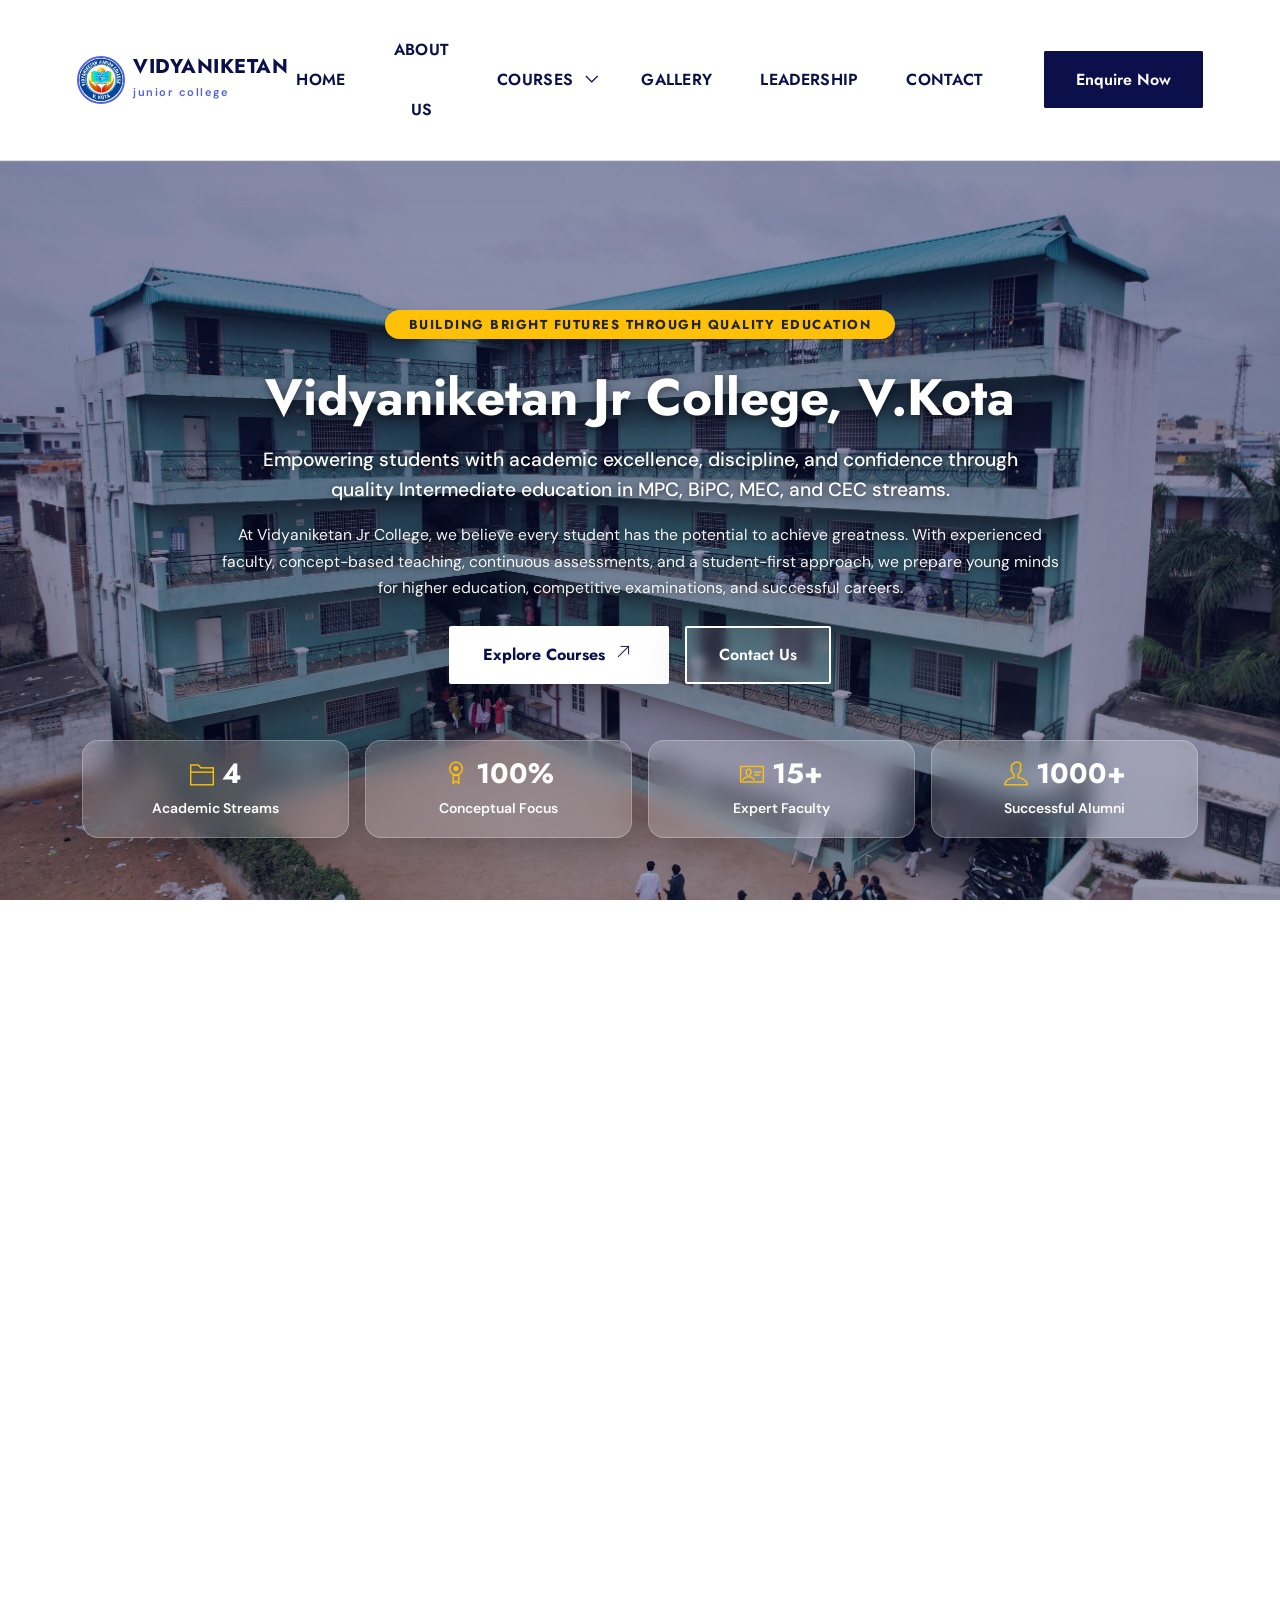
==== commit 73d30446: "Update background video, image conversions, pure white footer text across all pages, instant text lo" ====
--- a/index.html
+++ b/index.html
@@ -135,11 +135,14 @@
 	<!-- END NAVBAR -->
 
 	<!-- START HOME -->
-	<section class="home_bg"
-		style="background-image: url(assets/img/leadership/home.webp); background-size: cover; background-position: center center; position: relative;">
-		<!-- Overlay to make text highly readable -->
-		<div style="position: absolute; top: 0; left: 0; right: 0; bottom: 0; background: linear-gradient(180deg, rgba(11, 16, 74, 0.85) 0%, rgba(11, 16, 74, 0.75) 100%);">
-		</div>
+	<section class="home_bg" style="position: relative; overflow: hidden; min-height: 85vh; padding: 120px 0 60px; display: flex; align-items: center;">
+		<!-- Background Video -->
+		<video autoplay loop muted playsinline poster="images/college.webp" style="position: absolute; top: 50%; left: 50%; min-width: 100%; min-height: 100%; width: auto; height: auto; object-fit: cover; transform: translate(-50%, -50%); z-index: 0;">
+			<source src="images/hero-video.mp4" type="video/mp4">
+			<source src="images/Vidyaniketan%20video%2012%20seconds%20(1).mp4" type="video/mp4">
+		</video>
+		<!-- Light translucent overlay: keeps video bright & clearly visible while ensuring text contrast -->
+		<div style="position: absolute; top: 0; left: 0; right: 0; bottom: 0; background: linear-gradient(180deg, rgba(11, 16, 74, 0.45) 0%, rgba(11, 16, 74, 0.35) 100%); z-index: 1;"></div>
 		<div class="container" style="position: relative; z-index: 2;">
 			<div class="row justify-content-center">
 				<div class="col-lg-10 col-md-12 text-center">
@@ -148,69 +151,72 @@
 							style="font-family: 'Jost', sans-serif; font-size: 13px; letter-spacing: 1.5px; text-transform: uppercase;">
 							Building Bright Futures Through Quality Education
 						</span>
-						<h1 class="text-white mb-3" style="font-size: 3.2rem; font-weight: 700; line-height: 1.25;">
+						<h1 class="text-white mb-3" style="font-size: 3.2rem; font-weight: 700; line-height: 1.25; text-shadow: 0 2px 10px rgba(0,0,0,0.5);">
 							Vidyaniketan Jr College, V.Kota</h1>
-						<p class="lead text-white-50 mb-3 mx-auto"
-							style="font-size: 1.2rem; line-height: 1.6; max-width: 800px;">
+						<p class="lead text-white mb-3 mx-auto"
+							style="font-size: 1.2rem; line-height: 1.6; max-width: 800px; text-shadow: 0 1px 6px rgba(0,0,0,0.6); font-weight: 500;">
 							Empowering students with academic excellence, discipline, and confidence through quality
 							Intermediate education in MPC, BiPC, MEC, and CEC streams.</p>
-						<p class="text-white-50 mb-4 mx-auto"
-							style="font-size: 0.98rem; line-height: 1.7; max-width: 850px;">At
+						<p class="text-white mb-4 mx-auto"
+							style="font-size: 0.98rem; line-height: 1.7; max-width: 850px; text-shadow: 0 1px 6px rgba(0,0,0,0.6); opacity: 0.95;">At
 							Vidyaniketan Jr College, we believe every student has the potential to achieve greatness.
 							With experienced faculty, concept-based teaching, continuous assessments, and a
 							student-first approach, we prepare young minds for higher education, competitive
 							examinations, and successful careers.</p>
 					</div>
-					<div class="home_sb d-flex justify-content-center gap-3 flex-wrap mt-4">
-						<a href="courses.html" class="btn_one shadow-sm"
-							style="background: #fff; color: #0b104a; border-color: #fff; padding: 14px 32px; font-weight: 700;">Explore
+					<div class="home_sb d-flex justify-content-center gap-3 flex-wrap mt-4 mb-4">
+						<a href="courses.html" class="btn_one shadow-lg"
+							style="background: #ffffff; color: #0b104a; border-color: #ffffff; padding: 14px 32px; font-weight: 700;">Explore
 							Courses <i class="ti-arrow-top-right ms-1"></i></a>
-						<a href="contact.html" class="btn_one"
-							style="background: transparent; color: #fff; border-color: #fff; padding: 14px 32px; font-weight: 600;">Contact
+						<a href="contact.html" class="btn_one shadow-lg"
+							style="background: rgba(255,255,255,0.15); color: #fff; border-color: #fff; backdrop-filter: blur(5px); padding: 14px 32px; font-weight: 600;">Contact
 							Us</a>
 					</div>
 				</div><!--- END COL -->
 			</div><!--- END ROW -->
+
+			<!-- Integrated Glassmorphism Counter Strip -->
+			<div class="row g-3 mt-3 justify-content-center">
+				<div class="col-lg-3 col-6">
+					<div class="glass-counter-card text-center p-3" style="background: rgba(255, 255, 255, 0.18); backdrop-filter: blur(12px); -webkit-backdrop-filter: blur(12px); border: 1px solid rgba(255, 255, 255, 0.25); border-radius: 16px; box-shadow: 0 8px 32px rgba(0, 0, 0, 0.2);">
+						<div class="d-flex align-items-center justify-content-center gap-2 mb-1">
+							<span class="ti-folder" style="font-size: 24px; color: #ffc107;"></span>
+							<h2 class="counter-num mb-0 text-white fw-bold" style="font-size: 28px;">4</h2>
+						</div>
+						<p class="mb-0 text-white fw-semibold" style="font-size: 14px;">Academic Streams</p>
+					</div>
+				</div>
+				<div class="col-lg-3 col-6">
+					<div class="glass-counter-card text-center p-3" style="background: rgba(255, 255, 255, 0.18); backdrop-filter: blur(12px); -webkit-backdrop-filter: blur(12px); border: 1px solid rgba(255, 255, 255, 0.25); border-radius: 16px; box-shadow: 0 8px 32px rgba(0, 0, 0, 0.2);">
+						<div class="d-flex align-items-center justify-content-center gap-2 mb-1">
+							<span class="ti-medall-alt" style="font-size: 24px; color: #ffc107;"></span>
+							<h2 class="counter-num mb-0 text-white fw-bold" style="font-size: 28px;">100%</h2>
+						</div>
+						<p class="mb-0 text-white fw-semibold" style="font-size: 14px;">Conceptual Focus</p>
+					</div>
+				</div>
+				<div class="col-lg-3 col-6">
+					<div class="glass-counter-card text-center p-3" style="background: rgba(255, 255, 255, 0.18); backdrop-filter: blur(12px); -webkit-backdrop-filter: blur(12px); border: 1px solid rgba(255, 255, 255, 0.25); border-radius: 16px; box-shadow: 0 8px 32px rgba(0, 0, 0, 0.2);">
+						<div class="d-flex align-items-center justify-content-center gap-2 mb-1">
+							<span class="ti-id-badge" style="font-size: 24px; color: #ffc107;"></span>
+							<h2 class="counter-num mb-0 text-white fw-bold" style="font-size: 28px;">15+</h2>
+						</div>
+						<p class="mb-0 text-white fw-semibold" style="font-size: 14px;">Expert Faculty</p>
+					</div>
+				</div>
+				<div class="col-lg-3 col-6">
+					<div class="glass-counter-card text-center p-3" style="background: rgba(255, 255, 255, 0.18); backdrop-filter: blur(12px); -webkit-backdrop-filter: blur(12px); border: 1px solid rgba(255, 255, 255, 0.25); border-radius: 16px; box-shadow: 0 8px 32px rgba(0, 0, 0, 0.2);">
+						<div class="d-flex align-items-center justify-content-center gap-2 mb-1">
+							<span class="ti-user" style="font-size: 24px; color: #ffc107;"></span>
+							<h2 class="counter-num mb-0 text-white fw-bold" style="font-size: 28px;">1000+</h2>
+						</div>
+						<p class="mb-0 text-white fw-semibold" style="font-size: 14px;">Successful Alumni</p>
+					</div>
+				</div>
+			</div>
 		</div><!--- END CONTAINER -->
 	</section>
-	<!-- END  HOME -->
-
-	<!-- START COUNTER -->
-	<section class="count_area counter_feature">
-		<div class="container">
-			<div class="row">
-				<div class="col-lg-3 col-sm-6 col-xs-12">
-					<div class="single-counter">
-						<span class="ti-folder sc_one"></span>
-						<h2 class="counter-num">4</h2>
-						<p>Academic Streams</p>
-					</div>
-				</div>
-				<div class="col-lg-3 col-sm-6 col-xs-12">
-					<div class="single-counter">
-						<span class="ti-medall-alt sc_two"></span>
-						<h2 class="counter-num">100</h2>
-						<p>% Conceptual Focus</p>
-					</div>
-				</div><!-- END COL -->
-				<div class="col-lg-3 col-sm-6 col-xs-12">
-					<div class="single-counter">
-						<span class="ti-id-badge sc_three"></span>
-						<h2 class="counter-num">15</h2>
-						<p>+ Expert Faculty</p>
-					</div>
-				</div><!-- END COL -->
-				<div class="col-lg-3 col-sm-6 col-xs-12">
-					<div class="single-counter">
-						<span class="ti-user sc_four"></span>
-						<h2 class="counter-num">1000</h2>
-						<p>+ Successful Alumni</p>
-					</div>
-				</div><!-- END COL -->
-			</div><!--- END ROW -->
-		</div><!--- END CONTAINER -->
-	</section>
-	<!-- END COUNTER -->
+	<!-- END HOME -->
 
 	<!-- START WHY CHOOSE US -->
 	<section class="top_cat__area section-padding"
@@ -765,7 +771,7 @@
 							<img src="images/logo.webp" alt="Vidyaniketan Logo" style="height: 44px; width: auto; border-radius: 50%; object-fit: cover; border: 2px solid #ffc107;">
 							<span style="font-family: 'Jost', sans-serif; font-size: 22px; font-weight: 700; color: #fff; letter-spacing: 0.5px;">VIDYANIKETAN</span>
 						</a>
-						<p class="mt-3 text-white-50">Building strong foundations for higher education through academic
+						<p class="mt-3 text-white">Building strong foundations for higher education through academic
 							excellence, experienced faculty, disciplined learning, and holistic student development.</p>
 						<div class="social_profile mt-4">
 							<ul>
@@ -781,18 +787,18 @@
 					<div class="single_footer">
 						<h4 class="text-white">Quick Links</h4>
 						<ul class="list-unstyled mt-3">
-							<li class="mb-2"><a href="index.html" class="text-white-50 text-decoration-none">Home</a>
-							</li>
-							<li class="mb-2"><a href="about.html" class="text-white-50 text-decoration-none">About</a>
+							<li class="mb-2"><a href="index.html" class="text-white text-decoration-none">Home</a>
+							</li>
+							<li class="mb-2"><a href="about.html" class="text-white text-decoration-none">About</a>
 							</li>
 							<li class="mb-2"><a href="courses.html"
-									class="text-white-50 text-decoration-none">Courses</a></li>
+									class="text-white text-decoration-none">Courses</a></li>
 							<li class="mb-2"><a href="gallery.html"
-									class="text-white-50 text-decoration-none">Gallery</a></li>
+									class="text-white text-decoration-none">Gallery</a></li>
 							<li class="mb-2"><a href="leadership.html"
-									class="text-white-50 text-decoration-none">Leadership</a></li>
+									class="text-white text-decoration-none">Leadership</a></li>
 							<li class="mb-2"><a href="contact.html"
-									class="text-white-50 text-decoration-none">Contact</a></li>
+									class="text-white text-decoration-none">Contact</a></li>
 						</ul>
 					</div>
 				</div><!--- END COL -->
@@ -800,10 +806,10 @@
 					<div class="single_footer">
 						<h4 class="text-white">Courses</h4>
 						<ul class="list-unstyled mt-3">
-							<li class="mb-2"><a href="mpc.html" class="text-white-50 text-decoration-none">MPC Stream</a></li>
-							<li class="mb-2"><a href="bipc.html" class="text-white-50 text-decoration-none">BiPC Stream</a></li>
-							<li class="mb-2"><a href="mec.html" class="text-white-50 text-decoration-none">MEC Stream</a></li>
-							<li class="mb-2"><a href="cec.html" class="text-white-50 text-decoration-none">CEC Stream</a></li>
+							<li class="mb-2"><a href="mpc.html" class="text-white text-decoration-none">MPC Stream</a></li>
+							<li class="mb-2"><a href="bipc.html" class="text-white text-decoration-none">BiPC Stream</a></li>
+							<li class="mb-2"><a href="mec.html" class="text-white text-decoration-none">MEC Stream</a></li>
+							<li class="mb-2"><a href="cec.html" class="text-white text-decoration-none">CEC Stream</a></li>
 						</ul>
 					</div>
 				</div><!--- END COL -->
@@ -812,11 +818,11 @@
 						<h4 class="text-white">Address</h4>
 						<div class="sf_contact mt-3">
 							<span class="ti-map text-warning"></span>
-							<p class="text-white-50 mb-0">2F4Q+XFH, Patrapalle, V.Kota,<br>Andhra Pradesh - 517424</p>
+							<p class="text-white mb-0">2F4Q+XFH, Patrapalle, V.Kota,<br>Andhra Pradesh - 517424</p>
 						</div>
 						<div class="sf_contact mt-2">
 							<span class="ti-time text-warning"></span>
-							<p class="text-white-50 mb-0">
+							<p class="text-white mb-0">
 								Office Hours: Mon - Sat<br>
 								9:30 AM - 5:00 PM
 							</p>
@@ -824,7 +830,7 @@
 
 						<div class="sf_contact mt-2">
 							<span class="ti-mobile text-warning"></span>
-							<p class="text-white-50 mb-0">
+							<p class="text-white mb-0">
 								Phone:
 								<a href="tel:+919441331993"
 									style="color: #ffc107; text-decoration: none;">9441331993</a><br>
@@ -835,7 +841,7 @@
 
 						<div class="sf_contact mt-2">
 							<span class="ti-email text-warning"></span>
-							<p class="text-white-50 mb-0">
+							<p class="text-white mb-0">
 								Email:
 								<a href="mailto:info@vidyaniketan.com" style="color: #ffc107; text-decoration: none;">
 									info@vidyaniketan.com
@@ -858,7 +864,7 @@
 	<!-- START FOOTER COPYRIGHT -->
 	<div class="foot_copy" style="background: #090d3d; border-top: 1px solid rgba(255,255,255,0.05); padding: 20px 0;">
 		<div class="footer_copyright text-center">
-			<p class="text-white-50 mb-0">&copy; 2026 Vidyaniketan Jr College, V.Kota. All Rights Reserved.</p>
+			<p class="text-white mb-0">&copy; 2026 Vidyaniketan Jr College, V.Kota. All Rights Reserved.</p>
 		</div>
 	</div>
 	<!-- END FOOTER COPYRIGHT -->
--- a/assets/css/style.css
+++ b/assets/css/style.css
@@ -3032,5 +3032,152 @@
     transform: translateY(-3px);
 }
 
-
-
+/* ==========================================================================
+   GLOBAL FOOTER STYLING: PURE WHITE TEXT ACROSS ALL PAGES
+   ========================================================================== */
+.footer,
+.footer *,
+.single_footer,
+.single_footer *,
+.footer_copyright,
+.footer_copyright *,
+.single_footer p,
+.single_footer h4,
+.single_footer span,
+.single_footer ul li,
+.single_footer ul li a,
+.footer_copyright p,
+.footer_copyright a {
+	color: #ffffff !important;
+}
+
+.footer a:hover,
+.single_footer a:hover,
+.single_footer ul li a:hover,
+.footer_copyright a:hover {
+	color: #ffc107 !important;
+	text-decoration: underline !important;
+}
+
+.footer .social_profile ul li a {
+	color: #ffffff !important;
+	border-color: rgba(255, 255, 255, 0.3) !important;
+}
+
+.footer .social_profile ul li a:hover {
+	background: #525fe1 !important;
+	border-color: #525fe1 !important;
+	color: #ffffff !important;
+}
+
+/* ==========================================================================
+   GLOBAL MOBILE RESPONSIVENESS FIXES
+   ========================================================================== */
+html, body {
+	overflow-x: hidden !important;
+	max-width: 100% !important;
+}
+
+img, video {
+	max-width: 100%;
+	height: auto;
+}
+
+/* Hero background video responsiveness */
+.home_bg video {
+	max-width: none !important;
+	height: 100% !important;
+}
+
+@media only screen and (max-width: 991px) {
+	.home_bg {
+		min-height: auto !important;
+		padding: 100px 0 50px !important;
+	}
+	
+	.hero-text h1 {
+		font-size: 2.2rem !important;
+		line-height: 1.3 !important;
+	}
+
+	.hero-text p {
+		font-size: 1rem !important;
+	}
+
+	.section-padding {
+		padding: 50px 0 !important;
+	}
+
+	.section-title h2 {
+		font-size: 28px !important;
+		line-height: 36px !important;
+	}
+
+	.section-title p {
+		width: 95% !important;
+	}
+
+	#navigation {
+		padding: 15px 20px !important;
+	}
+	
+	.equal-height-row > div {
+		margin-bottom: 20px;
+	}
+}
+
+@media only screen and (max-width: 576px) {
+	.hero-text h1 {
+		font-size: 1.7rem !important;
+	}
+
+	.hero-text p {
+		font-size: 0.9rem !important;
+	}
+
+	.home_sb {
+		flex-direction: column;
+		width: 100%;
+	}
+
+	.home_sb .btn_one {
+		width: 100%;
+		text-align: center;
+	}
+
+	.glass-counter-card {
+		padding: 10px !important;
+	}
+
+	.glass-counter-card h2 {
+		font-size: 22px !important;
+	}
+
+	.glass-counter-card p {
+		font-size: 12px !important;
+	}
+
+	.site-logo span {
+		font-size: 16px !important;
+	}
+}
+
+/* ==========================================================================
+   INSTANT TEXT LOAD & RENDERING OPTIMIZATION
+   ========================================================================== */
+.preloaders {
+	display: none !important;
+	opacity: 0 !important;
+	pointer-events: none !important;
+}
+
+.wow {
+	visibility: visible !important;
+	opacity: 1 !important;
+	animation-duration: 0.3s !important;
+}
+
+
+
+
+
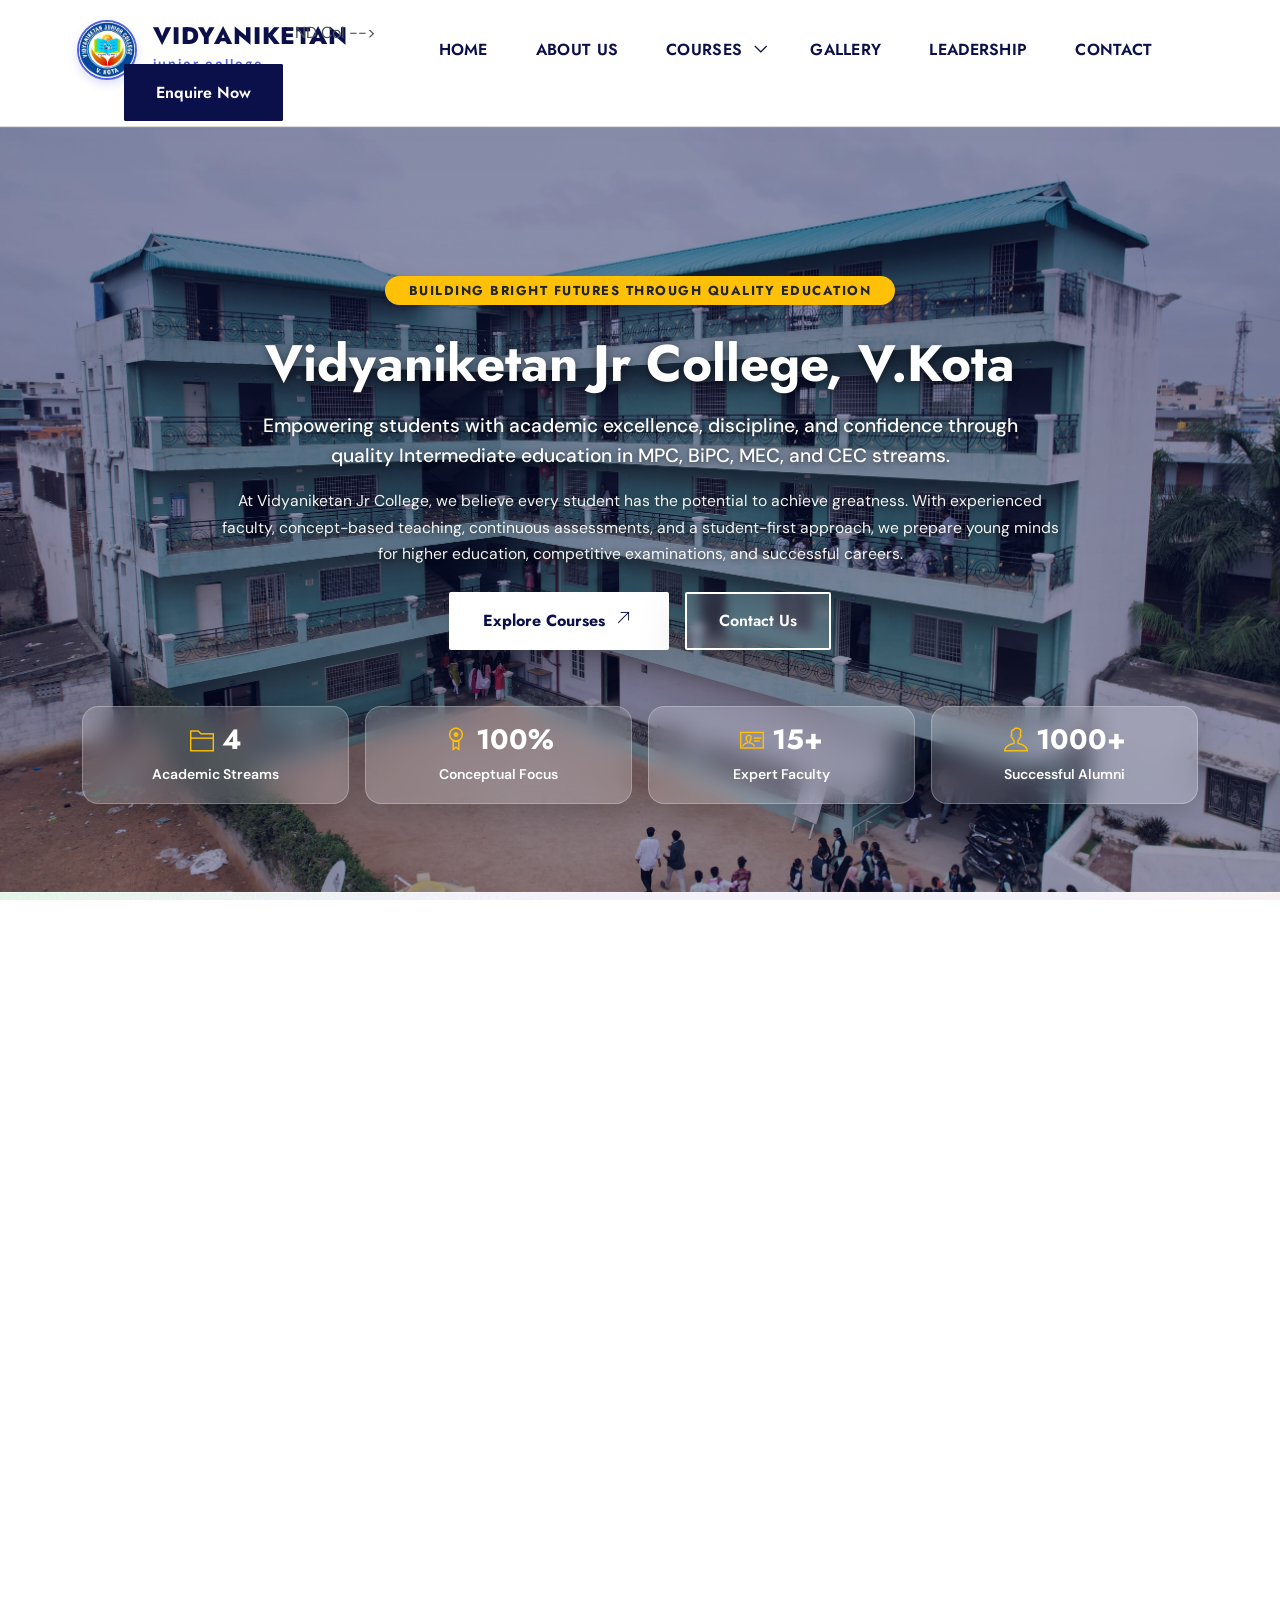
==== commit 3b0265eb: "Increase logo and college name size with proper vertical alignment, and replace X icon with YouTube " ====
--- a/index.html
+++ b/index.html
@@ -82,15 +82,15 @@
 			<div class="row">
 				<div class="col-20 align-self-center">
 					<div class="site-logo">
-						<a href="index.html" class="d-flex align-items-center gap-2" style="text-decoration: none;">
-							<img src="images/logo.webp" alt="Vidyaniketan Logo" style="height: 48px; width: auto; border-radius: 50%; object-fit: cover; border: 2px solid #525fe1;">
-							<div>
-								<span style="font-family: 'Jost', sans-serif; font-size: 20px; font-weight: 700; color: #0b104a; letter-spacing: 0.5px; display: block; text-transform: uppercase; line-height: 1.1;">VIDYANIKETAN</span>
-								<span style="font-family: 'DM Sans', sans-serif; font-size: 11px; font-weight: 600; color: #525fe1; letter-spacing: 1.5px; display: block; text-transform: lowercase; margin-top: 1px;">junior college</span>
+						<a href="index.html" class="d-flex align-items-center gap-3" style="text-decoration: none;">
+							<img src="images/logo.webp" alt="Vidyaniketan Logo" style="height: 60px; width: auto; border-radius: 50%; object-fit: cover; border: 2.5px solid #525fe1; box-shadow: 0 4px 10px rgba(82, 95, 225, 0.2);">
+							<div class="d-flex flex-column justify-content-center">
+								<span style="font-family: 'Jost', sans-serif; font-size: 24px; font-weight: 800; color: #0b104a; letter-spacing: 0.8px; display: block; text-transform: uppercase; line-height: 1.1;">VIDYANIKETAN</span>
+								<span style="font-family: 'DM Sans', sans-serif; font-size: 12.5px; font-weight: 700; color: #525fe1; letter-spacing: 2px; display: block; text-transform: lowercase; margin-top: 2px;">junior college</span>
 							</div>
 						</a>
 					</div>
-				</div><!--- END Col -->
+				</div>ND Col -->
 
 				<div class="col-60 d-flex">
 					<nav id="main-menu">
@@ -776,7 +776,7 @@
 						<div class="social_profile mt-4">
 							<ul>
 								<li><a class="f_facebook" href="#"><i class="fa-brands fa-facebook-f"></i></a></li>
-								<li><a class="f_twitter" href="#"><i class="fa-solid fa-x"></i></a></li>
+								<li><a class="f_youtube" href="#"><i class="fa-brands fa-youtube"></i></a></li>
 								<li><a class="f_instagram" href="#"><i class="fa-brands fa-instagram"></i></a></li>
 								<li><a class="f_linkedin" href="#"><i class="fa-brands fa-linkedin-in"></i></a></li>
 							</ul>
--- a/assets/css/style.css
+++ b/assets/css/style.css
@@ -249,10 +249,12 @@
 	width: 20%;
 }
 .site-logo{
-	width: 150px;
+	width: auto;
+	max-width: 360px;
 }
 .site-logo a{
-	display: block;
+	display: flex;
+	align-items: center;
 }
 .site-logo img{
 	max-width: 100%;
@@ -2520,6 +2522,7 @@
 }
 .f_facebook:hover{background:#3B5998;}
 .f_twitter:hover{background:#1A90D9;}
+.f_youtube:hover{background:#FF0000;}
 .f_instagram:hover{background:#FF5252;}
 .f_linkedin:hover{background:#0e76a8;}
 .foot_img{width:100%;}
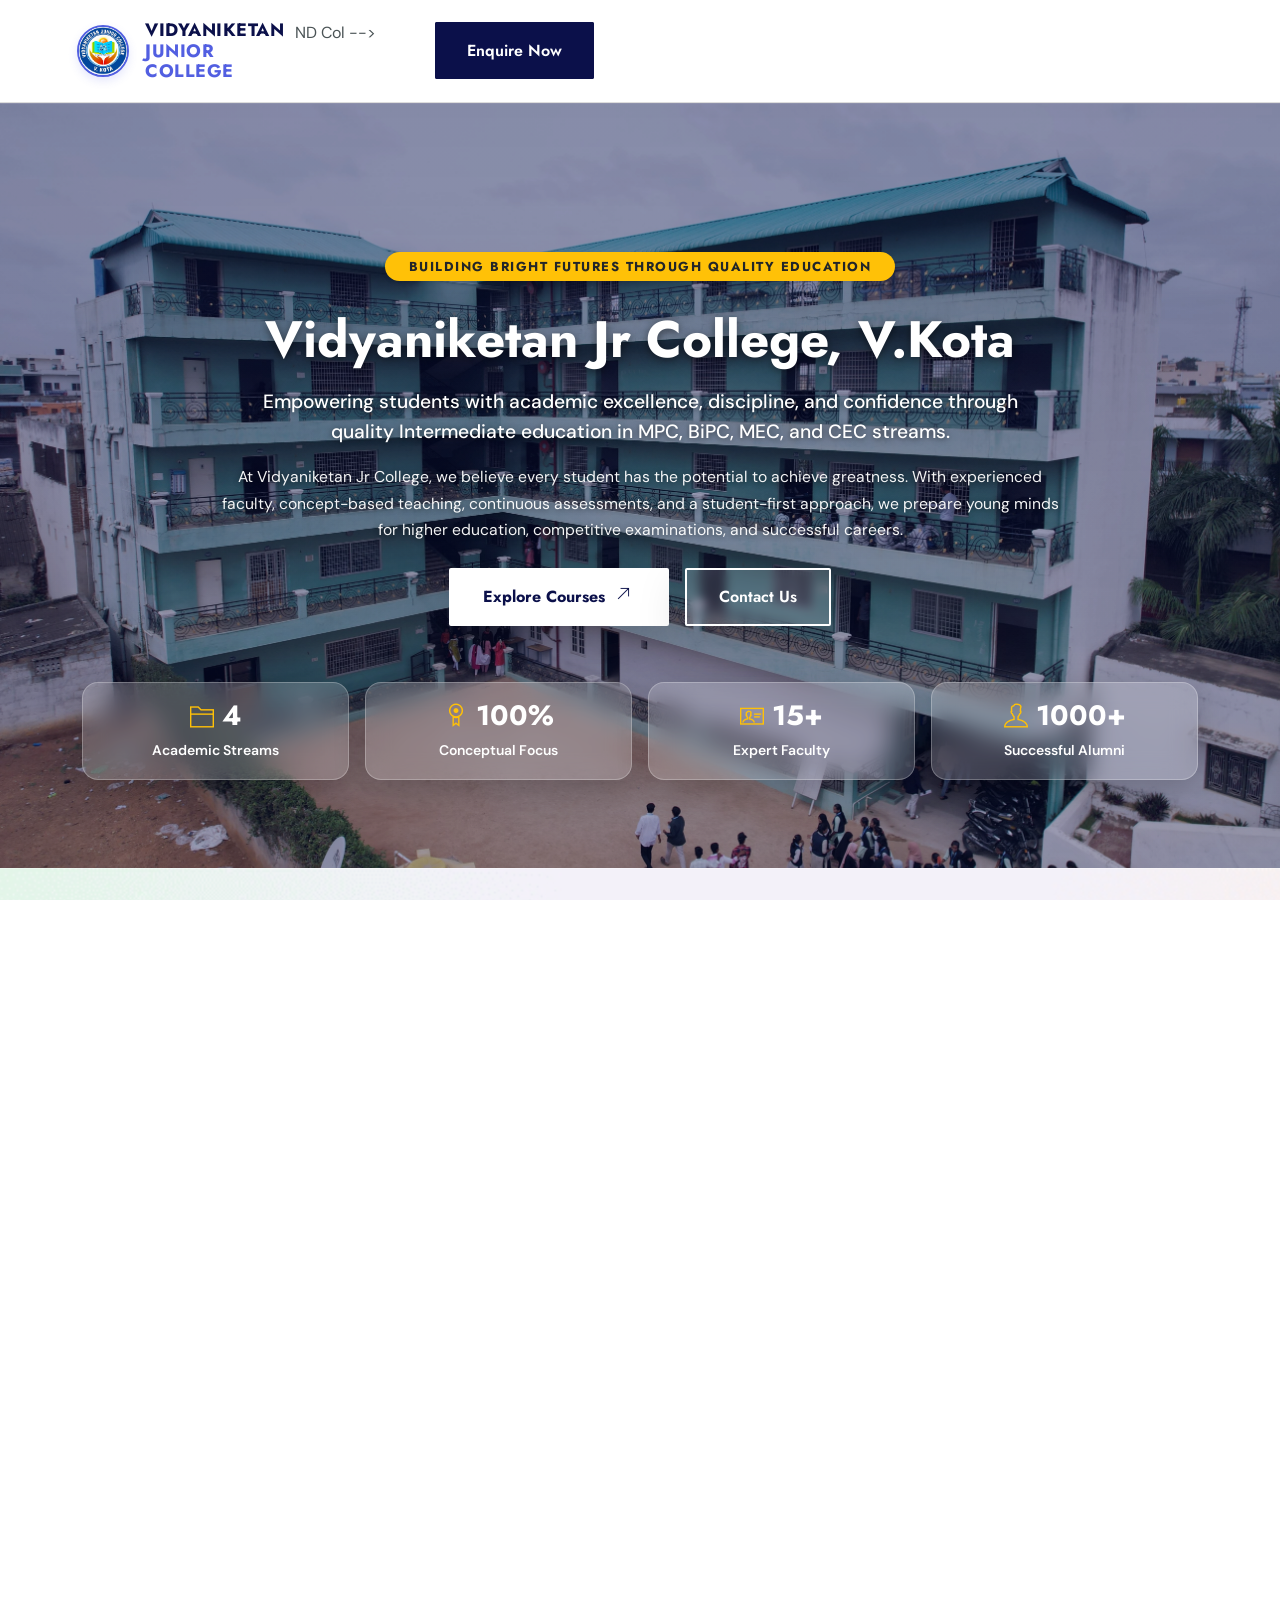
==== commit 7dfea1b4: "Set VIDYANIKETAN and JUNIOR COLLEGE to equal font size in both header and footer" ====
--- a/index.html
+++ b/index.html
@@ -83,35 +83,14 @@
 				<div class="col-20 align-self-center">
 					<div class="site-logo">
 						<a href="index.html" class="d-flex align-items-center gap-3" style="text-decoration: none;">
-							<img src="images/logo.webp" alt="Vidyaniketan Logo" style="height: 60px; width: auto; border-radius: 50%; object-fit: cover; border: 2.5px solid #525fe1; box-shadow: 0 4px 10px rgba(82, 95, 225, 0.2);">
+							<img src="images/logo.webp" alt="Vidyaniketan Logo" style="height: 52px; width: auto; border-radius: 50%; object-fit: cover; border: 2px solid #525fe1; box-shadow: 0 4px 10px rgba(82, 95, 225, 0.15);">
 							<div class="d-flex flex-column justify-content-center">
-								<span style="font-family: 'Jost', sans-serif; font-size: 24px; font-weight: 800; color: #0b104a; letter-spacing: 0.8px; display: block; text-transform: uppercase; line-height: 1.1;">VIDYANIKETAN</span>
-								<span style="font-family: 'DM Sans', sans-serif; font-size: 12.5px; font-weight: 700; color: #525fe1; letter-spacing: 2px; display: block; text-transform: lowercase; margin-top: 2px;">junior college</span>
+								<span style="font-family: 'Jost', sans-serif; font-size: 18px; font-weight: 700; color: #0b104a; letter-spacing: 0.5px; display: block; text-transform: uppercase; line-height: 1.15;">VIDYANIKETAN</span>
+								<span style="font-family: 'Jost', sans-serif; font-size: 18px; font-weight: 700; color: #525fe1; letter-spacing: 0.5px; display: block; text-transform: uppercase; line-height: 1.15;">JUNIOR COLLEGE</span>
 							</div>
 						</a>
 					</div>
 				</div>ND Col -->
-
-				<div class="col-60 d-flex">
-					<nav id="main-menu">
-						<ul>
-							<li><a href="index.html">Home</a></li>
-							<li><a href="about.html">About Us</a></li>
-							<li class="menu-item-has-children"><a href="courses.html">Courses</a>
-								<ul>
-									<li><a href="courses.html">All Courses</a></li>
-									<li><a href="mpc.html">MPC Stream</a></li>
-									<li><a href="bipc.html">BiPC Stream</a></li>
-									<li><a href="mec.html">MEC Stream</a></li>
-									<li><a href="cec.html">CEC Stream</a></li>
-								</ul>
-							</li>
-							<li><a href="gallery.html">Gallery</a></li>
-							<li><a href="leadership.html">Leadership</a></li>
-							<li><a href="contact.html">Contact</a></li>
-						</ul>
-					</nav>
-				</div><!--- END Col -->
 
 				<div class="col-20 d-none d-xl-block text-end align-self-center">
 					<a href="contact.html" class="btn_one">Enquire Now</a>
@@ -767,9 +746,12 @@
 			<div class="row">
 				<div class="col-lg-4 col-sm-6 col-xs-12">
 					<div class="single_footer">
-						<a href="index.html" class="d-flex align-items-center gap-2 mb-3" style="text-decoration: none;">
-							<img src="images/logo.webp" alt="Vidyaniketan Logo" style="height: 44px; width: auto; border-radius: 50%; object-fit: cover; border: 2px solid #ffc107;">
-							<span style="font-family: 'Jost', sans-serif; font-size: 22px; font-weight: 700; color: #fff; letter-spacing: 0.5px;">VIDYANIKETAN</span>
+						<a href="index.html" class="d-flex align-items-center gap-3 mb-3" style="text-decoration: none;">
+							<img src="images/logo.webp" alt="Vidyaniketan Logo" style="height: 48px; width: auto; border-radius: 50%; object-fit: cover; border: 2px solid #ffc107;">
+							<div class="d-flex flex-column justify-content-center">
+								<span style="font-family: 'Jost', sans-serif; font-size: 18px; font-weight: 700; color: #fff; letter-spacing: 0.5px; display: block; text-transform: uppercase; line-height: 1.15;">VIDYANIKETAN</span>
+								<span style="font-family: 'Jost', sans-serif; font-size: 18px; font-weight: 700; color: #ffc107; letter-spacing: 0.5px; display: block; text-transform: uppercase; line-height: 1.15;">JUNIOR COLLEGE</span>
+							</div>
 						</a>
 						<p class="mt-3 text-white">Building strong foundations for higher education through academic
 							excellence, experienced faculty, disciplined learning, and holistic student development.</p>
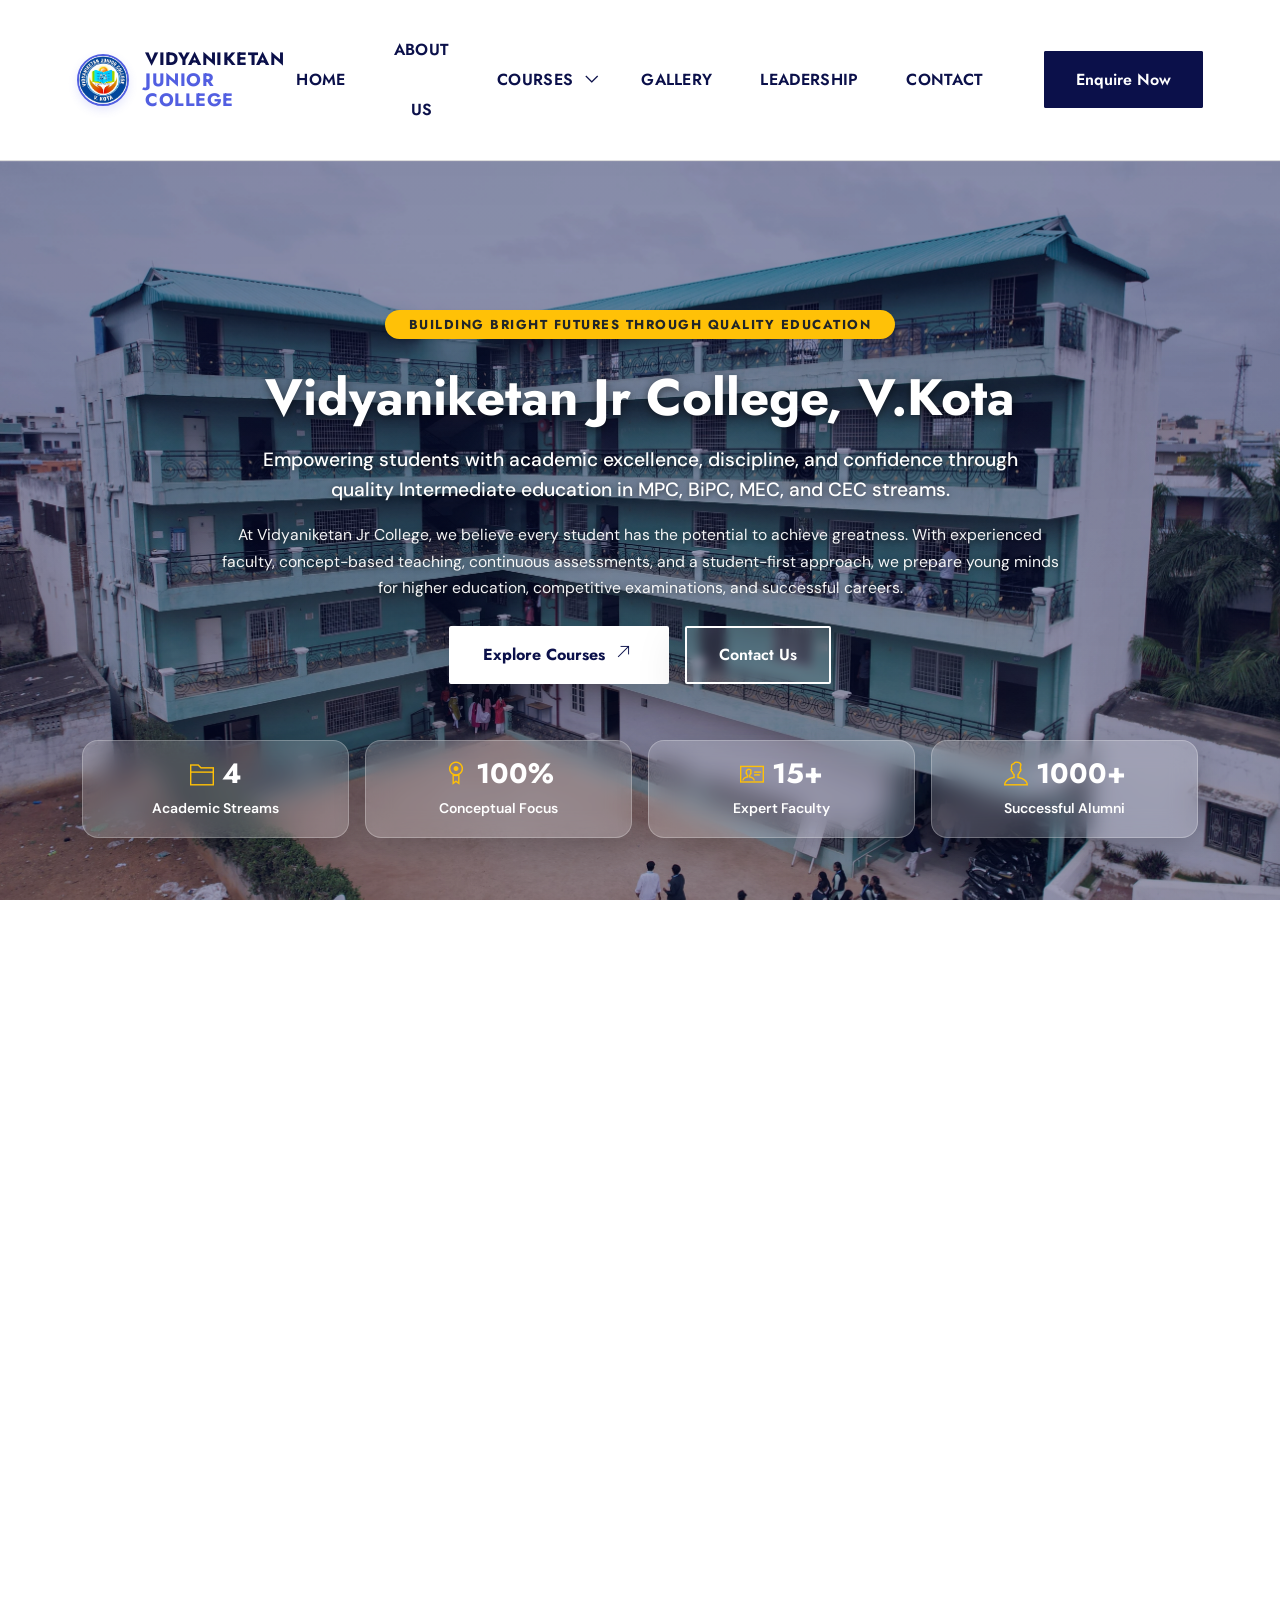
==== commit d6a30596: "Update footer across all pages with official social media links" ====
--- a/index.html
+++ b/index.html
@@ -90,7 +90,28 @@
 							</div>
 						</a>
 					</div>
-				</div>ND Col -->
+				</div><!--- END Col -->
+
+				<div class="col-60 d-flex">
+					<nav id="main-menu">
+						<ul>
+							<li><a href="index.html">Home</a></li>
+							<li><a href="about.html">About Us</a></li>
+							<li class="menu-item-has-children"><a href="courses.html">Courses</a>
+								<ul>
+									<li><a href="courses.html">All Courses</a></li>
+									<li><a href="mpc.html">MPC Stream</a></li>
+									<li><a href="bipc.html">BiPC Stream</a></li>
+									<li><a href="mec.html">MEC Stream</a></li>
+									<li><a href="cec.html">CEC Stream</a></li>
+								</ul>
+							</li>
+							<li><a href="gallery.html">Gallery</a></li>
+							<li><a href="leadership.html">Leadership</a></li>
+							<li><a href="contact.html">Contact</a></li>
+						</ul>
+					</nav>
+				</div>
 
 				<div class="col-20 d-none d-xl-block text-end align-self-center">
 					<a href="contact.html" class="btn_one">Enquire Now</a>
@@ -757,10 +778,9 @@
 							excellence, experienced faculty, disciplined learning, and holistic student development.</p>
 						<div class="social_profile mt-4">
 							<ul>
-								<li><a class="f_facebook" href="#"><i class="fa-brands fa-facebook-f"></i></a></li>
-								<li><a class="f_youtube" href="#"><i class="fa-brands fa-youtube"></i></a></li>
-								<li><a class="f_instagram" href="#"><i class="fa-brands fa-instagram"></i></a></li>
-								<li><a class="f_linkedin" href="#"><i class="fa-brands fa-linkedin-in"></i></a></li>
+								<li><a class="f_facebook" href="https://www.facebook.com/profile.php?id=61592861813890" target="_blank" rel="noopener noreferrer"><i class="fa-brands fa-facebook-f"></i></a></li>
+								<li><a class="f_youtube" href="https://www.youtube.com/@VidyaniketanJrCollegevkota" target="_blank" rel="noopener noreferrer"><i class="fa-brands fa-youtube"></i></a></li>
+								<li><a class="f_instagram" href="https://www.instagram.com/vidyaniketanjrcollege/" target="_blank" rel="noopener noreferrer"><i class="fa-brands fa-instagram"></i></a></li>
 							</ul>
 						</div>
 					</div>
@@ -769,18 +789,12 @@
 					<div class="single_footer">
 						<h4 class="text-white">Quick Links</h4>
 						<ul class="list-unstyled mt-3">
-							<li class="mb-2"><a href="index.html" class="text-white text-decoration-none">Home</a>
-							</li>
-							<li class="mb-2"><a href="about.html" class="text-white text-decoration-none">About</a>
-							</li>
-							<li class="mb-2"><a href="courses.html"
-									class="text-white text-decoration-none">Courses</a></li>
-							<li class="mb-2"><a href="gallery.html"
-									class="text-white text-decoration-none">Gallery</a></li>
-							<li class="mb-2"><a href="leadership.html"
-									class="text-white text-decoration-none">Leadership</a></li>
-							<li class="mb-2"><a href="contact.html"
-									class="text-white text-decoration-none">Contact</a></li>
+							<li class="mb-2"><a href="index.html" class="text-white text-decoration-none">Home</a></li>
+							<li class="mb-2"><a href="about.html" class="text-white text-decoration-none">About</a></li>
+							<li class="mb-2"><a href="courses.html" class="text-white text-decoration-none">Courses</a></li>
+							<li class="mb-2"><a href="gallery.html" class="text-white text-decoration-none">Gallery</a></li>
+							<li class="mb-2"><a href="leadership.html" class="text-white text-decoration-none">Leadership</a></li>
+							<li class="mb-2"><a href="contact.html" class="text-white text-decoration-none">Contact</a></li>
 						</ul>
 					</div>
 				</div><!--- END COL -->
@@ -814,10 +828,8 @@
 							<span class="ti-mobile text-warning"></span>
 							<p class="text-white mb-0">
 								Phone:
-								<a href="tel:+919441331993"
-									style="color: #ffc107; text-decoration: none;">9441331993</a><br>
-								<a href="tel:+919652850950"
-									style="color: #ffc107; text-decoration: none;">9652850950</a>
+								<a href="tel:+919441331993" style="color: #ffc107; text-decoration: none;">9441331993</a><br>
+								<a href="tel:+919652850950" style="color: #ffc107; text-decoration: none;">9652850950</a>
 							</p>
 						</div>
 
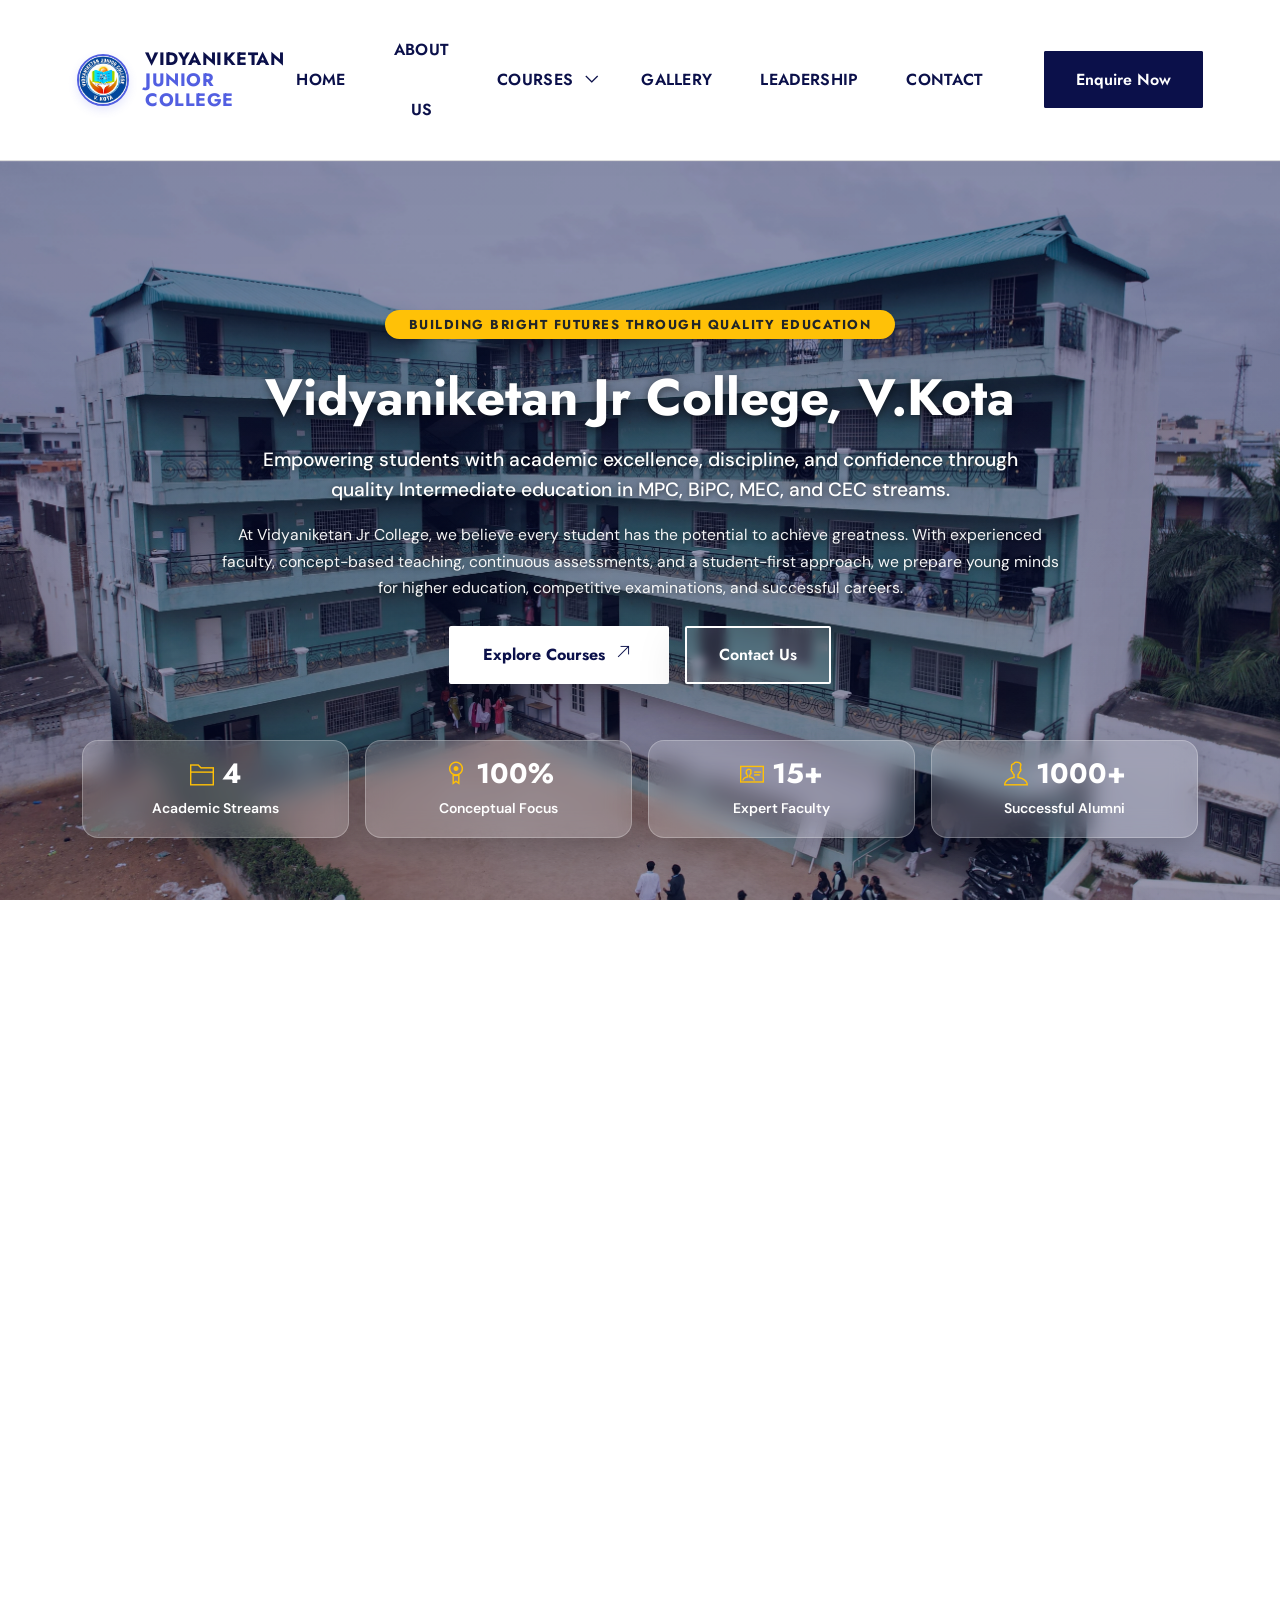
==== commit 293a4517: "Add Long-Term CETs programs, interactive gallery filters, and optimized campus achievements media" ====
--- a/index.html
+++ b/index.html
@@ -432,10 +432,10 @@
 								<span class="text-primary fw-bold" style="font-size: 13px;"><i class="ti-book me-1"></i>2 Years</span>
 							</div>
 							<h4 class="mt-2 mb-2" style="font-size: 19px; font-weight: 700;"><a href="mpc.html" style="color: #0b104a; text-decoration: none;">MPC Stream</a></h4>
-							<p class="text-muted mb-3" style="font-size: 14px; line-height: 1.5; min-height: 80px;">Mathematics, Physics & Chemistry. Ideal for students passionate about science and technology. Establishes strong foundations for engineering and computer science.</p>
+							<p class="text-muted mb-3" style="font-size: 14px; line-height: 1.5; min-height: 80px;">Mathematics, Physics & Chemistry. Ideal for students passionate about science and technology. Gateway to engineering, JEE Main & AP EAPCET.</p>
 							<div class="d-flex flex-column gap-2 mt-3">
 								<div class="d-flex align-items-center text-secondary" style="font-size: 13px; font-weight: 500;">
-									<i class="ti-book text-warning me-2" style="font-size: 15px;"></i> 3 Core Subjects (Maths, Physics, Chem)
+									<i class="ti-bolt text-warning me-2" style="font-size: 15px;"></i> Long-Term CET: EAPCET + IIT(Mains)
 								</div>
 								<div class="price mt-1 text-center" style="font-size: 13px; font-weight: 600; background: #eef2ff; color: #0b104a; border-radius: 6px; padding: 6px 10px;">
 									<i class="ti-target me-1 text-primary"></i> Engineering & Tech Focus
@@ -458,10 +458,10 @@
 								<span class="text-danger fw-bold" style="font-size: 13px;"><i class="ti-book me-1"></i>2 Years</span>
 							</div>
 							<h4 class="mt-2 mb-2" style="font-size: 19px; font-weight: 700;"><a href="bipc.html" style="color: #0b104a; text-decoration: none;">BiPC Stream</a></h4>
-							<p class="text-muted mb-3" style="font-size: 14px; line-height: 1.5; min-height: 80px;">Biology, Physics & Chemistry. Prepares students for careers in medicine, healthcare, biological sciences, and practical laboratory research.</p>
+							<p class="text-muted mb-3" style="font-size: 14px; line-height: 1.5; min-height: 80px;">Biology, Physics & Chemistry. Prepares students for medicine, healthcare, and entrance exams like NEET-UG and AP EAPCET.</p>
 							<div class="d-flex flex-column gap-2 mt-3">
 								<div class="d-flex align-items-center text-secondary" style="font-size: 13px; font-weight: 500;">
-									<i class="ti-book text-warning me-2" style="font-size: 15px;"></i> 3 Core Subjects (Bio, Physics, Chem)
+									<i class="ti-bolt text-danger me-2" style="font-size: 15px;"></i> Long-Term CET: EAPCET + NEET
 								</div>
 								<div class="price mt-1 text-center" style="font-size: 13px; font-weight: 600; background: #fff1f2; color: #9f1239; border-radius: 6px; padding: 6px 10px;">
 									<i class="ti-heart me-1 text-danger"></i> Medical & Healthcare Focus
@@ -510,10 +510,10 @@
 								<span class="text-success fw-bold" style="font-size: 13px;"><i class="ti-book me-1"></i>2 Years</span>
 							</div>
 							<h4 class="mt-2 mb-2" style="font-size: 19px; font-weight: 700;"><a href="cec.html" style="color: #0b104a; text-decoration: none;">CEC Stream</a></h4>
-							<p class="text-muted mb-3" style="font-size: 14px; line-height: 1.5; min-height: 80px;">Civics, Economics & Commerce. Comprehensive understanding of business principles, governance, economics, and administrative careers.</p>
+							<p class="text-muted mb-3" style="font-size: 14px; line-height: 1.5; min-height: 80px;">Civics, Economics & Commerce. Comprehensive understanding of business, economics, and preparation for CA-CPT / CA-Foundation.</p>
 							<div class="d-flex flex-column gap-2 mt-3">
 								<div class="d-flex align-items-center text-secondary" style="font-size: 13px; font-weight: 500;">
-									<i class="ti-book text-warning me-2" style="font-size: 15px;"></i> 3 Core Subjects (Civics, Eco, Commerce)
+									<i class="ti-bolt text-success me-2" style="font-size: 15px;"></i> Long-Term Coaching: CA-CPT
 								</div>
 								<div class="price mt-1 text-center" style="font-size: 13px; font-weight: 600; background: #f0fdf4; color: #166534; border-radius: 6px; padding: 6px 10px;">
 									<i class="ti-briefcase me-1 text-success"></i> Business & Admin Focus
@@ -528,6 +528,29 @@
 					</div>
 				</div><!-- END COL -->
 			</div><!--- END ROW -->
+
+			<!-- Long-Term CETs Highlight Strip -->
+			<div class="row mt-4">
+				<div class="col-12 wow fadeInUp" data-wow-delay="0.2s">
+					<div class="p-4 rounded-4 shadow-sm text-center text-md-start d-flex flex-column flex-md-row align-items-center justify-content-between gap-3" style="background: linear-gradient(135deg, #0b104a 0%, #1e293b 100%); color: #fff;">
+						<div class="d-flex align-items-center gap-3">
+							<div class="rounded-circle d-flex align-items-center justify-content-center flex-shrink-0" style="width: 55px; height: 55px; background: rgba(255, 193, 7, 0.2); color: #ffc107; font-size: 24px;">
+								<i class="fa-solid fa-graduation-cap"></i>
+							</div>
+							<div>
+								<span class="badge bg-warning text-dark px-3 py-1 mb-1 fw-bold" style="font-size: 11px;">ADMISSIONS OPEN</span>
+								<h5 class="text-white mb-1 fw-bold">Specialized Long-Term CETs Batches</h5>
+								<p class="text-white-50 mb-0" style="font-size: 14px;">
+									<strong>MPC (MPS):</strong> with EAPCET + IIT (Mains) &bull; <strong>BiPC:</strong> with EAPCET + NEET &bull; <strong>CEC:</strong> with CA-CPT / CA-Foundation
+								</p>
+							</div>
+						</div>
+						<div class="flex-shrink-0">
+							<a href="courses.html" class="btn btn-warning px-4 py-2 text-dark fw-bold rounded-pill shadow-sm">Explore Long-Term CETs <i class="ti-arrow-right ms-1"></i></a>
+						</div>
+					</div>
+				</div>
+			</div>
 		</div><!--- END CONTAINER -->
 	</section>
 	<!-- END COURSE -->
@@ -752,8 +775,8 @@
 				</div>
 				<div class="col-lg-6 col-md-12 wow fadeInUp mt-4 mt-lg-0" data-wow-duration="1s" data-wow-delay="0.2s">
 					<div class="ab_img">
-						<img src="images/classrooms.webp" class="img-fluid rounded-3 shadow"
-							alt="Campus Life at Vidyaniketan">
+						<img src="images/cultural-events.webp" class="img-fluid rounded-3 shadow"
+							alt="Campus Life & Cultural Celebrations at Vidyaniketan">
 					</div>
 				</div>
 			</div>
